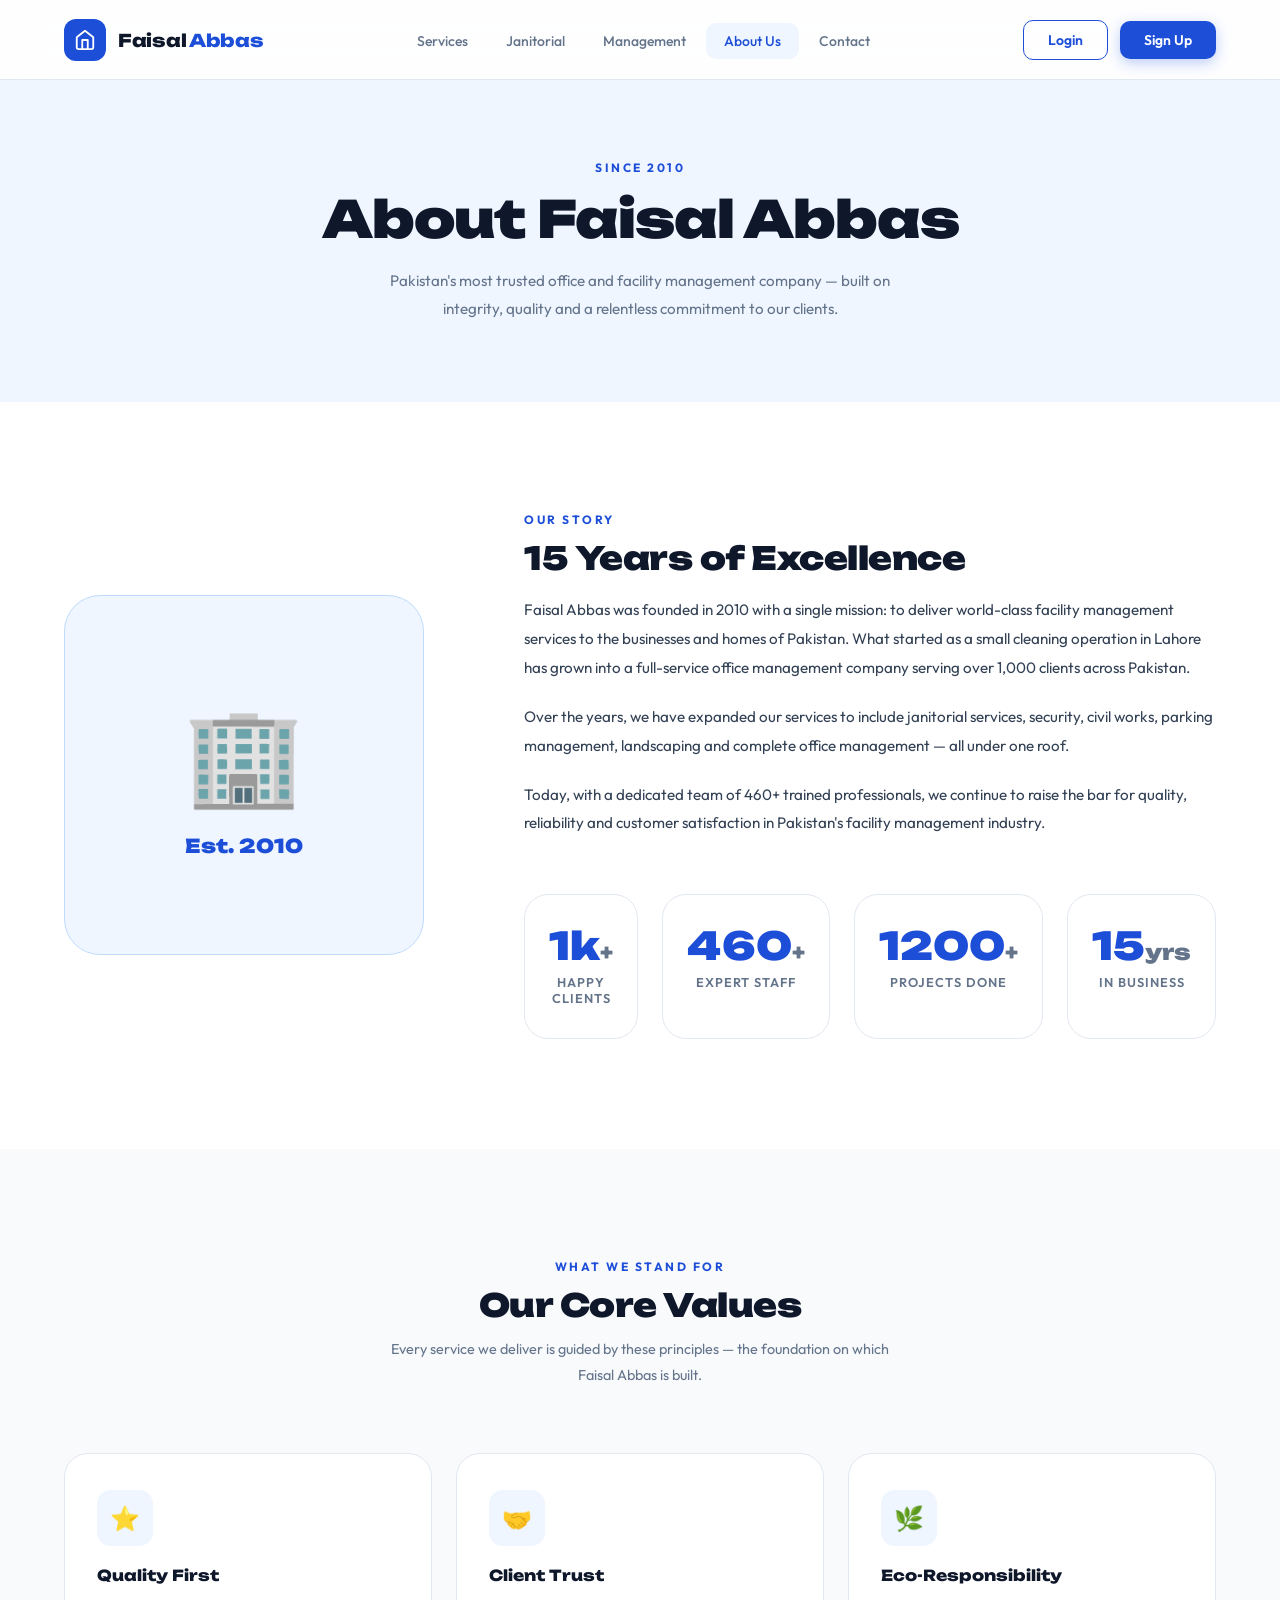
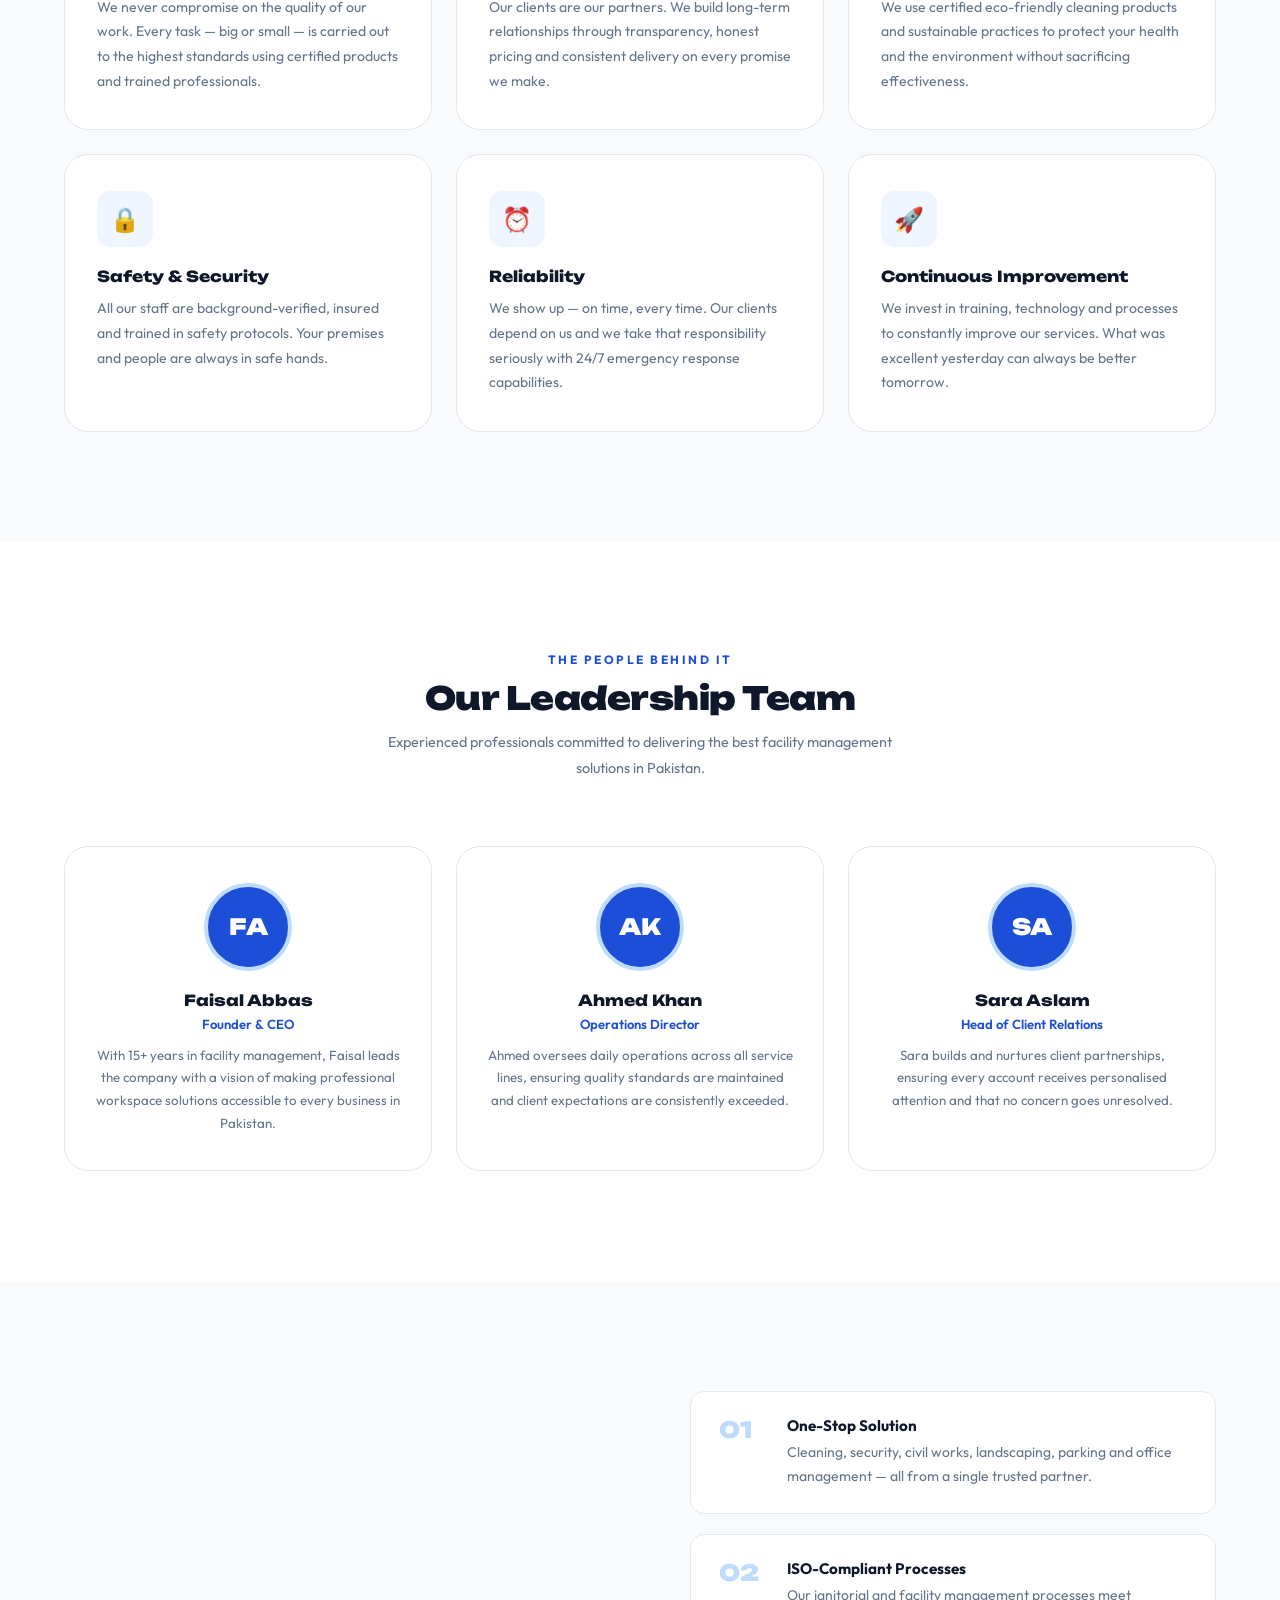
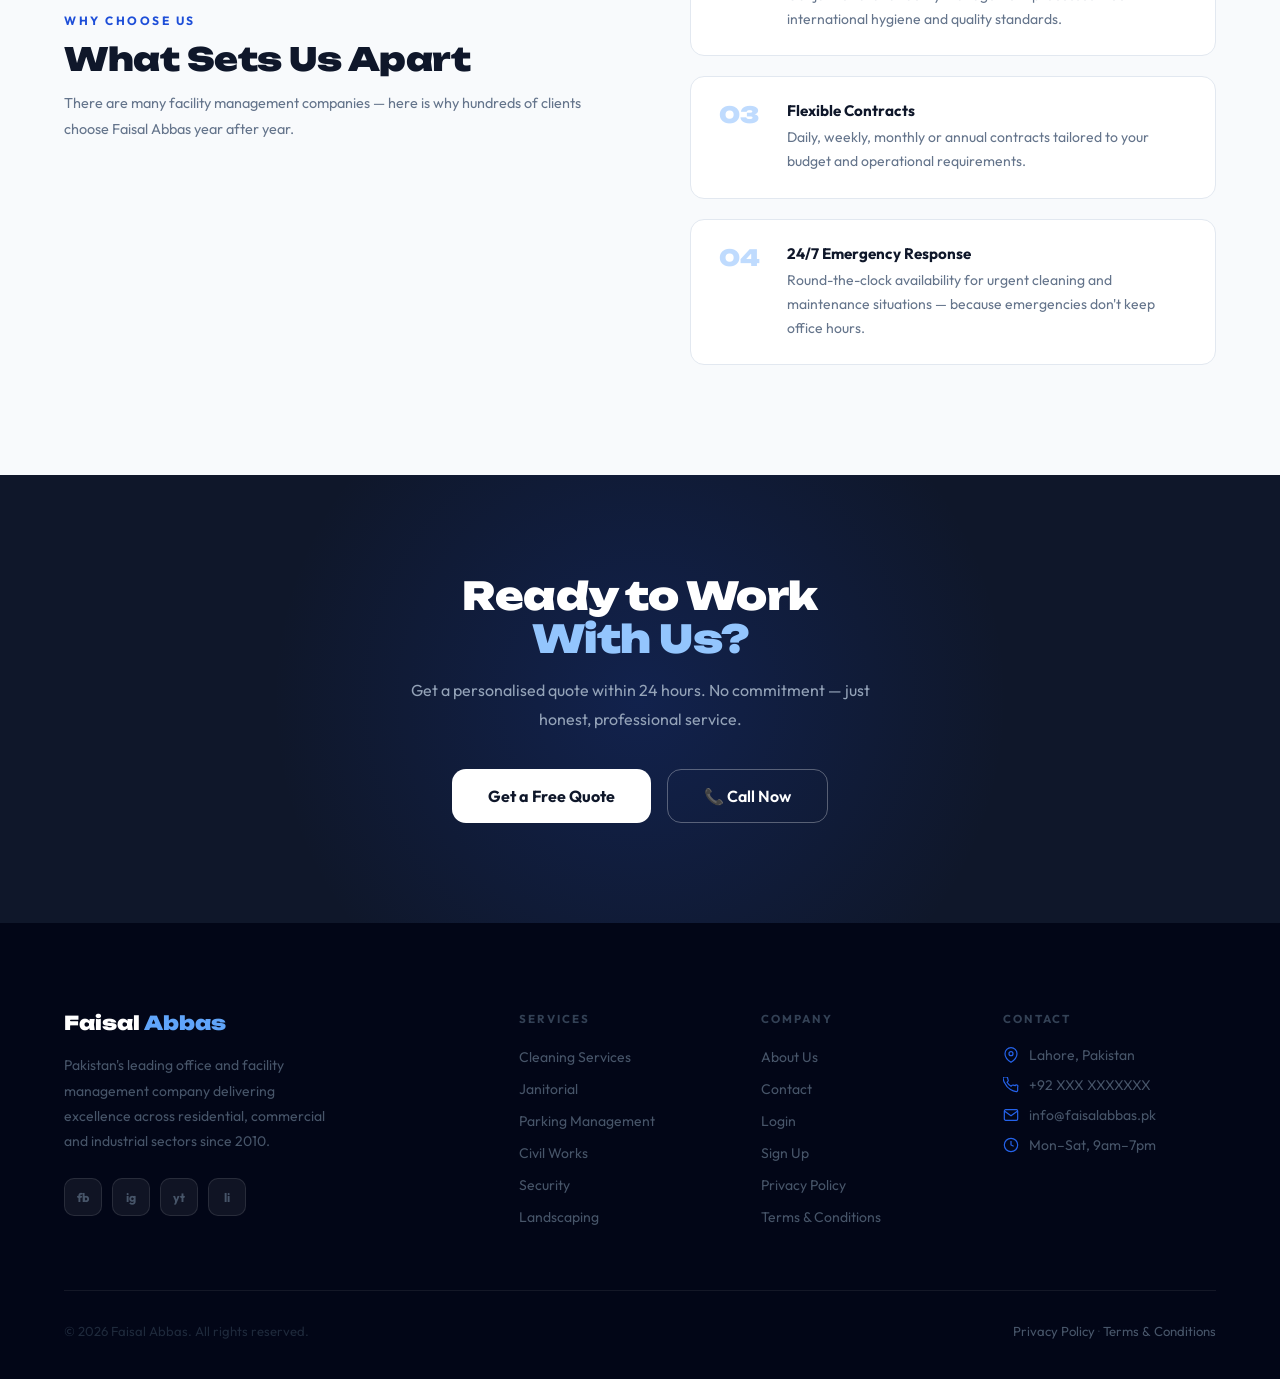
==== about.html @ 41c40dcb "new pages" ====
<!DOCTYPE html>
<html lang="en">
<head>
<meta charset="UTF-8">
<meta name="viewport" content="width=device-width, initial-scale=1.0">
<title>About Us – Faisal Abbas</title>
<link rel="preconnect" href="https://fonts.googleapis.com">
<link href="https://fonts.googleapis.com/css2?family=Unbounded:wght@700;800;900&family=Outfit:wght@300;400;500;600&display=swap" rel="stylesheet">
<style>
*, *::before, *::after { box-sizing: border-box; margin: 0; padding: 0; }
:root {
  --blue:       #1D4ED8;
  --blue-dark:  #1E3A8A;
  --blue-light: #EFF6FF;
  --blue-mid:   #BFDBFE;
  --ink:        #0F172A;
  --body:       #334155;
  --muted:      #64748B;
  --border:     #E2E8F0;
  --bg:         #F8FAFC;
  --white:      #FFFFFF;
  --gold:       #F59E0B;
  --green:      #22C55E;
  --nav-h:      80px;
  --max:        1440px;
  --gutter:     clamp(24px, 5vw, 120px);
  --radius:     14px;
  --radius-lg:  24px;
  --radius-xl:  36px;
}
html { scroll-behavior: smooth; }
body { font-family: 'Outfit', sans-serif; background: var(--white); color: var(--ink); overflow-x: hidden; -webkit-font-smoothing: antialiased; }
img { display: block; max-width: 100%; }
a { text-decoration: none; }

.wrap { width: 100%; max-width: var(--max); margin: 0 auto; padding: 0 var(--gutter); }

/* NAV */
.nav { position: fixed; top: 0; left: 0; right: 0; z-index: 9999; height: var(--nav-h); background: rgba(255,255,255,0.90); backdrop-filter: blur(20px); -webkit-backdrop-filter: blur(20px); border-bottom: 1px solid var(--border); transition: box-shadow .3s; }
.nav.scrolled { box-shadow: 0 4px 32px rgba(0,0,0,0.08); }
.nav-inner { height: 100%; display: flex; align-items: center; justify-content: space-between; gap: 32px; }
.logo { display: flex; align-items: center; gap: 12px; flex-shrink: 0; }
.logo-badge { width: 42px; height: 42px; border-radius: 12px; background: var(--blue); display: flex; align-items: center; justify-content: center; }
.logo-badge svg { width: 22px; height: 22px; fill: none; stroke: #fff; stroke-width: 2; stroke-linecap: round; stroke-linejoin: round; }
.logo-name { font-family: 'Unbounded', sans-serif; font-size: 1.1rem; font-weight: 800; color: var(--ink); letter-spacing: -.3px; }
.logo-name span { color: var(--blue); }
.nav-links { display: flex; align-items: center; gap: 2px; list-style: none; flex: 1; justify-content: center; }
.nav-links a { font-size: .875rem; font-weight: 500; color: var(--muted); padding: 9px 18px; border-radius: 10px; transition: color .2s, background .2s; }
.nav-links a:hover, .nav-links a.active { color: var(--blue); background: var(--blue-light); }
.nav-right { display: flex; align-items: center; gap: 12px; flex-shrink: 0; }
.btn-nav-outline { background: transparent; color: var(--blue); padding: 10px 24px; border-radius: 10px; font-size: .875rem; font-weight: 600; border: 1.5px solid var(--blue); cursor: pointer; transition: background .2s; white-space: nowrap; }
.btn-nav-outline:hover { background: var(--blue-light); }
.btn-nav { background: var(--blue); color: #fff; padding: 10px 24px; border-radius: 10px; font-size: .875rem; font-weight: 600; border: none; cursor: pointer; transition: background .2s, transform .2s, box-shadow .2s; box-shadow: 0 4px 14px rgba(29,78,216,.3); white-space: nowrap; }
.btn-nav:hover { background: var(--blue-dark); transform: translateY(-1px); }
.hamburger { display: none; flex-direction: column; gap: 5px; background: none; border: none; cursor: pointer; padding: 6px; }
.hamburger span { display: block; width: 24px; height: 2px; background: var(--ink); border-radius: 2px; transition: .28s; }
.hamburger.open span:nth-child(1) { transform: rotate(45deg) translate(5px, 5px); }
.hamburger.open span:nth-child(2) { opacity: 0; }
.hamburger.open span:nth-child(3) { transform: rotate(-45deg) translate(5px, -5px); }
.mob-nav { display: none; position: fixed; top: var(--nav-h); left: 0; right: 0; background: var(--white); border-bottom: 1px solid var(--border); z-index: 9998; padding: 20px var(--gutter) 28px; flex-direction: column; gap: 4px; box-shadow: 0 8px 32px rgba(0,0,0,.1); }
.mob-nav.open { display: flex; }
.mob-nav a { font-size: 1rem; font-weight: 500; color: var(--body); padding: 13px 16px; border-radius: 10px; transition: background .15s, color .15s; }
.mob-nav a:hover { background: var(--blue-light); color: var(--blue); }
.mob-nav .mob-cta { margin-top: 12px; background: var(--blue); color: #fff !important; text-align: center; font-weight: 600; border-radius: 12px; padding: 14px !important; }

/* PAGE HERO */
.page-hero { padding-top: calc(var(--nav-h) + 80px); padding-bottom: 80px; background: var(--blue-light); text-align: center; }
.page-hero-eyebrow { font-size: .75rem; font-weight: 700; letter-spacing: 2.5px; text-transform: uppercase; color: var(--blue); display: block; margin-bottom: 16px; }
.page-hero h1 { font-family: 'Unbounded', sans-serif; font-size: clamp(2rem, 4vw, 3.5rem); font-weight: 900; color: var(--ink); letter-spacing: -1px; line-height: 1.1; }
.page-hero p { font-size: clamp(.95rem, 1.1vw, 1.1rem); color: var(--muted); max-width: 560px; margin: 20px auto 0; line-height: 1.8; }

/* SECTIONS */
.section { padding: 110px 0; }
.section-alt { background: var(--bg); }
.section-white { background: var(--white); }
.sec-eyebrow { font-size: .75rem; font-weight: 700; letter-spacing: 2.5px; text-transform: uppercase; color: var(--blue); display: block; margin-bottom: 14px; }
.sec-title { font-family: 'Unbounded', sans-serif; font-size: clamp(1.8rem, 2.5vw, 2.8rem); font-weight: 900; letter-spacing: -.5px; line-height: 1.1; color: var(--ink); }
.sec-desc { font-size: clamp(.9rem, 1vw, 1.05rem); color: var(--muted); line-height: 1.8; max-width: 520px; margin-top: 14px; }
.sec-head-center { text-align: center; margin-bottom: 64px; }
.sec-head-center .sec-desc { margin: 14px auto 0; }

/* STORY */
.story-grid { display: grid; grid-template-columns: 1fr 1fr; gap: 100px; align-items: center; }
.story-visual { background: var(--blue-light); border-radius: var(--radius-xl); border: 1px solid var(--blue-mid); aspect-ratio: 1; display: flex; flex-direction: column; align-items: center; justify-content: center; gap: 20px; }
.story-emoji { font-size: 6rem; }
.story-year { font-family: 'Unbounded', sans-serif; font-size: 1.2rem; font-weight: 900; color: var(--blue); }
.story-content p { font-size: .95rem; color: var(--body); line-height: 1.9; margin-top: 20px; }

/* STATS */
.about-stats { display: grid; grid-template-columns: repeat(4, 1fr); gap: 24px; margin-top: 56px; }
.about-stat-card { background: var(--white); border: 1px solid var(--border); border-radius: var(--radius-lg); padding: 32px 24px; text-align: center; }
.about-stat-num { font-family: 'Unbounded', sans-serif; font-size: 2.4rem; font-weight: 900; color: var(--blue); line-height: 1; }
.about-stat-num em { color: var(--muted); font-style: normal; font-size: .55em; }
.about-stat-lbl { font-size: .8rem; font-weight: 600; text-transform: uppercase; letter-spacing: 1px; color: var(--muted); margin-top: 8px; }

/* VALUES */
.values-grid { display: grid; grid-template-columns: repeat(3, 1fr); gap: 24px; }
.value-card { background: var(--white); border: 1px solid var(--border); border-radius: var(--radius-lg); padding: 36px 32px; transition: transform .3s, box-shadow .3s; }
.value-card:hover { transform: translateY(-6px); box-shadow: 0 16px 48px rgba(0,0,0,.08); }
.value-icon { width: 56px; height: 56px; border-radius: 14px; background: var(--blue-light); display: flex; align-items: center; justify-content: center; font-size: 1.5rem; margin-bottom: 20px; }
.value-card h3 { font-family: 'Unbounded', sans-serif; font-size: .95rem; font-weight: 800; color: var(--ink); margin-bottom: 10px; }
.value-card p { font-size: .88rem; color: var(--muted); line-height: 1.75; }

/* TEAM */
.team-grid { display: grid; grid-template-columns: repeat(3, 1fr); gap: 24px; }
.team-card { background: var(--white); border: 1px solid var(--border); border-radius: var(--radius-lg); padding: 36px 28px; text-align: center; transition: transform .3s, box-shadow .3s; }
.team-card:hover { transform: translateY(-6px); box-shadow: 0 16px 48px rgba(0,0,0,.08); }
.team-avatar { width: 88px; height: 88px; border-radius: 50%; background: var(--blue); display: flex; align-items: center; justify-content: center; font-family: 'Unbounded', sans-serif; font-size: 1.4rem; font-weight: 900; color: #fff; margin: 0 auto 20px; border: 4px solid var(--blue-mid); }
.team-name { font-family: 'Unbounded', sans-serif; font-size: .95rem; font-weight: 800; color: var(--ink); }
.team-role { font-size: .82rem; color: var(--blue); font-weight: 600; margin-top: 6px; }
.team-bio { font-size: .83rem; color: var(--muted); line-height: 1.7; margin-top: 12px; }

/* WHY US */
.why-list { display: flex; flex-direction: column; gap: 20px; margin-top: 0; }
.why-item { display: flex; align-items: flex-start; gap: 20px; background: var(--white); border: 1px solid var(--border); border-radius: var(--radius); padding: 24px 28px; transition: border-color .2s; }
.why-item:hover { border-color: var(--blue); }
.why-num { font-family: 'Unbounded', sans-serif; font-size: 1.4rem; font-weight: 900; color: var(--blue-mid); flex-shrink: 0; width: 48px; }
.why-item h4 { font-size: .95rem; font-weight: 700; color: var(--ink); margin-bottom: 6px; }
.why-item p { font-size: .875rem; color: var(--muted); line-height: 1.7; }
.why-cta { display: flex; align-items: center; justify-content: center; flex-direction: column; gap: 16px; text-align: center; }

/* CTA */
.cta-section { background: var(--ink); padding: 100px 0; text-align: center; position: relative; overflow: hidden; }
.cta-section::before { content: ''; position: absolute; width: 800px; height: 800px; border-radius: 50%; background: radial-gradient(circle, rgba(29,78,216,.2), transparent 65%); top: 50%; left: 50%; transform: translate(-50%, -50%); pointer-events: none; }
.cta-inner { position: relative; z-index: 1; }
.cta-inner h2 { font-family: 'Unbounded', sans-serif; font-size: clamp(1.8rem, 3vw, 3rem); font-weight: 900; color: var(--white); line-height: 1.1; letter-spacing: -.5px; margin-bottom: 16px; }
.cta-inner h2 em { color: #93C5FD; font-style: normal; }
.cta-inner p { font-size: 1rem; color: #94A3B8; max-width: 460px; margin: 0 auto 36px; line-height: 1.8; }
.cta-buttons { display: flex; gap: 16px; justify-content: center; flex-wrap: wrap; }
.btn-cta-white { display: inline-flex; align-items: center; gap: 10px; background: var(--white); color: var(--ink); padding: 16px 36px; border-radius: var(--radius); font-size: 1rem; font-weight: 700; border: none; cursor: pointer; transition: transform .2s, box-shadow .2s; }
.btn-cta-white:hover { transform: translateY(-3px); box-shadow: 0 12px 36px rgba(0,0,0,.25); }
.btn-cta-outline { display: inline-flex; align-items: center; gap: 10px; background: transparent; color: var(--white); padding: 16px 36px; border-radius: var(--radius); font-size: 1rem; font-weight: 600; border: 1.5px solid rgba(255,255,255,.3); transition: border-color .2s, background .2s; }
.btn-cta-outline:hover { border-color: rgba(255,255,255,.7); background: rgba(255,255,255,.07); }

/* FOOTER */
.footer { background: #020617; padding: 88px 0 40px; }
.footer-grid { display: grid; grid-template-columns: 2.2fr 1fr 1fr 1.2fr; gap: 64px; margin-bottom: 64px; }
.footer-logo { font-family: 'Unbounded', sans-serif; font-size: 1.2rem; font-weight: 900; color: var(--white); margin-bottom: 18px; }
.footer-logo em { color: #60A5FA; font-style: normal; }
.footer-brand p { font-size: .875rem; color: #475569; line-height: 1.8; max-width: 280px; }
.footer-socials { display: flex; gap: 10px; margin-top: 24px; }
.f-soc { width: 38px; height: 38px; border-radius: 10px; background: rgba(255,255,255,.06); border: 1px solid rgba(255,255,255,.1); display: flex; align-items: center; justify-content: center; color: #475569; font-size: .78rem; font-weight: 700; transition: background .2s, color .2s, border-color .2s; }
.f-soc:hover { background: var(--blue); color: var(--white); border-color: var(--blue); }
.f-col h5 { font-size: .72rem; font-weight: 700; letter-spacing: 2px; text-transform: uppercase; color: #334155; margin-bottom: 20px; }
.f-col ul { list-style: none; display: flex; flex-direction: column; gap: 12px; }
.f-col ul li a { font-size: .875rem; color: #475569; transition: color .15s; }
.f-col ul li a:hover { color: var(--white); }
.footer-contact-item { display: flex; align-items: center; gap: 10px; font-size: .875rem; color: #475569; margin-bottom: 12px; }
.footer-contact-item svg { width: 16px; height: 16px; stroke: #2563EB; fill: none; stroke-width: 1.8; flex-shrink: 0; }
.footer-contact-item a { color: #475569; transition: color .15s; }
.footer-contact-item a:hover { color: var(--white); }
.footer-bottom { border-top: 1px solid rgba(255,255,255,.07); padding-top: 32px; display: flex; justify-content: space-between; align-items: center; flex-wrap: wrap; gap: 12px; }
.footer-bottom p { font-size: .82rem; color: #1E293B; }
.footer-bottom a { color: #475569; transition: color .15s; }
.footer-bottom a:hover { color: var(--white); }

/* SCROLL REVEAL */
.r { opacity: 0; transform: translateY(32px); transition: opacity .6s ease, transform .6s ease; }
.r.v { opacity: 1; transform: none; }
.r.d1 { transition-delay: .1s; }
.r.d2 { transition-delay: .2s; }
.r.d3 { transition-delay: .3s; }

/* RESPONSIVE */
@media (max-width: 1024px) {
  :root { --nav-h: 68px; }
  .nav-links { display: none; }
  .hamburger { display: flex; }
  .story-grid { grid-template-columns: 1fr; gap: 48px; }
  .story-visual { aspect-ratio: auto; padding: 60px; }
  .about-stats { grid-template-columns: 1fr 1fr; }
  .values-grid { grid-template-columns: 1fr 1fr; }
  .team-grid { grid-template-columns: 1fr 1fr; }
  .footer-grid { grid-template-columns: 1fr 1fr; gap: 40px; }
  .footer-brand { grid-column: 1 / -1; }
}
@media (max-width: 768px) {
  .section { padding: 80px 0; }
  .values-grid { grid-template-columns: 1fr; }
  .team-grid { grid-template-columns: 1fr; }
  .about-stats { grid-template-columns: 1fr 1fr; }
  .footer-grid { grid-template-columns: 1fr; gap: 36px; }
}
@media (max-width: 480px) {
  :root { --nav-h: 60px; --gutter: 20px; }
  .about-stats { grid-template-columns: 1fr 1fr; }
  .cta-buttons { flex-direction: column; align-items: center; }
  .btn-cta-white, .btn-cta-outline { width: 100%; justify-content: center; }
}
</style>
</head>
<body>

<!-- NAVBAR -->
<nav class="nav" id="navbar">
  <div class="wrap nav-inner">
    <a href="index.html" class="logo">
      <div class="logo-badge">
        <svg viewBox="0 0 24 24"><path d="M3 9l9-7 9 7v11a2 2 0 01-2 2H5a2 2 0 01-2-2z"/><polyline points="9 22 9 12 15 12 15 22"/></svg>
      </div>
      <span class="logo-name">Faisal <span>Abbas</span></span>
    </a>
    <ul class="nav-links">
      <li><a href="index.html#services">Services</a></li>
      <li><a href="index.html#janitorial">Janitorial</a></li>
      <li><a href="index.html#office">Management</a></li>
      <li><a href="about.html" class="active">About Us</a></li>
      <li><a href="contact.html">Contact</a></li>
    </ul>
    <div class="nav-right">
      <a href="login.html" class="btn-nav-outline">Login</a>
      <a href="signup.html" class="btn-nav">Sign Up</a>
    </div>
    <button class="hamburger" id="ham" aria-label="Menu">
      <span></span><span></span><span></span>
    </button>
  </div>
</nav>

<div class="mob-nav" id="mobNav">
  <a href="index.html#services">Services</a>
  <a href="index.html#janitorial">Janitorial</a>
  <a href="index.html#office">Management</a>
  <a href="about.html">About Us</a>
  <a href="contact.html">Contact</a>
  <a href="login.html">Login</a>
  <a href="signup.html" class="mob-cta">Sign Up →</a>
</div>

<!-- PAGE HERO -->
<section class="page-hero">
  <div class="wrap">
    <span class="page-hero-eyebrow">Since 2010</span>
    <h1>About Faisal Abbas</h1>
    <p>Pakistan's most trusted office and facility management company — built on integrity, quality and a relentless commitment to our clients.</p>
  </div>
</section>

<!-- STORY -->
<section class="section section-white">
  <div class="wrap">
    <div class="story-grid">
      <div class="story-visual r">
        <div class="story-emoji">🏢</div>
        <div class="story-year">Est. 2010</div>
      </div>
      <div class="story-content r d1">
        <span class="sec-eyebrow">Our Story</span>
        <h2 class="sec-title">15 Years of Excellence</h2>
        <p>Faisal Abbas was founded in 2010 with a single mission: to deliver world-class facility management services to the businesses and homes of Pakistan. What started as a small cleaning operation in Lahore has grown into a full-service office management company serving over 1,000 clients across Pakistan.</p>
        <p>Over the years, we have expanded our services to include janitorial services, security, civil works, parking management, landscaping and complete office management — all under one roof.</p>
        <p>Today, with a dedicated team of 460+ trained professionals, we continue to raise the bar for quality, reliability and customer satisfaction in Pakistan's facility management industry.</p>

        <div class="about-stats">
          <div class="about-stat-card">
            <div class="about-stat-num">1k<em>+</em></div>
            <div class="about-stat-lbl">Happy Clients</div>
          </div>
          <div class="about-stat-card">
            <div class="about-stat-num">460<em>+</em></div>
            <div class="about-stat-lbl">Expert Staff</div>
          </div>
          <div class="about-stat-card">
            <div class="about-stat-num">1200<em>+</em></div>
            <div class="about-stat-lbl">Projects Done</div>
          </div>
          <div class="about-stat-card">
            <div class="about-stat-num">15<em>yrs</em></div>
            <div class="about-stat-lbl">In Business</div>
          </div>
        </div>
      </div>
    </div>
  </div>
</section>

<!-- VALUES -->
<section class="section section-alt">
  <div class="wrap">
    <div class="sec-head-center r">
      <span class="sec-eyebrow">What We Stand For</span>
      <h2 class="sec-title">Our Core Values</h2>
      <p class="sec-desc">Every service we deliver is guided by these principles — the foundation on which Faisal Abbas is built.</p>
    </div>
    <div class="values-grid">
      <div class="value-card r">
        <div class="value-icon">⭐</div>
        <h3>Quality First</h3>
        <p>We never compromise on the quality of our work. Every task — big or small — is carried out to the highest standards using certified products and trained professionals.</p>
      </div>
      <div class="value-card r d1">
        <div class="value-icon">🤝</div>
        <h3>Client Trust</h3>
        <p>Our clients are our partners. We build long-term relationships through transparency, honest pricing and consistent delivery on every promise we make.</p>
      </div>
      <div class="value-card r d2">
        <div class="value-icon">🌿</div>
        <h3>Eco-Responsibility</h3>
        <p>We use certified eco-friendly cleaning products and sustainable practices to protect your health and the environment without sacrificing effectiveness.</p>
      </div>
      <div class="value-card r">
        <div class="value-icon">🔒</div>
        <h3>Safety & Security</h3>
        <p>All our staff are background-verified, insured and trained in safety protocols. Your premises and people are always in safe hands.</p>
      </div>
      <div class="value-card r d1">
        <div class="value-icon">⏰</div>
        <h3>Reliability</h3>
        <p>We show up — on time, every time. Our clients depend on us and we take that responsibility seriously with 24/7 emergency response capabilities.</p>
      </div>
      <div class="value-card r d2">
        <div class="value-icon">🚀</div>
        <h3>Continuous Improvement</h3>
        <p>We invest in training, technology and processes to constantly improve our services. What was excellent yesterday can always be better tomorrow.</p>
      </div>
    </div>
  </div>
</section>

<!-- TEAM -->
<section class="section section-white">
  <div class="wrap">
    <div class="sec-head-center r">
      <span class="sec-eyebrow">The People Behind It</span>
      <h2 class="sec-title">Our Leadership Team</h2>
      <p class="sec-desc">Experienced professionals committed to delivering the best facility management solutions in Pakistan.</p>
    </div>
    <div class="team-grid">
      <div class="team-card r">
        <div class="team-avatar">FA</div>
        <div class="team-name">Faisal Abbas</div>
        <div class="team-role">Founder & CEO</div>
        <p class="team-bio">With 15+ years in facility management, Faisal leads the company with a vision of making professional workspace solutions accessible to every business in Pakistan.</p>
      </div>
      <div class="team-card r d1">
        <div class="team-avatar">AK</div>
        <div class="team-name">Ahmed Khan</div>
        <div class="team-role">Operations Director</div>
        <p class="team-bio">Ahmed oversees daily operations across all service lines, ensuring quality standards are maintained and client expectations are consistently exceeded.</p>
      </div>
      <div class="team-card r d2">
        <div class="team-avatar">SA</div>
        <div class="team-name">Sara Aslam</div>
        <div class="team-role">Head of Client Relations</div>
        <p class="team-bio">Sara builds and nurtures client partnerships, ensuring every account receives personalised attention and that no concern goes unresolved.</p>
      </div>
    </div>
  </div>
</section>

<!-- WHY US -->
<section class="section section-alt">
  <div class="wrap">
    <div class="story-grid">
      <div class="r">
        <span class="sec-eyebrow">Why Choose Us</span>
        <h2 class="sec-title">What Sets Us Apart</h2>
        <p class="sec-desc">There are many facility management companies — here is why hundreds of clients choose Faisal Abbas year after year.</p>
      </div>
      <div class="why-list r d1">
        <div class="why-item">
          <div class="why-num">01</div>
          <div>
            <h4>One-Stop Solution</h4>
            <p>Cleaning, security, civil works, landscaping, parking and office management — all from a single trusted partner.</p>
          </div>
        </div>
        <div class="why-item">
          <div class="why-num">02</div>
          <div>
            <h4>ISO-Compliant Processes</h4>
            <p>Our janitorial and facility management processes meet international hygiene and quality standards.</p>
          </div>
        </div>
        <div class="why-item">
          <div class="why-num">03</div>
          <div>
            <h4>Flexible Contracts</h4>
            <p>Daily, weekly, monthly or annual contracts tailored to your budget and operational requirements.</p>
          </div>
        </div>
        <div class="why-item">
          <div class="why-num">04</div>
          <div>
            <h4>24/7 Emergency Response</h4>
            <p>Round-the-clock availability for urgent cleaning and maintenance situations — because emergencies don't keep office hours.</p>
          </div>
        </div>
      </div>
    </div>
  </div>
</section>

<!-- CTA -->
<section class="cta-section">
  <div class="wrap">
    <div class="cta-inner">
      <h2>Ready to Work<br><em>With Us?</em></h2>
      <p>Get a personalised quote within 24 hours. No commitment — just honest, professional service.</p>
      <div class="cta-buttons">
        <a href="contact.html" class="btn-cta-white">Get a Free Quote</a>
        <a href="tel:+92XXXXXXXXXX" class="btn-cta-outline">📞 Call Now</a>
      </div>
    </div>
  </div>
</section>

<!-- FOOTER -->
<footer class="footer">
  <div class="wrap">
    <div class="footer-grid">
      <div class="footer-brand">
        <div class="footer-logo">Faisal <em>Abbas</em></div>
        <p>Pakistan's leading office and facility management company delivering excellence across residential, commercial and industrial sectors since 2010.</p>
        <div class="footer-socials">
          <a href="#" class="f-soc">fb</a>
          <a href="#" class="f-soc">ig</a>
          <a href="#" class="f-soc">yt</a>
          <a href="#" class="f-soc">li</a>
        </div>
      </div>
      <div class="f-col">
        <h5>Services</h5>
        <ul>
          <li><a href="index.html#services">Cleaning Services</a></li>
          <li><a href="index.html#janitorial">Janitorial</a></li>
          <li><a href="index.html#services">Parking Management</a></li>
          <li><a href="index.html#services">Civil Works</a></li>
          <li><a href="index.html#services">Security</a></li>
          <li><a href="index.html#services">Landscaping</a></li>
        </ul>
      </div>
      <div class="f-col">
        <h5>Company</h5>
        <ul>
          <li><a href="about.html">About Us</a></li>
          <li><a href="contact.html">Contact</a></li>
          <li><a href="login.html">Login</a></li>
          <li><a href="signup.html">Sign Up</a></li>
          <li><a href="privacy.html">Privacy Policy</a></li>
          <li><a href="terms.html">Terms & Conditions</a></li>
        </ul>
      </div>
      <div class="f-col">
        <h5>Contact</h5>
        <div class="footer-contact-item">
          <svg viewBox="0 0 24 24"><path d="M21 10c0 7-9 13-9 13s-9-6-9-13a9 9 0 0118 0z"/><circle cx="12" cy="10" r="3"/></svg>
          <span>Lahore, Pakistan</span>
        </div>
        <div class="footer-contact-item">
          <svg viewBox="0 0 24 24"><path d="M22 16.92v3a2 2 0 01-2.18 2 19.79 19.79 0 01-8.63-3.07A19.5 19.5 0 013.07 9.81 19.79 19.79 0 01.01 1.18 2 2 0 012 0h3a2 2 0 012 1.72c.127.96.361 1.903.7 2.81a2 2 0 01-.45 2.11L6.09 7.91a16 16 0 006 6l1.27-1.27a2 2 0 012.11-.45c.907.339 1.85.573 2.81.7A2 2 0 0122 14.92v2z"/></svg>
          <a href="tel:+92XXXXXXXXXX">+92 XXX XXXXXXX</a>
        </div>
        <div class="footer-contact-item">
          <svg viewBox="0 0 24 24"><path d="M4 4h16c1.1 0 2 .9 2 2v12c0 1.1-.9 2-2 2H4c-1.1 0-2-.9-2-2V6c0-1.1.9-2 2-2z"/><polyline points="22,6 12,13 2,6"/></svg>
          <a href="mailto:info@faisalabbas.pk">info@faisalabbas.pk</a>
        </div>
        <div class="footer-contact-item">
          <svg viewBox="0 0 24 24"><circle cx="12" cy="12" r="10"/><polyline points="12 6 12 12 16 14"/></svg>
          <span>Mon–Sat, 9am–7pm</span>
        </div>
      </div>
    </div>
    <div class="footer-bottom">
      <p>© 2026 Faisal Abbas. All rights reserved.</p>
      <p><a href="privacy.html">Privacy Policy</a> · <a href="terms.html">Terms & Conditions</a></p>
    </div>
  </div>
</footer>

<script>
const nav = document.getElementById('navbar');
window.addEventListener('scroll', () => nav.classList.toggle('scrolled', scrollY > 40), { passive: true });
const ham = document.getElementById('ham');
const mob = document.getElementById('mobNav');
ham.addEventListener('click', () => { ham.classList.toggle('open'); mob.classList.toggle('open'); });
mob.querySelectorAll('a').forEach(a => a.addEventListener('click', () => { mob.classList.remove('open'); ham.classList.remove('open'); }));
const obs = new IntersectionObserver(entries => { entries.forEach(e => { if (e.isIntersecting) e.target.classList.add('v'); }); }, { threshold: 0.1 });
document.querySelectorAll('.r').forEach(el => obs.observe(el));
</script>
</body>
</html>
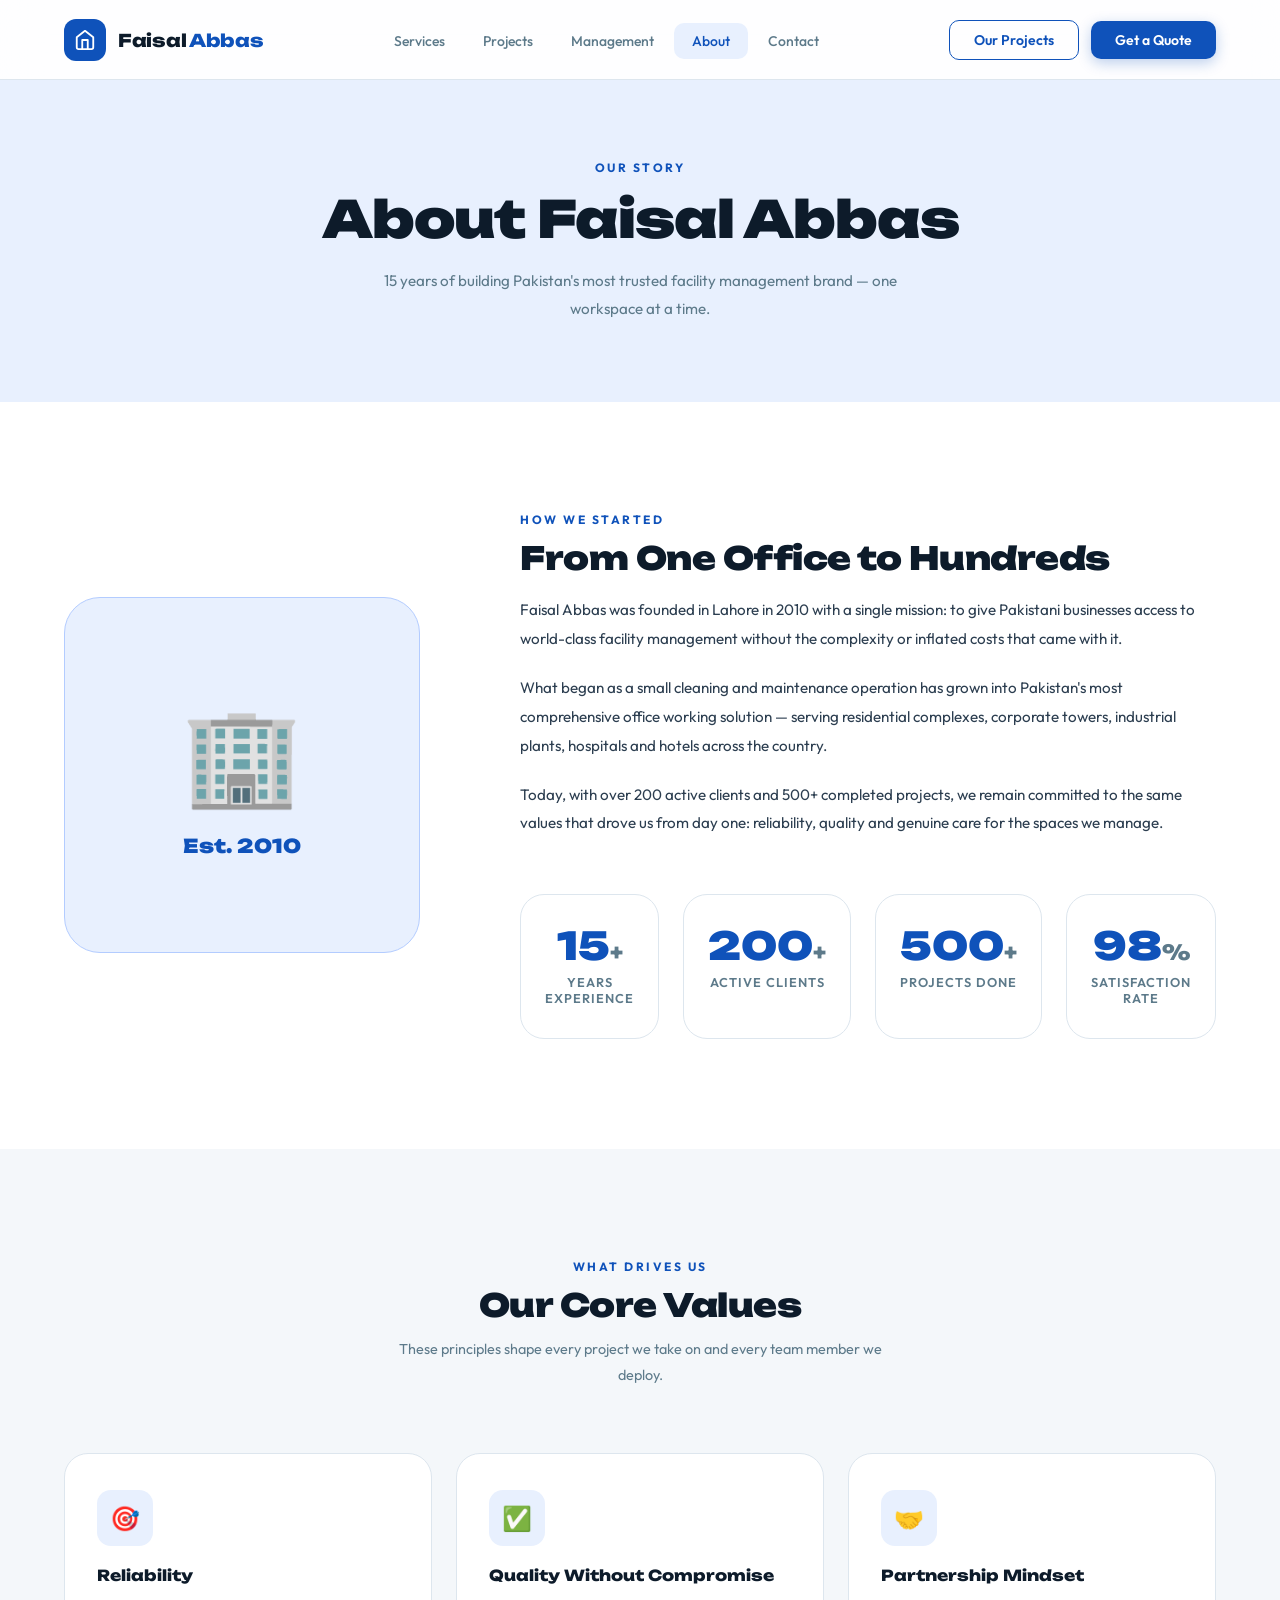
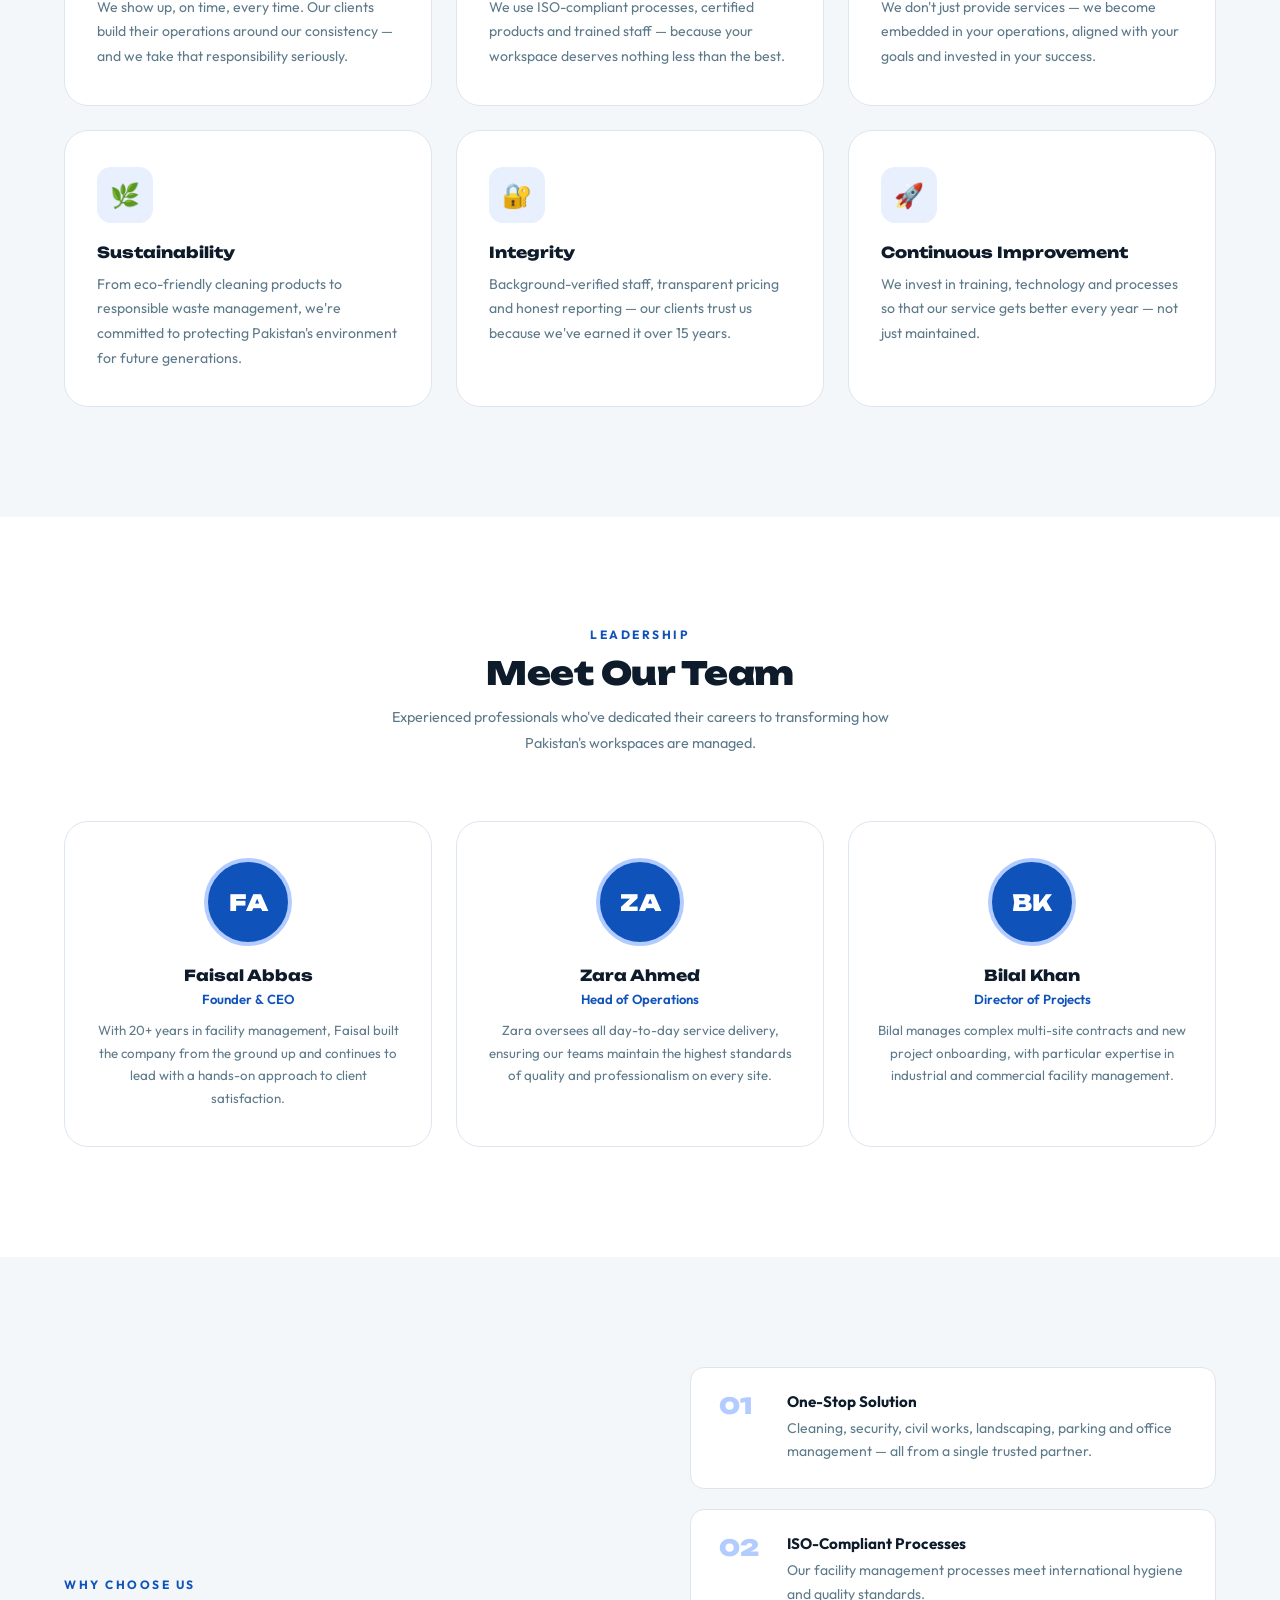
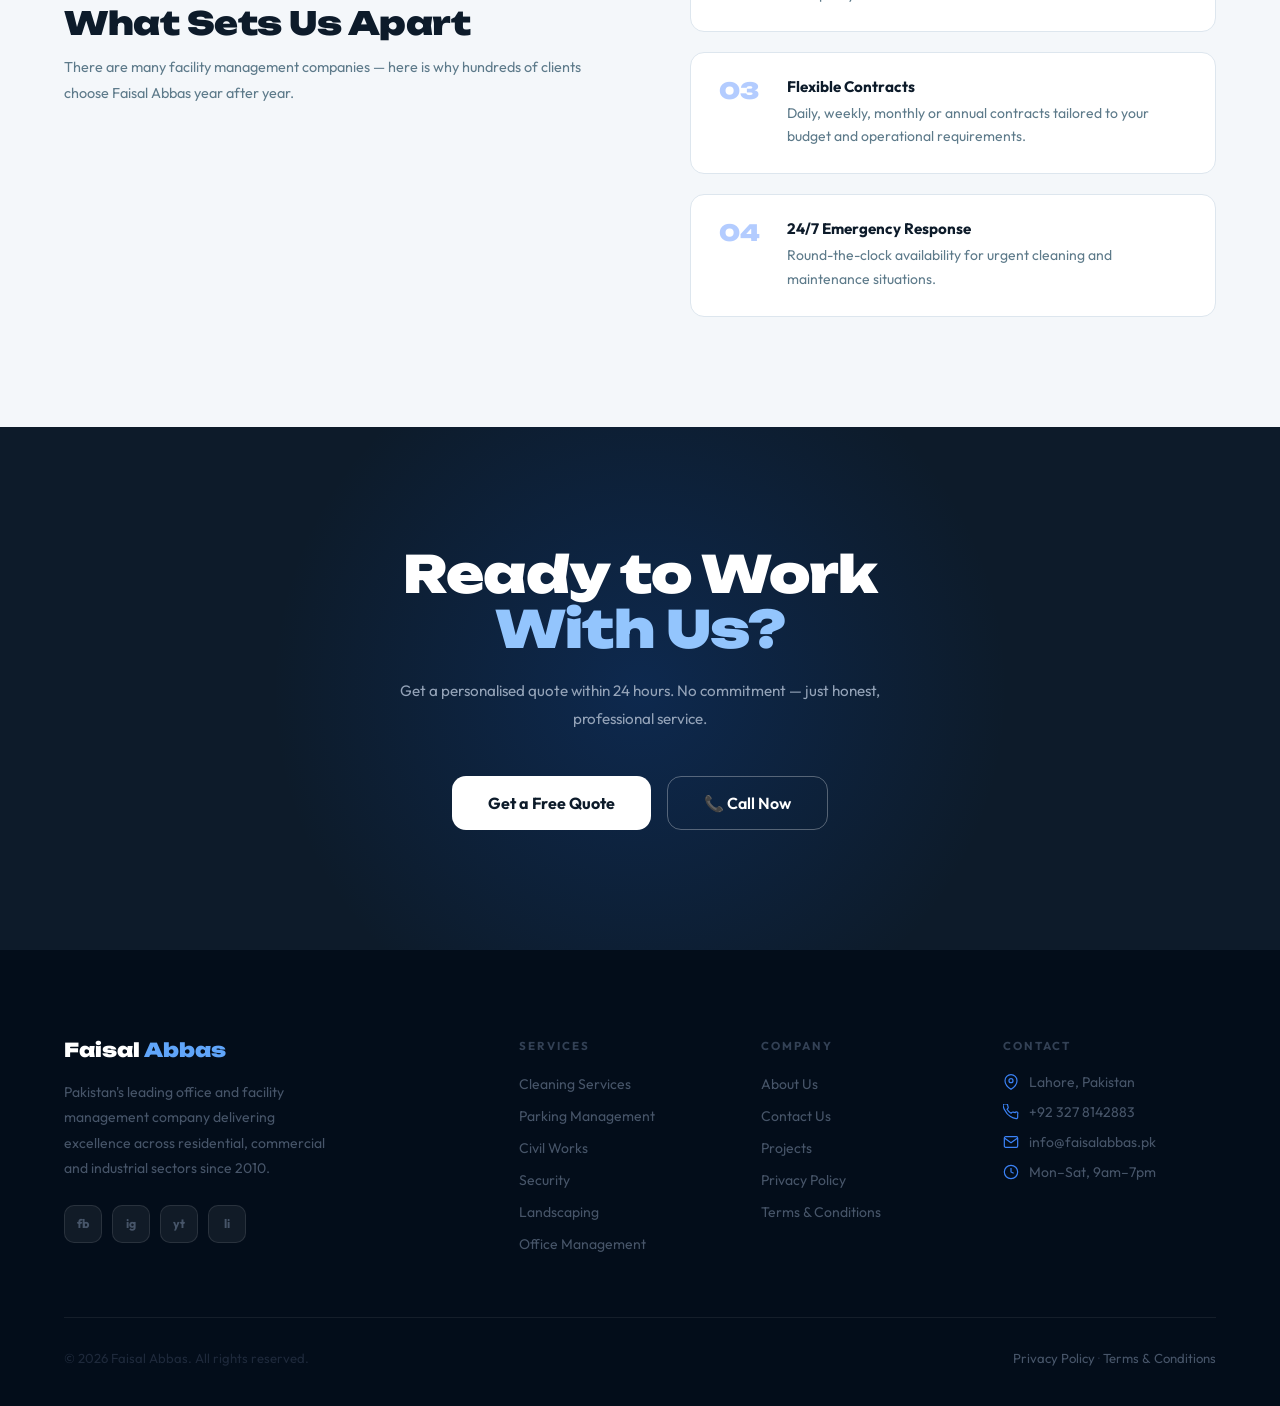
==== commit 73cff4a8: "add new pages" ====
--- a/about.html
+++ b/about.html
@@ -1,482 +1,282 @@
 <!DOCTYPE html>
 <html lang="en">
 <head>
-<meta charset="UTF-8">
-<meta name="viewport" content="width=device-width, initial-scale=1.0">
-<title>About Us – Faisal Abbas</title>
-<link rel="preconnect" href="https://fonts.googleapis.com">
-<link href="https://fonts.googleapis.com/css2?family=Unbounded:wght@700;800;900&family=Outfit:wght@300;400;500;600&display=swap" rel="stylesheet">
-<style>
-*, *::before, *::after { box-sizing: border-box; margin: 0; padding: 0; }
-:root {
-  --blue:       #1D4ED8;
-  --blue-dark:  #1E3A8A;
-  --blue-light: #EFF6FF;
-  --blue-mid:   #BFDBFE;
-  --ink:        #0F172A;
-  --body:       #334155;
-  --muted:      #64748B;
-  --border:     #E2E8F0;
-  --bg:         #F8FAFC;
-  --white:      #FFFFFF;
-  --gold:       #F59E0B;
-  --green:      #22C55E;
-  --nav-h:      80px;
-  --max:        1440px;
-  --gutter:     clamp(24px, 5vw, 120px);
-  --radius:     14px;
-  --radius-lg:  24px;
-  --radius-xl:  36px;
-}
-html { scroll-behavior: smooth; }
-body { font-family: 'Outfit', sans-serif; background: var(--white); color: var(--ink); overflow-x: hidden; -webkit-font-smoothing: antialiased; }
-img { display: block; max-width: 100%; }
-a { text-decoration: none; }
-
-.wrap { width: 100%; max-width: var(--max); margin: 0 auto; padding: 0 var(--gutter); }
-
-/* NAV */
-.nav { position: fixed; top: 0; left: 0; right: 0; z-index: 9999; height: var(--nav-h); background: rgba(255,255,255,0.90); backdrop-filter: blur(20px); -webkit-backdrop-filter: blur(20px); border-bottom: 1px solid var(--border); transition: box-shadow .3s; }
-.nav.scrolled { box-shadow: 0 4px 32px rgba(0,0,0,0.08); }
-.nav-inner { height: 100%; display: flex; align-items: center; justify-content: space-between; gap: 32px; }
-.logo { display: flex; align-items: center; gap: 12px; flex-shrink: 0; }
-.logo-badge { width: 42px; height: 42px; border-radius: 12px; background: var(--blue); display: flex; align-items: center; justify-content: center; }
-.logo-badge svg { width: 22px; height: 22px; fill: none; stroke: #fff; stroke-width: 2; stroke-linecap: round; stroke-linejoin: round; }
-.logo-name { font-family: 'Unbounded', sans-serif; font-size: 1.1rem; font-weight: 800; color: var(--ink); letter-spacing: -.3px; }
-.logo-name span { color: var(--blue); }
-.nav-links { display: flex; align-items: center; gap: 2px; list-style: none; flex: 1; justify-content: center; }
-.nav-links a { font-size: .875rem; font-weight: 500; color: var(--muted); padding: 9px 18px; border-radius: 10px; transition: color .2s, background .2s; }
-.nav-links a:hover, .nav-links a.active { color: var(--blue); background: var(--blue-light); }
-.nav-right { display: flex; align-items: center; gap: 12px; flex-shrink: 0; }
-.btn-nav-outline { background: transparent; color: var(--blue); padding: 10px 24px; border-radius: 10px; font-size: .875rem; font-weight: 600; border: 1.5px solid var(--blue); cursor: pointer; transition: background .2s; white-space: nowrap; }
-.btn-nav-outline:hover { background: var(--blue-light); }
-.btn-nav { background: var(--blue); color: #fff; padding: 10px 24px; border-radius: 10px; font-size: .875rem; font-weight: 600; border: none; cursor: pointer; transition: background .2s, transform .2s, box-shadow .2s; box-shadow: 0 4px 14px rgba(29,78,216,.3); white-space: nowrap; }
-.btn-nav:hover { background: var(--blue-dark); transform: translateY(-1px); }
-.hamburger { display: none; flex-direction: column; gap: 5px; background: none; border: none; cursor: pointer; padding: 6px; }
-.hamburger span { display: block; width: 24px; height: 2px; background: var(--ink); border-radius: 2px; transition: .28s; }
-.hamburger.open span:nth-child(1) { transform: rotate(45deg) translate(5px, 5px); }
-.hamburger.open span:nth-child(2) { opacity: 0; }
-.hamburger.open span:nth-child(3) { transform: rotate(-45deg) translate(5px, -5px); }
-.mob-nav { display: none; position: fixed; top: var(--nav-h); left: 0; right: 0; background: var(--white); border-bottom: 1px solid var(--border); z-index: 9998; padding: 20px var(--gutter) 28px; flex-direction: column; gap: 4px; box-shadow: 0 8px 32px rgba(0,0,0,.1); }
-.mob-nav.open { display: flex; }
-.mob-nav a { font-size: 1rem; font-weight: 500; color: var(--body); padding: 13px 16px; border-radius: 10px; transition: background .15s, color .15s; }
-.mob-nav a:hover { background: var(--blue-light); color: var(--blue); }
-.mob-nav .mob-cta { margin-top: 12px; background: var(--blue); color: #fff !important; text-align: center; font-weight: 600; border-radius: 12px; padding: 14px !important; }
-
-/* PAGE HERO */
-.page-hero { padding-top: calc(var(--nav-h) + 80px); padding-bottom: 80px; background: var(--blue-light); text-align: center; }
-.page-hero-eyebrow { font-size: .75rem; font-weight: 700; letter-spacing: 2.5px; text-transform: uppercase; color: var(--blue); display: block; margin-bottom: 16px; }
-.page-hero h1 { font-family: 'Unbounded', sans-serif; font-size: clamp(2rem, 4vw, 3.5rem); font-weight: 900; color: var(--ink); letter-spacing: -1px; line-height: 1.1; }
-.page-hero p { font-size: clamp(.95rem, 1.1vw, 1.1rem); color: var(--muted); max-width: 560px; margin: 20px auto 0; line-height: 1.8; }
-
-/* SECTIONS */
-.section { padding: 110px 0; }
-.section-alt { background: var(--bg); }
-.section-white { background: var(--white); }
-.sec-eyebrow { font-size: .75rem; font-weight: 700; letter-spacing: 2.5px; text-transform: uppercase; color: var(--blue); display: block; margin-bottom: 14px; }
-.sec-title { font-family: 'Unbounded', sans-serif; font-size: clamp(1.8rem, 2.5vw, 2.8rem); font-weight: 900; letter-spacing: -.5px; line-height: 1.1; color: var(--ink); }
-.sec-desc { font-size: clamp(.9rem, 1vw, 1.05rem); color: var(--muted); line-height: 1.8; max-width: 520px; margin-top: 14px; }
-.sec-head-center { text-align: center; margin-bottom: 64px; }
-.sec-head-center .sec-desc { margin: 14px auto 0; }
-
-/* STORY */
-.story-grid { display: grid; grid-template-columns: 1fr 1fr; gap: 100px; align-items: center; }
-.story-visual { background: var(--blue-light); border-radius: var(--radius-xl); border: 1px solid var(--blue-mid); aspect-ratio: 1; display: flex; flex-direction: column; align-items: center; justify-content: center; gap: 20px; }
-.story-emoji { font-size: 6rem; }
-.story-year { font-family: 'Unbounded', sans-serif; font-size: 1.2rem; font-weight: 900; color: var(--blue); }
-.story-content p { font-size: .95rem; color: var(--body); line-height: 1.9; margin-top: 20px; }
-
-/* STATS */
-.about-stats { display: grid; grid-template-columns: repeat(4, 1fr); gap: 24px; margin-top: 56px; }
-.about-stat-card { background: var(--white); border: 1px solid var(--border); border-radius: var(--radius-lg); padding: 32px 24px; text-align: center; }
-.about-stat-num { font-family: 'Unbounded', sans-serif; font-size: 2.4rem; font-weight: 900; color: var(--blue); line-height: 1; }
-.about-stat-num em { color: var(--muted); font-style: normal; font-size: .55em; }
-.about-stat-lbl { font-size: .8rem; font-weight: 600; text-transform: uppercase; letter-spacing: 1px; color: var(--muted); margin-top: 8px; }
-
-/* VALUES */
-.values-grid { display: grid; grid-template-columns: repeat(3, 1fr); gap: 24px; }
-.value-card { background: var(--white); border: 1px solid var(--border); border-radius: var(--radius-lg); padding: 36px 32px; transition: transform .3s, box-shadow .3s; }
-.value-card:hover { transform: translateY(-6px); box-shadow: 0 16px 48px rgba(0,0,0,.08); }
-.value-icon { width: 56px; height: 56px; border-radius: 14px; background: var(--blue-light); display: flex; align-items: center; justify-content: center; font-size: 1.5rem; margin-bottom: 20px; }
-.value-card h3 { font-family: 'Unbounded', sans-serif; font-size: .95rem; font-weight: 800; color: var(--ink); margin-bottom: 10px; }
-.value-card p { font-size: .88rem; color: var(--muted); line-height: 1.75; }
-
-/* TEAM */
-.team-grid { display: grid; grid-template-columns: repeat(3, 1fr); gap: 24px; }
-.team-card { background: var(--white); border: 1px solid var(--border); border-radius: var(--radius-lg); padding: 36px 28px; text-align: center; transition: transform .3s, box-shadow .3s; }
-.team-card:hover { transform: translateY(-6px); box-shadow: 0 16px 48px rgba(0,0,0,.08); }
-.team-avatar { width: 88px; height: 88px; border-radius: 50%; background: var(--blue); display: flex; align-items: center; justify-content: center; font-family: 'Unbounded', sans-serif; font-size: 1.4rem; font-weight: 900; color: #fff; margin: 0 auto 20px; border: 4px solid var(--blue-mid); }
-.team-name { font-family: 'Unbounded', sans-serif; font-size: .95rem; font-weight: 800; color: var(--ink); }
-.team-role { font-size: .82rem; color: var(--blue); font-weight: 600; margin-top: 6px; }
-.team-bio { font-size: .83rem; color: var(--muted); line-height: 1.7; margin-top: 12px; }
-
-/* WHY US */
-.why-list { display: flex; flex-direction: column; gap: 20px; margin-top: 0; }
-.why-item { display: flex; align-items: flex-start; gap: 20px; background: var(--white); border: 1px solid var(--border); border-radius: var(--radius); padding: 24px 28px; transition: border-color .2s; }
-.why-item:hover { border-color: var(--blue); }
-.why-num { font-family: 'Unbounded', sans-serif; font-size: 1.4rem; font-weight: 900; color: var(--blue-mid); flex-shrink: 0; width: 48px; }
-.why-item h4 { font-size: .95rem; font-weight: 700; color: var(--ink); margin-bottom: 6px; }
-.why-item p { font-size: .875rem; color: var(--muted); line-height: 1.7; }
-.why-cta { display: flex; align-items: center; justify-content: center; flex-direction: column; gap: 16px; text-align: center; }
-
-/* CTA */
-.cta-section { background: var(--ink); padding: 100px 0; text-align: center; position: relative; overflow: hidden; }
-.cta-section::before { content: ''; position: absolute; width: 800px; height: 800px; border-radius: 50%; background: radial-gradient(circle, rgba(29,78,216,.2), transparent 65%); top: 50%; left: 50%; transform: translate(-50%, -50%); pointer-events: none; }
-.cta-inner { position: relative; z-index: 1; }
-.cta-inner h2 { font-family: 'Unbounded', sans-serif; font-size: clamp(1.8rem, 3vw, 3rem); font-weight: 900; color: var(--white); line-height: 1.1; letter-spacing: -.5px; margin-bottom: 16px; }
-.cta-inner h2 em { color: #93C5FD; font-style: normal; }
-.cta-inner p { font-size: 1rem; color: #94A3B8; max-width: 460px; margin: 0 auto 36px; line-height: 1.8; }
-.cta-buttons { display: flex; gap: 16px; justify-content: center; flex-wrap: wrap; }
-.btn-cta-white { display: inline-flex; align-items: center; gap: 10px; background: var(--white); color: var(--ink); padding: 16px 36px; border-radius: var(--radius); font-size: 1rem; font-weight: 700; border: none; cursor: pointer; transition: transform .2s, box-shadow .2s; }
-.btn-cta-white:hover { transform: translateY(-3px); box-shadow: 0 12px 36px rgba(0,0,0,.25); }
-.btn-cta-outline { display: inline-flex; align-items: center; gap: 10px; background: transparent; color: var(--white); padding: 16px 36px; border-radius: var(--radius); font-size: 1rem; font-weight: 600; border: 1.5px solid rgba(255,255,255,.3); transition: border-color .2s, background .2s; }
-.btn-cta-outline:hover { border-color: rgba(255,255,255,.7); background: rgba(255,255,255,.07); }
-
-/* FOOTER */
-.footer { background: #020617; padding: 88px 0 40px; }
-.footer-grid { display: grid; grid-template-columns: 2.2fr 1fr 1fr 1.2fr; gap: 64px; margin-bottom: 64px; }
-.footer-logo { font-family: 'Unbounded', sans-serif; font-size: 1.2rem; font-weight: 900; color: var(--white); margin-bottom: 18px; }
-.footer-logo em { color: #60A5FA; font-style: normal; }
-.footer-brand p { font-size: .875rem; color: #475569; line-height: 1.8; max-width: 280px; }
-.footer-socials { display: flex; gap: 10px; margin-top: 24px; }
-.f-soc { width: 38px; height: 38px; border-radius: 10px; background: rgba(255,255,255,.06); border: 1px solid rgba(255,255,255,.1); display: flex; align-items: center; justify-content: center; color: #475569; font-size: .78rem; font-weight: 700; transition: background .2s, color .2s, border-color .2s; }
-.f-soc:hover { background: var(--blue); color: var(--white); border-color: var(--blue); }
-.f-col h5 { font-size: .72rem; font-weight: 700; letter-spacing: 2px; text-transform: uppercase; color: #334155; margin-bottom: 20px; }
-.f-col ul { list-style: none; display: flex; flex-direction: column; gap: 12px; }
-.f-col ul li a { font-size: .875rem; color: #475569; transition: color .15s; }
-.f-col ul li a:hover { color: var(--white); }
-.footer-contact-item { display: flex; align-items: center; gap: 10px; font-size: .875rem; color: #475569; margin-bottom: 12px; }
-.footer-contact-item svg { width: 16px; height: 16px; stroke: #2563EB; fill: none; stroke-width: 1.8; flex-shrink: 0; }
-.footer-contact-item a { color: #475569; transition: color .15s; }
-.footer-contact-item a:hover { color: var(--white); }
-.footer-bottom { border-top: 1px solid rgba(255,255,255,.07); padding-top: 32px; display: flex; justify-content: space-between; align-items: center; flex-wrap: wrap; gap: 12px; }
-.footer-bottom p { font-size: .82rem; color: #1E293B; }
-.footer-bottom a { color: #475569; transition: color .15s; }
-.footer-bottom a:hover { color: var(--white); }
-
-/* SCROLL REVEAL */
-.r { opacity: 0; transform: translateY(32px); transition: opacity .6s ease, transform .6s ease; }
-.r.v { opacity: 1; transform: none; }
-.r.d1 { transition-delay: .1s; }
-.r.d2 { transition-delay: .2s; }
-.r.d3 { transition-delay: .3s; }
-
-/* RESPONSIVE */
-@media (max-width: 1024px) {
-  :root { --nav-h: 68px; }
-  .nav-links { display: none; }
-  .hamburger { display: flex; }
-  .story-grid { grid-template-columns: 1fr; gap: 48px; }
-  .story-visual { aspect-ratio: auto; padding: 60px; }
-  .about-stats { grid-template-columns: 1fr 1fr; }
-  .values-grid { grid-template-columns: 1fr 1fr; }
-  .team-grid { grid-template-columns: 1fr 1fr; }
-  .footer-grid { grid-template-columns: 1fr 1fr; gap: 40px; }
-  .footer-brand { grid-column: 1 / -1; }
-}
-@media (max-width: 768px) {
-  .section { padding: 80px 0; }
-  .values-grid { grid-template-columns: 1fr; }
-  .team-grid { grid-template-columns: 1fr; }
-  .about-stats { grid-template-columns: 1fr 1fr; }
-  .footer-grid { grid-template-columns: 1fr; gap: 36px; }
-}
-@media (max-width: 480px) {
-  :root { --nav-h: 60px; --gutter: 20px; }
-  .about-stats { grid-template-columns: 1fr 1fr; }
-  .cta-buttons { flex-direction: column; align-items: center; }
-  .btn-cta-white, .btn-cta-outline { width: 100%; justify-content: center; }
-}
-</style>
+  <meta charset="UTF-8">
+  <meta name="viewport" content="width=device-width, initial-scale=1.0">
+  <title>About Us – Faisal Abbas</title>
+  <link rel="preconnect" href="https://fonts.googleapis.com">
+  <link href="https://fonts.googleapis.com/css2?family=Unbounded:wght@700;800;900&family=Outfit:wght@300;400;500;600&display=swap" rel="stylesheet">
+  <link rel="stylesheet" href="style.css">
 </head>
 <body>
 
-<!-- NAVBAR -->
-<nav class="nav" id="navbar">
-  <div class="wrap nav-inner">
-    <a href="index.html" class="logo">
-      <div class="logo-badge">
-        <svg viewBox="0 0 24 24"><path d="M3 9l9-7 9 7v11a2 2 0 01-2 2H5a2 2 0 01-2-2z"/><polyline points="9 22 9 12 15 12 15 22"/></svg>
-      </div>
-      <span class="logo-name">Faisal <span>Abbas</span></span>
-    </a>
-    <ul class="nav-links">
-      <li><a href="index.html#services">Services</a></li>
-      <li><a href="index.html#janitorial">Janitorial</a></li>
-      <li><a href="index.html#office">Management</a></li>
-      <li><a href="about.html" class="active">About Us</a></li>
-      <li><a href="contact.html">Contact</a></li>
-    </ul>
-    <div class="nav-right">
-      <a href="login.html" class="btn-nav-outline">Login</a>
-      <a href="signup.html" class="btn-nav">Sign Up</a>
-    </div>
-    <button class="hamburger" id="ham" aria-label="Menu">
-      <span></span><span></span><span></span>
-    </button>
+  <!-- NAVBAR -->
+  <nav class="nav" id="navbar">
+    <div class="wrap nav-inner">
+      <a href="index.html" class="logo">
+        <div class="logo-badge">
+          <svg viewBox="0 0 24 24"><path d="M3 9l9-7 9 7v11a2 2 0 01-2 2H5a2 2 0 01-2-2z"/><polyline points="9 22 9 12 15 12 15 22"/></svg>
+        </div>
+        <span class="logo-name">Faisal <span>Abbas</span></span>
+      </a>
+      <ul class="nav-links">
+        <li><a href="index.html#services">Services</a></li>
+        <li><a href="index.html#projects">Projects</a></li>
+        <li><a href="index.html#office">Management</a></li>
+        <li><a href="about.html" class="active">About</a></li>
+        <li><a href="contact.html">Contact</a></li>
+      </ul>
+      <div class="nav-right">
+        <a href="contact.html" class="btn-nav-outline">Our Projects</a>
+        <a href="contact.html" class="btn-nav">Get a Quote</a>
+      </div>
+      <button class="hamburger" id="ham" aria-label="Menu"><span></span><span></span><span></span></button>
+    </div>
+  </nav>
+  <div class="mob-nav" id="mobNav">
+    <a href="index.html#services">Services</a>
+    <a href="index.html#projects">Projects</a>
+    <a href="index.html#office">Management</a>
+    <a href="about.html">About Us</a>
+    <a href="contact.html">Contact</a>
+    <a href="contact.html" class="mob-cta">Get a Free Quote →</a>
   </div>
-</nav>
-
-<div class="mob-nav" id="mobNav">
-  <a href="index.html#services">Services</a>
-  <a href="index.html#janitorial">Janitorial</a>
-  <a href="index.html#office">Management</a>
-  <a href="about.html">About Us</a>
-  <a href="contact.html">Contact</a>
-  <a href="login.html">Login</a>
-  <a href="signup.html" class="mob-cta">Sign Up →</a>
-</div>
-
-<!-- PAGE HERO -->
-<section class="page-hero">
-  <div class="wrap">
-    <span class="page-hero-eyebrow">Since 2010</span>
+
+  <!-- PAGE HERO -->
+  <section class="page-hero">
+    <span class="page-hero-eyebrow">Our Story</span>
     <h1>About Faisal Abbas</h1>
-    <p>Pakistan's most trusted office and facility management company — built on integrity, quality and a relentless commitment to our clients.</p>
-  </div>
-</section>
-
-<!-- STORY -->
-<section class="section section-white">
-  <div class="wrap">
-    <div class="story-grid">
-      <div class="story-visual r">
-        <div class="story-emoji">🏢</div>
-        <div class="story-year">Est. 2010</div>
-      </div>
-      <div class="story-content r d1">
-        <span class="sec-eyebrow">Our Story</span>
-        <h2 class="sec-title">15 Years of Excellence</h2>
-        <p>Faisal Abbas was founded in 2010 with a single mission: to deliver world-class facility management services to the businesses and homes of Pakistan. What started as a small cleaning operation in Lahore has grown into a full-service office management company serving over 1,000 clients across Pakistan.</p>
-        <p>Over the years, we have expanded our services to include janitorial services, security, civil works, parking management, landscaping and complete office management — all under one roof.</p>
-        <p>Today, with a dedicated team of 460+ trained professionals, we continue to raise the bar for quality, reliability and customer satisfaction in Pakistan's facility management industry.</p>
-
-        <div class="about-stats">
-          <div class="about-stat-card">
-            <div class="about-stat-num">1k<em>+</em></div>
-            <div class="about-stat-lbl">Happy Clients</div>
-          </div>
-          <div class="about-stat-card">
-            <div class="about-stat-num">460<em>+</em></div>
-            <div class="about-stat-lbl">Expert Staff</div>
-          </div>
-          <div class="about-stat-card">
-            <div class="about-stat-num">1200<em>+</em></div>
-            <div class="about-stat-lbl">Projects Done</div>
-          </div>
-          <div class="about-stat-card">
-            <div class="about-stat-num">15<em>yrs</em></div>
-            <div class="about-stat-lbl">In Business</div>
-          </div>
-        </div>
-      </div>
-    </div>
-  </div>
-</section>
-
-<!-- VALUES -->
-<section class="section section-alt">
-  <div class="wrap">
-    <div class="sec-head-center r">
-      <span class="sec-eyebrow">What We Stand For</span>
-      <h2 class="sec-title">Our Core Values</h2>
-      <p class="sec-desc">Every service we deliver is guided by these principles — the foundation on which Faisal Abbas is built.</p>
-    </div>
-    <div class="values-grid">
-      <div class="value-card r">
-        <div class="value-icon">⭐</div>
-        <h3>Quality First</h3>
-        <p>We never compromise on the quality of our work. Every task — big or small — is carried out to the highest standards using certified products and trained professionals.</p>
-      </div>
-      <div class="value-card r d1">
-        <div class="value-icon">🤝</div>
-        <h3>Client Trust</h3>
-        <p>Our clients are our partners. We build long-term relationships through transparency, honest pricing and consistent delivery on every promise we make.</p>
-      </div>
-      <div class="value-card r d2">
-        <div class="value-icon">🌿</div>
-        <h3>Eco-Responsibility</h3>
-        <p>We use certified eco-friendly cleaning products and sustainable practices to protect your health and the environment without sacrificing effectiveness.</p>
-      </div>
-      <div class="value-card r">
-        <div class="value-icon">🔒</div>
-        <h3>Safety & Security</h3>
-        <p>All our staff are background-verified, insured and trained in safety protocols. Your premises and people are always in safe hands.</p>
-      </div>
-      <div class="value-card r d1">
-        <div class="value-icon">⏰</div>
-        <h3>Reliability</h3>
-        <p>We show up — on time, every time. Our clients depend on us and we take that responsibility seriously with 24/7 emergency response capabilities.</p>
-      </div>
-      <div class="value-card r d2">
-        <div class="value-icon">🚀</div>
-        <h3>Continuous Improvement</h3>
-        <p>We invest in training, technology and processes to constantly improve our services. What was excellent yesterday can always be better tomorrow.</p>
-      </div>
-    </div>
-  </div>
-</section>
-
-<!-- TEAM -->
-<section class="section section-white">
-  <div class="wrap">
-    <div class="sec-head-center r">
-      <span class="sec-eyebrow">The People Behind It</span>
-      <h2 class="sec-title">Our Leadership Team</h2>
-      <p class="sec-desc">Experienced professionals committed to delivering the best facility management solutions in Pakistan.</p>
-    </div>
-    <div class="team-grid">
-      <div class="team-card r">
-        <div class="team-avatar">FA</div>
-        <div class="team-name">Faisal Abbas</div>
-        <div class="team-role">Founder & CEO</div>
-        <p class="team-bio">With 15+ years in facility management, Faisal leads the company with a vision of making professional workspace solutions accessible to every business in Pakistan.</p>
-      </div>
-      <div class="team-card r d1">
-        <div class="team-avatar">AK</div>
-        <div class="team-name">Ahmed Khan</div>
-        <div class="team-role">Operations Director</div>
-        <p class="team-bio">Ahmed oversees daily operations across all service lines, ensuring quality standards are maintained and client expectations are consistently exceeded.</p>
-      </div>
-      <div class="team-card r d2">
-        <div class="team-avatar">SA</div>
-        <div class="team-name">Sara Aslam</div>
-        <div class="team-role">Head of Client Relations</div>
-        <p class="team-bio">Sara builds and nurtures client partnerships, ensuring every account receives personalised attention and that no concern goes unresolved.</p>
-      </div>
-    </div>
-  </div>
-</section>
-
-<!-- WHY US -->
-<section class="section section-alt">
-  <div class="wrap">
-    <div class="story-grid">
-      <div class="r">
-        <span class="sec-eyebrow">Why Choose Us</span>
-        <h2 class="sec-title">What Sets Us Apart</h2>
-        <p class="sec-desc">There are many facility management companies — here is why hundreds of clients choose Faisal Abbas year after year.</p>
-      </div>
-      <div class="why-list r d1">
-        <div class="why-item">
-          <div class="why-num">01</div>
-          <div>
-            <h4>One-Stop Solution</h4>
-            <p>Cleaning, security, civil works, landscaping, parking and office management — all from a single trusted partner.</p>
-          </div>
-        </div>
-        <div class="why-item">
-          <div class="why-num">02</div>
-          <div>
-            <h4>ISO-Compliant Processes</h4>
-            <p>Our janitorial and facility management processes meet international hygiene and quality standards.</p>
-          </div>
-        </div>
-        <div class="why-item">
-          <div class="why-num">03</div>
-          <div>
-            <h4>Flexible Contracts</h4>
-            <p>Daily, weekly, monthly or annual contracts tailored to your budget and operational requirements.</p>
-          </div>
-        </div>
-        <div class="why-item">
-          <div class="why-num">04</div>
-          <div>
-            <h4>24/7 Emergency Response</h4>
-            <p>Round-the-clock availability for urgent cleaning and maintenance situations — because emergencies don't keep office hours.</p>
-          </div>
-        </div>
-      </div>
-    </div>
-  </div>
-</section>
-
-<!-- CTA -->
-<section class="cta-section">
-  <div class="wrap">
-    <div class="cta-inner">
-      <h2>Ready to Work<br><em>With Us?</em></h2>
-      <p>Get a personalised quote within 24 hours. No commitment — just honest, professional service.</p>
-      <div class="cta-buttons">
-        <a href="contact.html" class="btn-cta-white">Get a Free Quote</a>
-        <a href="tel:+92XXXXXXXXXX" class="btn-cta-outline">📞 Call Now</a>
-      </div>
-    </div>
-  </div>
-</section>
-
-<!-- FOOTER -->
-<footer class="footer">
-  <div class="wrap">
-    <div class="footer-grid">
-      <div class="footer-brand">
-        <div class="footer-logo">Faisal <em>Abbas</em></div>
-        <p>Pakistan's leading office and facility management company delivering excellence across residential, commercial and industrial sectors since 2010.</p>
-        <div class="footer-socials">
-          <a href="#" class="f-soc">fb</a>
-          <a href="#" class="f-soc">ig</a>
-          <a href="#" class="f-soc">yt</a>
-          <a href="#" class="f-soc">li</a>
-        </div>
-      </div>
-      <div class="f-col">
-        <h5>Services</h5>
-        <ul>
-          <li><a href="index.html#services">Cleaning Services</a></li>
-          <li><a href="index.html#janitorial">Janitorial</a></li>
-          <li><a href="index.html#services">Parking Management</a></li>
-          <li><a href="index.html#services">Civil Works</a></li>
-          <li><a href="index.html#services">Security</a></li>
-          <li><a href="index.html#services">Landscaping</a></li>
-        </ul>
-      </div>
-      <div class="f-col">
-        <h5>Company</h5>
-        <ul>
-          <li><a href="about.html">About Us</a></li>
-          <li><a href="contact.html">Contact</a></li>
-          <li><a href="login.html">Login</a></li>
-          <li><a href="signup.html">Sign Up</a></li>
-          <li><a href="privacy.html">Privacy Policy</a></li>
-          <li><a href="terms.html">Terms & Conditions</a></li>
-        </ul>
-      </div>
-      <div class="f-col">
-        <h5>Contact</h5>
-        <div class="footer-contact-item">
-          <svg viewBox="0 0 24 24"><path d="M21 10c0 7-9 13-9 13s-9-6-9-13a9 9 0 0118 0z"/><circle cx="12" cy="10" r="3"/></svg>
-          <span>Lahore, Pakistan</span>
-        </div>
-        <div class="footer-contact-item">
-          <svg viewBox="0 0 24 24"><path d="M22 16.92v3a2 2 0 01-2.18 2 19.79 19.79 0 01-8.63-3.07A19.5 19.5 0 013.07 9.81 19.79 19.79 0 01.01 1.18 2 2 0 012 0h3a2 2 0 012 1.72c.127.96.361 1.903.7 2.81a2 2 0 01-.45 2.11L6.09 7.91a16 16 0 006 6l1.27-1.27a2 2 0 012.11-.45c.907.339 1.85.573 2.81.7A2 2 0 0122 14.92v2z"/></svg>
-          <a href="tel:+92XXXXXXXXXX">+92 XXX XXXXXXX</a>
-        </div>
-        <div class="footer-contact-item">
-          <svg viewBox="0 0 24 24"><path d="M4 4h16c1.1 0 2 .9 2 2v12c0 1.1-.9 2-2 2H4c-1.1 0-2-.9-2-2V6c0-1.1.9-2 2-2z"/><polyline points="22,6 12,13 2,6"/></svg>
-          <a href="mailto:info@faisalabbas.pk">info@faisalabbas.pk</a>
-        </div>
-        <div class="footer-contact-item">
-          <svg viewBox="0 0 24 24"><circle cx="12" cy="12" r="10"/><polyline points="12 6 12 12 16 14"/></svg>
-          <span>Mon–Sat, 9am–7pm</span>
-        </div>
-      </div>
-    </div>
-    <div class="footer-bottom">
-      <p>© 2026 Faisal Abbas. All rights reserved.</p>
-      <p><a href="privacy.html">Privacy Policy</a> · <a href="terms.html">Terms & Conditions</a></p>
-    </div>
-  </div>
-</footer>
-
-<script>
-const nav = document.getElementById('navbar');
-window.addEventListener('scroll', () => nav.classList.toggle('scrolled', scrollY > 40), { passive: true });
-const ham = document.getElementById('ham');
-const mob = document.getElementById('mobNav');
-ham.addEventListener('click', () => { ham.classList.toggle('open'); mob.classList.toggle('open'); });
-mob.querySelectorAll('a').forEach(a => a.addEventListener('click', () => { mob.classList.remove('open'); ham.classList.remove('open'); }));
-const obs = new IntersectionObserver(entries => { entries.forEach(e => { if (e.isIntersecting) e.target.classList.add('v'); }); }, { threshold: 0.1 });
-document.querySelectorAll('.r').forEach(el => obs.observe(el));
-</script>
+    <p>15 years of building Pakistan's most trusted facility management brand — one workspace at a time.</p>
+  </section>
+
+  <!-- STORY -->
+  <section class="section section-white">
+    <div class="wrap">
+      <div class="story-grid">
+        <div class="story-visual r">
+          <div class="story-emoji">🏢</div>
+          <div class="story-year">Est. 2010</div>
+        </div>
+        <div class="story-content r d1">
+          <span class="sec-eyebrow">How We Started</span>
+          <h2 class="sec-title">From One Office to Hundreds</h2>
+          <p>Faisal Abbas was founded in Lahore in 2010 with a single mission: to give Pakistani businesses access to world-class facility management without the complexity or inflated costs that came with it.</p>
+          <p>What began as a small cleaning and maintenance operation has grown into Pakistan's most comprehensive office working solution — serving residential complexes, corporate towers, industrial plants, hospitals and hotels across the country.</p>
+          <p>Today, with over 200 active clients and 500+ completed projects, we remain committed to the same values that drove us from day one: reliability, quality and genuine care for the spaces we manage.</p>
+
+          <div class="about-stats">
+            <div class="about-stat-card">
+              <div class="about-stat-num">15<em>+</em></div>
+              <div class="about-stat-lbl">Years Experience</div>
+            </div>
+            <div class="about-stat-card">
+              <div class="about-stat-num">200<em>+</em></div>
+              <div class="about-stat-lbl">Active Clients</div>
+            </div>
+            <div class="about-stat-card">
+              <div class="about-stat-num">500<em>+</em></div>
+              <div class="about-stat-lbl">Projects Done</div>
+            </div>
+            <div class="about-stat-card">
+              <div class="about-stat-num">98<em>%</em></div>
+              <div class="about-stat-lbl">Satisfaction Rate</div>
+            </div>
+          </div>
+        </div>
+      </div>
+    </div>
+  </section>
+
+  <!-- VALUES -->
+  <section class="section section-alt">
+    <div class="wrap">
+      <div class="sec-head-center r">
+        <span class="sec-eyebrow">What Drives Us</span>
+        <h2 class="sec-title">Our Core Values</h2>
+        <p class="sec-desc">These principles shape every project we take on and every team member we deploy.</p>
+      </div>
+      <div class="values-grid">
+        <div class="value-card r">
+          <div class="value-icon">🎯</div>
+          <h3>Reliability</h3>
+          <p>We show up, on time, every time. Our clients build their operations around our consistency — and we take that responsibility seriously.</p>
+        </div>
+        <div class="value-card r d1">
+          <div class="value-icon">✅</div>
+          <h3>Quality Without Compromise</h3>
+          <p>We use ISO-compliant processes, certified products and trained staff — because your workspace deserves nothing less than the best.</p>
+        </div>
+        <div class="value-card r d2">
+          <div class="value-icon">🤝</div>
+          <h3>Partnership Mindset</h3>
+          <p>We don't just provide services — we become embedded in your operations, aligned with your goals and invested in your success.</p>
+        </div>
+        <div class="value-card r">
+          <div class="value-icon">🌿</div>
+          <h3>Sustainability</h3>
+          <p>From eco-friendly cleaning products to responsible waste management, we're committed to protecting Pakistan's environment for future generations.</p>
+        </div>
+        <div class="value-card r d1">
+          <div class="value-icon">🔐</div>
+          <h3>Integrity</h3>
+          <p>Background-verified staff, transparent pricing and honest reporting — our clients trust us because we've earned it over 15 years.</p>
+        </div>
+        <div class="value-card r d2">
+          <div class="value-icon">🚀</div>
+          <h3>Continuous Improvement</h3>
+          <p>We invest in training, technology and processes so that our service gets better every year — not just maintained.</p>
+        </div>
+      </div>
+    </div>
+  </section>
+
+  <!-- TEAM -->
+  <section class="section section-white">
+    <div class="wrap">
+      <div class="sec-head-center r">
+        <span class="sec-eyebrow">Leadership</span>
+        <h2 class="sec-title">Meet Our Team</h2>
+        <p class="sec-desc">Experienced professionals who've dedicated their careers to transforming how Pakistan's workspaces are managed.</p>
+      </div>
+      <div class="team-grid">
+        <div class="team-card r">
+          <div class="team-avatar">FA</div>
+          <div class="team-name">Faisal Abbas</div>
+          <div class="team-role">Founder &amp; CEO</div>
+          <p class="team-bio">With 20+ years in facility management, Faisal built the company from the ground up and continues to lead with a hands-on approach to client satisfaction.</p>
+        </div>
+        <div class="team-card r d1">
+          <div class="team-avatar">ZA</div>
+          <div class="team-name">Zara Ahmed</div>
+          <div class="team-role">Head of Operations</div>
+          <p class="team-bio">Zara oversees all day-to-day service delivery, ensuring our teams maintain the highest standards of quality and professionalism on every site.</p>
+        </div>
+        <div class="team-card r d2">
+          <div class="team-avatar">BK</div>
+          <div class="team-name">Bilal Khan</div>
+          <div class="team-role">Director of Projects</div>
+          <p class="team-bio">Bilal manages complex multi-site contracts and new project onboarding, with particular expertise in industrial and commercial facility management.</p>
+        </div>
+      </div>
+    </div>
+  </section>
+
+  <!-- WHY US -->
+  <section class="section section-alt">
+    <div class="wrap">
+      <div class="story-grid">
+        <div class="r">
+          <span class="sec-eyebrow">Why Choose Us</span>
+          <h2 class="sec-title">What Sets Us Apart</h2>
+          <p class="sec-desc">There are many facility management companies — here is why hundreds of clients choose Faisal Abbas year after year.</p>
+        </div>
+        <div class="why-list r d1">
+          <div class="why-item">
+            <div class="why-num">01</div>
+            <div>
+              <h4>One-Stop Solution</h4>
+              <p>Cleaning, security, civil works, landscaping, parking and office management — all from a single trusted partner.</p>
+            </div>
+          </div>
+          <div class="why-item">
+            <div class="why-num">02</div>
+            <div>
+              <h4>ISO-Compliant Processes</h4>
+              <p>Our facility management processes meet international hygiene and quality standards.</p>
+            </div>
+          </div>
+          <div class="why-item">
+            <div class="why-num">03</div>
+            <div>
+              <h4>Flexible Contracts</h4>
+              <p>Daily, weekly, monthly or annual contracts tailored to your budget and operational requirements.</p>
+            </div>
+          </div>
+          <div class="why-item">
+            <div class="why-num">04</div>
+            <div>
+              <h4>24/7 Emergency Response</h4>
+              <p>Round-the-clock availability for urgent cleaning and maintenance situations.</p>
+            </div>
+          </div>
+        </div>
+      </div>
+    </div>
+  </section>
+
+  <!-- CTA -->
+  <section class="cta-section">
+    <div class="wrap">
+      <div class="cta-inner">
+        <h2>Ready to Work<br><em>With Us?</em></h2>
+        <p>Get a personalised quote within 24 hours. No commitment — just honest, professional service.</p>
+        <div class="cta-buttons">
+          <a href="contact.html" class="btn-cta-white">Get a Free Quote</a>
+          <a href="tel:+923278142883" class="btn-cta-outline">📞 Call Now</a>
+        </div>
+      </div>
+    </div>
+  </section>
+
+  <!-- FOOTER -->
+  <footer class="footer">
+    <div class="wrap">
+      <div class="footer-grid">
+        <div class="footer-brand">
+          <div class="footer-logo">Faisal <em>Abbas</em></div>
+          <p>Pakistan's leading office and facility management company delivering excellence across residential, commercial and industrial sectors since 2010.</p>
+          <div class="footer-socials">
+            <a href="#" class="f-soc">fb</a><a href="#" class="f-soc">ig</a><a href="#" class="f-soc">yt</a><a href="#" class="f-soc">li</a>
+          </div>
+        </div>
+        <div class="f-col">
+          <h5>Services</h5>
+          <ul>
+            <li><a href="index.html#services">Cleaning Services</a></li>
+            <li><a href="index.html#services">Parking Management</a></li>
+            <li><a href="index.html#services">Civil Works</a></li>
+            <li><a href="index.html#services">Security</a></li>
+            <li><a href="index.html#services">Landscaping</a></li>
+            <li><a href="index.html#office">Office Management</a></li>
+          </ul>
+        </div>
+        <div class="f-col">
+          <h5>Company</h5>
+          <ul>
+            <li><a href="about.html">About Us</a></li>
+            <li><a href="contact.html">Contact Us</a></li>
+            <li><a href="index.html#projects">Projects</a></li>
+            <li><a href="privacy.html">Privacy Policy</a></li>
+            <li><a href="terms.html">Terms &amp; Conditions</a></li>
+          </ul>
+        </div>
+        <div class="f-col">
+          <h5>Contact</h5>
+          <div class="footer-contact-item">
+            <svg viewBox="0 0 24 24"><path d="M21 10c0 7-9 13-9 13s-9-6-9-13a9 9 0 0118 0z"/><circle cx="12" cy="10" r="3"/></svg>
+            <span>Lahore, Pakistan</span>
+          </div>
+          <div class="footer-contact-item">
+            <svg viewBox="0 0 24 24"><path d="M22 16.92v3a2 2 0 01-2.18 2 19.79 19.79 0 01-8.63-3.07A19.5 19.5 0 013.07 9.81 19.79 19.79 0 01.01 1.18 2 2 0 012 0h3a2 2 0 012 1.72c.127.96.361 1.903.7 2.81a2 2 0 01-.45 2.11L6.09 7.91a16 16 0 006 6l1.27-1.27a2 2 0 012.11-.45c.907.339 1.85.573 2.81.7A2 2 0 0122 14.92v2z"/></svg>
+            <a href="tel:+923278142883">+92 327 8142883</a>
+          </div>
+          <div class="footer-contact-item">
+            <svg viewBox="0 0 24 24"><path d="M4 4h16c1.1 0 2 .9 2 2v12c0 1.1-.9 2-2 2H4c-1.1 0-2-.9-2-2V6c0-1.1.9-2 2-2z"/><polyline points="22,6 12,13 2,6"/></svg>
+            <a href="mailto:info@faisalabbas.pk">info@faisalabbas.pk</a>
+          </div>
+          <div class="footer-contact-item">
+            <svg viewBox="0 0 24 24"><circle cx="12" cy="12" r="10"/><polyline points="12 6 12 12 16 14"/></svg>
+            <span>Mon–Sat, 9am–7pm</span>
+          </div>
+        </div>
+      </div>
+      <div class="footer-bottom">
+        <p>© 2026 Faisal Abbas. All rights reserved.</p>
+        <p><a href="privacy.html">Privacy Policy</a> · <a href="terms.html">Terms &amp; Conditions</a></p>
+      </div>
+    </div>
+  </footer>
+
+  <script src="main.js"></script>
 </body>
 </html>
--- a/style.css
+++ b/style.css
@@ -0,0 +1,622 @@
+/* ═══════════════════════════════════════════
+   RESET & BASE
+═══════════════════════════════════════════ */
+*, *::before, *::after { box-sizing: border-box; margin: 0; padding: 0; }
+
+:root {
+  /* ── Brand Palette ── */
+  --primary:      #0F52BA;   /* Sapphire Blue */
+  --primary-dark: #0A3A8C;
+  --primary-light:#E8F0FE;
+  --primary-mid:  #B3CCFF;
+  --accent:       #00B4A6;   /* Teal Accent */
+  --accent-light: #E0F7F5;
+  --gold:         #F59E0B;
+  --green:        #16A34A;
+
+  /* ── Neutrals ── */
+  --ink:    #0D1B2A;
+  --body:   #2C3E50;
+  --muted:  #5D7A8A;
+  --border: #DDE6EE;
+  --bg:     #F4F7FA;
+  --white:  #FFFFFF;
+
+  /* ── Layout ── */
+  --nav-h:     80px;
+  --max:       1440px;
+  --gutter:    clamp(24px, 5vw, 120px);
+  --radius:    14px;
+  --radius-lg: 24px;
+  --radius-xl: 36px;
+}
+
+html { scroll-behavior: smooth; }
+body {
+  font-family: 'Outfit', sans-serif;
+  background: var(--white);
+  color: var(--ink);
+  overflow-x: hidden;
+  -webkit-font-smoothing: antialiased;
+}
+img { display: block; max-width: 100%; }
+a { text-decoration: none; }
+
+/* ═══════════════════════════════════════════
+   LAYOUT UTILITY
+═══════════════════════════════════════════ */
+.wrap {
+  width: 100%;
+  max-width: var(--max);
+  margin: 0 auto;
+  padding: 0 var(--gutter);
+}
+
+/* ═══════════════════════════════════════════
+   NAVBAR
+═══════════════════════════════════════════ */
+.nav {
+  position: fixed; top: 0; left: 0; right: 0; z-index: 9999;
+  height: var(--nav-h);
+  background: rgba(255,255,255,0.92);
+  backdrop-filter: blur(20px);
+  -webkit-backdrop-filter: blur(20px);
+  border-bottom: 1px solid var(--border);
+  transition: box-shadow .3s;
+}
+.nav.scrolled { box-shadow: 0 4px 32px rgba(0,0,0,0.08); }
+.nav-inner { height: 100%; display: flex; align-items: center; justify-content: space-between; gap: 32px; }
+
+.logo { display: flex; align-items: center; gap: 12px; flex-shrink: 0; }
+.logo-badge {
+  width: 42px; height: 42px; border-radius: 12px;
+  background: var(--primary);
+  display: flex; align-items: center; justify-content: center;
+}
+.logo-badge svg { width: 22px; height: 22px; fill: none; stroke: #fff; stroke-width: 2; stroke-linecap: round; stroke-linejoin: round; }
+.logo-name { font-family: 'Unbounded', sans-serif; font-size: 1.1rem; font-weight: 800; color: var(--ink); letter-spacing: -.3px; }
+.logo-name span { color: var(--primary); }
+
+.nav-links { display: flex; align-items: center; gap: 2px; list-style: none; flex: 1; justify-content: center; }
+.nav-links a {
+  font-size: .875rem; font-weight: 500; color: var(--muted);
+  padding: 9px 18px; border-radius: 10px;
+  transition: color .2s, background .2s;
+}
+.nav-links a:hover, .nav-links a.active { color: var(--primary); background: var(--primary-light); }
+
+.nav-right { display: flex; align-items: center; gap: 12px; flex-shrink: 0; }
+.nav-tel {
+  font-size: .875rem; font-weight: 500; color: var(--body);
+  display: flex; align-items: center; gap: 6px;
+}
+.nav-tel svg { width: 15px; height: 15px; stroke: var(--primary); fill: none; stroke-width: 2; }
+
+.btn-nav {
+  background: var(--primary); color: #fff;
+  padding: 10px 24px; border-radius: 10px;
+  font-size: .875rem; font-weight: 600; border: none; cursor: pointer;
+  box-shadow: 0 4px 14px rgba(15,82,186,.28);
+  transition: background .2s, transform .2s, box-shadow .2s;
+  white-space: nowrap;
+}
+.btn-nav:hover { background: var(--primary-dark); transform: translateY(-1px); box-shadow: 0 8px 24px rgba(15,82,186,.4); }
+
+.btn-nav-outline {
+  background: transparent; color: var(--primary);
+  padding: 10px 24px; border-radius: 10px;
+  font-size: .875rem; font-weight: 600; border: 1.5px solid var(--primary);
+  cursor: pointer; transition: background .2s; white-space: nowrap;
+}
+.btn-nav-outline:hover { background: var(--primary-light); }
+
+/* Hamburger */
+.hamburger { display: none; flex-direction: column; gap: 5px; background: none; border: none; cursor: pointer; padding: 6px; }
+.hamburger span { display: block; width: 24px; height: 2px; background: var(--ink); border-radius: 2px; transition: .28s; }
+.hamburger.open span:nth-child(1) { transform: rotate(45deg) translate(5px,5px); }
+.hamburger.open span:nth-child(2) { opacity: 0; }
+.hamburger.open span:nth-child(3) { transform: rotate(-45deg) translate(5px,-5px); }
+
+/* Mobile Nav */
+.mob-nav {
+  display: none; position: fixed; top: var(--nav-h); left: 0; right: 0;
+  background: var(--white); border-bottom: 1px solid var(--border);
+  z-index: 9998; padding: 20px var(--gutter) 28px;
+  flex-direction: column; gap: 4px;
+  box-shadow: 0 8px 32px rgba(0,0,0,.1);
+}
+.mob-nav.open { display: flex; }
+.mob-nav a { font-size: 1rem; font-weight: 500; color: var(--body); padding: 13px 16px; border-radius: 10px; transition: background .15s, color .15s; }
+.mob-nav a:hover { background: var(--primary-light); color: var(--primary); }
+.mob-nav .mob-cta { margin-top: 12px; background: var(--primary); color: #fff !important; text-align: center; font-weight: 600; border-radius: 12px; padding: 14px !important; }
+
+/* ═══════════════════════════════════════════
+   HERO
+═══════════════════════════════════════════ */
+.hero {
+  padding-top: var(--nav-h);
+  min-height: 100vh;
+  display: flex; flex-direction: column;
+  background: var(--white);
+  position: relative; overflow: hidden;
+}
+.hero::before {
+  content: '';
+  position: absolute; top: 0; right: 0;
+  width: 52%; height: 100%;
+  background: var(--primary-light);
+  clip-path: polygon(8% 0%,100% 0%,100% 100%,0% 100%);
+  z-index: 0;
+}
+.hero-wrap {
+  flex: 1;
+  display: grid; grid-template-columns: 1fr 1fr;
+  align-items: center; gap: 80px;
+  padding-top: 80px; padding-bottom: 80px;
+  position: relative; z-index: 1;
+}
+.hero-eyebrow {
+  display: inline-flex; align-items: center; gap: 10px;
+  background: var(--white); border: 1px solid var(--border);
+  border-radius: 100px; padding: 7px 18px 7px 7px;
+  margin-bottom: 32px; box-shadow: 0 2px 8px rgba(0,0,0,.06);
+}
+.eyebrow-dot {
+  width: 32px; height: 32px; border-radius: 50%;
+  background: var(--green);
+  display: flex; align-items: center; justify-content: center;
+}
+.eyebrow-dot svg { width: 16px; height: 16px; stroke: #fff; fill: none; stroke-width: 2.5; stroke-linecap: round; stroke-linejoin: round; }
+.hero-eyebrow span { font-size: .8rem; font-weight: 600; color: var(--body); letter-spacing: .2px; }
+
+.hero h1 {
+  font-family: 'Unbounded', sans-serif;
+  font-size: clamp(2.6rem,3.8vw,5.2rem);
+  font-weight: 900; line-height: 1.06; letter-spacing: -1.5px; color: var(--ink);
+}
+.hero h1 .accent { color: var(--primary); }
+.hero h1 .line-block { display: block; }
+
+.hero-sub { margin-top: 28px; font-size: clamp(.95rem,1.1vw,1.15rem); color: var(--muted); line-height: 1.8; max-width: 480px; }
+
+.hero-sectors { display: flex; gap: 10px; flex-wrap: wrap; margin-top: 24px; }
+.sector { font-size: .8rem; font-weight: 600; color: var(--body); background: var(--white); border: 1px solid var(--border); border-radius: 8px; padding: 6px 14px; }
+
+.hero-actions { display: flex; gap: 16px; flex-wrap: wrap; margin-top: 40px; }
+
+.btn-primary {
+  display: inline-flex; align-items: center; gap: 10px;
+  background: var(--primary); color: #fff;
+  padding: 16px 36px; border-radius: var(--radius);
+  font-size: 1rem; font-weight: 600; border: none; cursor: pointer;
+  box-shadow: 0 6px 20px rgba(15,82,186,.35);
+  transition: transform .22s, box-shadow .22s, background .22s;
+}
+.btn-primary:hover { transform: translateY(-3px); box-shadow: 0 14px 36px rgba(15,82,186,.45); background: var(--primary-dark); }
+.btn-primary svg { width: 18px; height: 18px; stroke: #fff; fill: none; stroke-width: 2; }
+
+.btn-secondary {
+  display: inline-flex; align-items: center; gap: 10px;
+  background: var(--white); color: var(--ink);
+  padding: 16px 36px; border-radius: var(--radius);
+  font-size: 1rem; font-weight: 600; border: 1.5px solid var(--border);
+  transition: border-color .2s, transform .2s;
+}
+.btn-secondary:hover { border-color: #94a3b8; transform: translateY(-2px); }
+
+/* Hero stats */
+.hero-stats {
+  display: flex; gap: 0; margin-top: 56px;
+  background: var(--white); border: 1px solid var(--border);
+  border-radius: 18px; overflow: hidden;
+  box-shadow: 0 4px 24px rgba(0,0,0,.06); width: fit-content;
+}
+.hs { padding: 22px 32px; border-right: 1px solid var(--border); text-align: center; }
+.hs:last-child { border-right: none; }
+.hs-num { font-family: 'Unbounded', sans-serif; font-size: 1.9rem; font-weight: 900; color: var(--ink); line-height: 1; }
+.hs-num em { color: var(--primary); font-style: normal; }
+.hs-lbl { font-size: .72rem; font-weight: 600; text-transform: uppercase; letter-spacing: 1px; color: var(--muted); margin-top: 6px; }
+
+/* Hero right panel */
+.hero-right { display: flex; flex-direction: column; gap: 16px; }
+.hero-card { background: var(--white); border: 1px solid var(--border); border-radius: var(--radius-lg); padding: 28px 32px; box-shadow: 0 8px 40px rgba(0,0,0,.07); }
+.hero-card-title { font-family: 'Unbounded', sans-serif; font-size: .85rem; font-weight: 800; color: var(--ink); margin-bottom: 20px; letter-spacing: -.2px; }
+
+.svc-row { display: flex; align-items: center; gap: 16px; padding: 13px 14px; border-radius: 12px; transition: background .2s; cursor: default; margin-bottom: 4px; }
+.svc-row:last-child { margin-bottom: 0; }
+.svc-row:hover { background: var(--bg); }
+.svc-ico { width: 48px; height: 48px; border-radius: 12px; display: flex; align-items: center; justify-content: center; font-size: 1.3rem; flex-shrink: 0; }
+.ico-blue  { background: #dbeafe; }
+.ico-green { background: #dcfce7; }
+.ico-amber { background: #fef3c7; }
+.ico-pink  { background: #fce7f3; }
+.ico-teal  { background: #ccfbf1; }
+.ico-red   { background: #fee2e2; }
+.svc-info h4 { font-size: .9rem; font-weight: 600; color: var(--ink); margin-bottom: 2px; }
+.svc-info p  { font-size: .78rem; color: var(--muted); }
+
+.hero-trust {
+  background: var(--primary); border-radius: var(--radius-lg); padding: 22px 28px;
+  display: flex; align-items: center; gap: 18px;
+}
+.trust-icon { width: 48px; height: 48px; border-radius: 12px; background: rgba(255,255,255,.15); display: flex; align-items: center; justify-content: center; font-size: 1.4rem; flex-shrink: 0; }
+.trust-text strong { font-size: 1rem; font-weight: 700; color: #fff; display: block; margin-bottom: 3px; }
+.trust-text span { font-size: .82rem; color: rgba(255,255,255,.75); }
+
+/* ═══════════════════════════════════════════
+   STATS BAND
+═══════════════════════════════════════════ */
+.stats-band { background: var(--primary); padding: 52px 0; }
+.stats-band-inner {
+  display: grid; grid-template-columns: repeat(4,1fr);
+  gap: 1px; background: rgba(255,255,255,.12);
+  border-radius: 20px; overflow: hidden;
+}
+.sb-item { background: var(--primary); padding: 28px 20px; text-align: center; transition: background .2s; }
+.sb-item:hover { background: var(--primary-dark); }
+.sb-val { font-family: 'Unbounded', sans-serif; font-size: clamp(2rem,2.8vw,2.8rem); font-weight: 900; color: #fff; line-height: 1; }
+.sb-val em { color: rgba(255,255,255,.6); font-style: normal; font-size: .6em; }
+.sb-lbl { font-size: .78rem; font-weight: 600; color: rgba(255,255,255,.65); text-transform: uppercase; letter-spacing: 1px; margin-top: 8px; }
+
+/* ═══════════════════════════════════════════
+   COMMON SECTION STYLES
+═══════════════════════════════════════════ */
+.section { padding: 110px 0; }
+.section-alt   { background: var(--bg); }
+.section-white { background: var(--white); }
+
+.sec-eyebrow { font-size: .75rem; font-weight: 700; letter-spacing: 2.5px; text-transform: uppercase; color: var(--primary); display: block; margin-bottom: 14px; }
+.sec-title { font-family: 'Unbounded', sans-serif; font-size: clamp(1.8rem,2.5vw,2.8rem); font-weight: 900; letter-spacing: -.5px; line-height: 1.1; color: var(--ink); }
+.sec-desc { font-size: clamp(.9rem,1vw,1.05rem); color: var(--muted); line-height: 1.8; max-width: 520px; margin-top: 14px; }
+
+.sec-head-row { display: flex; justify-content: space-between; align-items: flex-end; gap: 40px; margin-bottom: 64px; flex-wrap: wrap; }
+.sec-head-center { text-align: center; margin-bottom: 64px; }
+.sec-head-center .sec-desc { margin: 14px auto 0; }
+
+/* ═══════════════════════════════════════════
+   SERVICES GRID
+═══════════════════════════════════════════ */
+.srv-grid { display: grid; grid-template-columns: repeat(3,1fr); gap: 24px; }
+.srv-card {
+  background: var(--white); border: 1px solid var(--border);
+  border-radius: var(--radius-lg); padding: 36px 32px;
+  position: relative; cursor: default;
+  transition: transform .3s, box-shadow .3s, border-color .3s;
+}
+.srv-card::after { content: ''; position: absolute; inset: 0; border-radius: var(--radius-lg); border: 2px solid var(--primary); opacity: 0; transition: opacity .3s; }
+.srv-card:hover { transform: translateY(-8px); box-shadow: 0 20px 60px rgba(0,0,0,.1); }
+.srv-card:hover::after { opacity: 1; }
+.srv-top { display: flex; justify-content: space-between; align-items: flex-start; margin-bottom: 24px; }
+.srv-icon { width: 60px; height: 60px; border-radius: 16px; background: var(--primary-light); display: flex; align-items: center; justify-content: center; font-size: 1.6rem; }
+.srv-arrow { width: 36px; height: 36px; border-radius: 10px; background: var(--bg); border: 1px solid var(--border); display: flex; align-items: center; justify-content: center; color: var(--muted); font-size: 1rem; transition: background .2s, color .2s, border-color .2s; }
+.srv-card:hover .srv-arrow { background: var(--primary); color: #fff; border-color: var(--primary); }
+.srv-card h3 { font-family: 'Unbounded', sans-serif; font-size: 1rem; font-weight: 800; color: var(--ink); margin-bottom: 12px; letter-spacing: -.2px; }
+.srv-card p  { font-size: .9rem; color: var(--muted); line-height: 1.75; }
+.srv-tag { display: inline-block; margin-top: 20px; font-size: .72rem; font-weight: 700; color: var(--primary); background: var(--primary-light); border-radius: 6px; padding: 4px 12px; letter-spacing: .3px; }
+
+/* ═══════════════════════════════════════════
+   PROJECTS / SPLIT SECTION
+═══════════════════════════════════════════ */
+.split-grid { display: grid; grid-template-columns: 1fr 1fr; gap: 100px; align-items: center; }
+.split-content .sec-desc { max-width: 100%; }
+
+.checklist { list-style: none; display: flex; flex-direction: column; gap: 14px; margin-top: 32px; }
+.checklist li { display: flex; align-items: flex-start; gap: 14px; font-size: .925rem; color: var(--body); line-height: 1.65; }
+.chk-box { width: 24px; height: 24px; border-radius: 7px; background: var(--primary); display: flex; align-items: center; justify-content: center; flex-shrink: 0; margin-top: 1px; }
+.chk-box svg { width: 13px; height: 13px; stroke: #fff; fill: none; stroke-width: 2.5; stroke-linecap: round; stroke-linejoin: round; }
+
+.split-actions { display: flex; gap: 14px; flex-wrap: wrap; margin-top: 40px; }
+
+.split-visual { position: relative; }
+.visual-panel {
+  background: var(--primary-light); border-radius: var(--radius-xl);
+  border: 1px solid var(--primary-mid);
+  aspect-ratio: 4/5;
+  display: flex; flex-direction: column; align-items: center; justify-content: center; gap: 20px;
+  overflow: visible; position: relative;
+}
+.vp-emoji { font-size: 6rem; }
+.vp-label { font-size: .82rem; font-weight: 600; color: var(--body); background: var(--white); border: 1px solid var(--border); border-radius: 8px; padding: 7px 16px; }
+.vp-float {
+  position: absolute; bottom: -20px; left: -28px; right: 28px;
+  background: var(--white); border: 1px solid var(--border);
+  border-radius: 16px; padding: 16px 20px;
+  display: flex; align-items: center; gap: 14px;
+  box-shadow: 0 8px 32px rgba(0,0,0,.1);
+}
+.vf-ico { width: 44px; height: 44px; border-radius: 11px; background: #dcfce7; display: flex; align-items: center; justify-content: center; font-size: 1.2rem; flex-shrink: 0; }
+.vf-content strong { font-size: .9rem; font-weight: 700; color: var(--ink); display: block; }
+.vf-content span   { font-size: .78rem; color: var(--muted); }
+
+/* Projects Grid */
+.proj-grid { display: grid; grid-template-columns: repeat(3,1fr); gap: 24px; }
+.proj-card {
+  background: var(--white); border: 1px solid var(--border);
+  border-radius: var(--radius-lg); overflow: hidden;
+  transition: transform .3s, box-shadow .3s;
+}
+.proj-card:hover { transform: translateY(-8px); box-shadow: 0 20px 60px rgba(0,0,0,.1); }
+.proj-thumb {
+  height: 180px; display: flex; align-items: center; justify-content: center;
+  font-size: 4rem; background: var(--primary-light);
+}
+.proj-body { padding: 28px 28px 32px; }
+.proj-cat { font-size: .72rem; font-weight: 700; text-transform: uppercase; letter-spacing: 1.5px; color: var(--accent); margin-bottom: 10px; }
+.proj-body h3 { font-family: 'Unbounded', sans-serif; font-size: .9rem; font-weight: 800; color: var(--ink); margin-bottom: 10px; }
+.proj-body p { font-size: .875rem; color: var(--muted); line-height: 1.7; }
+.proj-meta { display: flex; align-items: center; justify-content: space-between; margin-top: 20px; padding-top: 16px; border-top: 1px solid var(--border); }
+.proj-year { font-size: .78rem; font-weight: 600; color: var(--muted); }
+.proj-tag { font-size: .72rem; font-weight: 700; color: var(--primary); background: var(--primary-light); border-radius: 6px; padding: 4px 10px; }
+
+/* ═══════════════════════════════════════════
+   OFFICE MANAGEMENT
+═══════════════════════════════════════════ */
+.mgmt-grid {
+  display: grid; grid-template-columns: repeat(3,1fr);
+  gap: 2px; background: var(--border);
+  border-radius: 24px; overflow: hidden; border: 1px solid var(--border);
+}
+.mgmt-card { background: var(--white); padding: 40px 36px; transition: background .2s; position: relative; }
+.mgmt-card:hover { background: var(--primary-light); }
+.mgmt-num { font-family: 'Unbounded', sans-serif; font-size: 2.4rem; font-weight: 900; color: var(--primary-mid); line-height: 1; margin-bottom: 18px; }
+.mgmt-card h4 { font-family: 'Unbounded', sans-serif; font-size: .9rem; font-weight: 800; color: var(--ink); margin-bottom: 10px; letter-spacing: -.2px; }
+.mgmt-card p  { font-size: .875rem; color: var(--muted); line-height: 1.7; }
+
+/* ═══════════════════════════════════════════
+   TESTIMONIALS
+═══════════════════════════════════════════ */
+.t-grid { display: grid; grid-template-columns: repeat(3,1fr); gap: 24px; }
+.t-card {
+  background: var(--white); border: 1px solid var(--border);
+  border-radius: var(--radius-lg); padding: 32px;
+  transition: transform .3s, box-shadow .3s;
+  display: flex; flex-direction: column;
+}
+.t-card:hover { transform: translateY(-6px); box-shadow: 0 16px 48px rgba(0,0,0,.08); }
+.t-stars { display: flex; gap: 4px; margin-bottom: 18px; }
+.star { width: 16px; height: 16px; background: var(--gold); clip-path: polygon(50% 0%,61% 35%,98% 35%,68% 57%,79% 91%,50% 70%,21% 91%,32% 57%,2% 35%,39% 35%); }
+.t-card blockquote { font-size: .9rem; color: var(--body); line-height: 1.8; font-style: italic; flex: 1; margin-bottom: 24px; }
+.t-author { display: flex; align-items: center; gap: 14px; }
+.t-avatar { width: 46px; height: 46px; border-radius: 50%; background: var(--primary-light); border: 2px solid var(--primary-mid); display: flex; align-items: center; justify-content: center; font-family: 'Unbounded', sans-serif; font-size: .75rem; font-weight: 800; color: var(--primary); flex-shrink: 0; }
+.t-info .t-name { font-size: .9rem; font-weight: 700; color: var(--ink); }
+.t-info .t-role { font-size: .78rem; color: var(--muted); margin-top: 2px; }
+
+/* ═══════════════════════════════════════════
+   CTA SECTION
+═══════════════════════════════════════════ */
+.cta-section { background: var(--ink); padding: 120px 0; position: relative; overflow: hidden; text-align: center; }
+.cta-section::before {
+  content: ''; position: absolute;
+  width: 800px; height: 800px; border-radius: 50%;
+  background: radial-gradient(circle, rgba(15,82,186,.25), transparent 65%);
+  top: 50%; left: 50%; transform: translate(-50%,-50%); pointer-events: none;
+}
+.cta-inner { position: relative; z-index: 1; }
+.cta-inner h2 { font-family: 'Unbounded', sans-serif; font-size: clamp(2rem,4vw,4rem); font-weight: 900; color: var(--white); line-height: 1.08; letter-spacing: -.8px; margin-bottom: 20px; }
+.cta-inner h2 em { color: #93c5fd; font-style: normal; }
+.cta-inner p { font-size: clamp(.95rem,1.1vw,1.1rem); color: #94a3b8; max-width: 500px; margin: 0 auto 44px; line-height: 1.8; }
+.cta-buttons { display: flex; gap: 16px; justify-content: center; flex-wrap: wrap; }
+.btn-cta-white { display: inline-flex; align-items: center; gap: 10px; background: var(--white); color: var(--ink); padding: 16px 36px; border-radius: var(--radius); font-size: 1rem; font-weight: 700; border: none; cursor: pointer; transition: transform .2s, box-shadow .2s; }
+.btn-cta-white:hover { transform: translateY(-3px); box-shadow: 0 12px 36px rgba(0,0,0,.25); }
+.btn-cta-outline { display: inline-flex; align-items: center; gap: 10px; background: transparent; color: var(--white); padding: 16px 36px; border-radius: var(--radius); font-size: 1rem; font-weight: 600; border: 1.5px solid rgba(255,255,255,.3); transition: border-color .2s, background .2s; }
+.btn-cta-outline:hover { border-color: rgba(255,255,255,.7); background: rgba(255,255,255,.07); }
+
+.cta-info { display: flex; justify-content: center; gap: 24px; flex-wrap: wrap; margin-top: 48px; }
+.cta-info-pill { display: flex; align-items: center; gap: 10px; background: rgba(255,255,255,.07); border: 1px solid rgba(255,255,255,.12); border-radius: 100px; padding: 10px 20px; font-size: .875rem; color: rgba(255,255,255,.75); }
+.cta-info-pill svg { width: 16px; height: 16px; stroke: #93c5fd; fill: none; stroke-width: 2; }
+
+/* ═══════════════════════════════════════════
+   FOOTER
+═══════════════════════════════════════════ */
+.footer { background: #030D1A; padding: 88px 0 40px; }
+.footer-grid { display: grid; grid-template-columns: 2.2fr 1fr 1fr 1.2fr; gap: 64px; margin-bottom: 64px; }
+.footer-logo { font-family: 'Unbounded', sans-serif; font-size: 1.2rem; font-weight: 900; color: var(--white); margin-bottom: 18px; }
+.footer-logo em { color: #60a5fa; font-style: normal; }
+.footer-brand p { font-size: .875rem; color: #475569; line-height: 1.8; max-width: 280px; }
+.footer-socials { display: flex; gap: 10px; margin-top: 24px; }
+.f-soc { width: 38px; height: 38px; border-radius: 10px; background: rgba(255,255,255,.06); border: 1px solid rgba(255,255,255,.1); display: flex; align-items: center; justify-content: center; color: #475569; font-size: .78rem; font-weight: 700; transition: background .2s, color .2s, border-color .2s; }
+.f-soc:hover { background: var(--primary); color: var(--white); border-color: var(--primary); }
+.f-col h5 { font-size: .72rem; font-weight: 700; letter-spacing: 2px; text-transform: uppercase; color: #334155; margin-bottom: 20px; }
+.f-col ul { list-style: none; display: flex; flex-direction: column; gap: 12px; }
+.f-col ul li a { font-size: .875rem; color: #475569; transition: color .15s; }
+.f-col ul li a:hover { color: var(--white); }
+.footer-contact-item { display: flex; align-items: center; gap: 10px; font-size: .875rem; color: #475569; margin-bottom: 12px; }
+.footer-contact-item svg { width: 16px; height: 16px; stroke: #3b82f6; fill: none; stroke-width: 1.8; flex-shrink: 0; }
+.footer-contact-item a { color: #475569; transition: color .15s; }
+.footer-contact-item a:hover { color: var(--white); }
+.footer-bottom { border-top: 1px solid rgba(255,255,255,.07); padding-top: 32px; display: flex; justify-content: space-between; align-items: center; flex-wrap: wrap; gap: 12px; }
+.footer-bottom p { font-size: .82rem; color: #1e293b; }
+.footer-bottom a { color: #475569; transition: color .15s; }
+.footer-bottom a:hover { color: var(--white); }
+
+/* ═══════════════════════════════════════════
+   PAGE HERO (inner pages)
+═══════════════════════════════════════════ */
+.page-hero { padding-top: calc(var(--nav-h) + 80px); padding-bottom: 80px; background: var(--primary-light); text-align: center; }
+.page-hero-eyebrow { font-size: .75rem; font-weight: 700; letter-spacing: 2.5px; text-transform: uppercase; color: var(--primary); display: block; margin-bottom: 16px; }
+.page-hero h1 { font-family: 'Unbounded', sans-serif; font-size: clamp(2rem,4vw,3.5rem); font-weight: 900; color: var(--ink); letter-spacing: -1px; line-height: 1.1; }
+.page-hero p { font-size: clamp(.95rem,1.1vw,1.1rem); color: var(--muted); max-width: 560px; margin: 20px auto 0; line-height: 1.8; }
+
+/* ═══════════════════════════════════════════
+   ABOUT PAGE
+═══════════════════════════════════════════ */
+.story-grid { display: grid; grid-template-columns: 1fr 1fr; gap: 100px; align-items: center; }
+.story-visual { background: var(--primary-light); border-radius: var(--radius-xl); border: 1px solid var(--primary-mid); aspect-ratio: 1; display: flex; flex-direction: column; align-items: center; justify-content: center; gap: 20px; }
+.story-emoji { font-size: 6rem; }
+.story-year { font-family: 'Unbounded', sans-serif; font-size: 1.2rem; font-weight: 900; color: var(--primary); }
+.story-content p { font-size: .95rem; color: var(--body); line-height: 1.9; margin-top: 20px; }
+
+.about-stats { display: grid; grid-template-columns: repeat(4,1fr); gap: 24px; margin-top: 56px; }
+.about-stat-card { background: var(--white); border: 1px solid var(--border); border-radius: var(--radius-lg); padding: 32px 24px; text-align: center; }
+.about-stat-num { font-family: 'Unbounded', sans-serif; font-size: 2.4rem; font-weight: 900; color: var(--primary); line-height: 1; }
+.about-stat-num em { color: var(--muted); font-style: normal; font-size: .55em; }
+.about-stat-lbl { font-size: .8rem; font-weight: 600; text-transform: uppercase; letter-spacing: 1px; color: var(--muted); margin-top: 8px; }
+
+.values-grid { display: grid; grid-template-columns: repeat(3,1fr); gap: 24px; }
+.value-card { background: var(--white); border: 1px solid var(--border); border-radius: var(--radius-lg); padding: 36px 32px; transition: transform .3s, box-shadow .3s; }
+.value-card:hover { transform: translateY(-6px); box-shadow: 0 16px 48px rgba(0,0,0,.08); }
+.value-icon { width: 56px; height: 56px; border-radius: 14px; background: var(--primary-light); display: flex; align-items: center; justify-content: center; font-size: 1.5rem; margin-bottom: 20px; }
+.value-card h3 { font-family: 'Unbounded', sans-serif; font-size: .95rem; font-weight: 800; color: var(--ink); margin-bottom: 10px; }
+.value-card p  { font-size: .88rem; color: var(--muted); line-height: 1.75; }
+
+.team-grid { display: grid; grid-template-columns: repeat(3,1fr); gap: 24px; }
+.team-card { background: var(--white); border: 1px solid var(--border); border-radius: var(--radius-lg); padding: 36px 28px; text-align: center; transition: transform .3s, box-shadow .3s; }
+.team-card:hover { transform: translateY(-6px); box-shadow: 0 16px 48px rgba(0,0,0,.08); }
+.team-avatar { width: 88px; height: 88px; border-radius: 50%; background: var(--primary); display: flex; align-items: center; justify-content: center; font-family: 'Unbounded', sans-serif; font-size: 1.4rem; font-weight: 900; color: #fff; margin: 0 auto 20px; border: 4px solid var(--primary-mid); }
+.team-name { font-family: 'Unbounded', sans-serif; font-size: .95rem; font-weight: 800; color: var(--ink); }
+.team-role { font-size: .82rem; color: var(--primary); font-weight: 600; margin-top: 6px; }
+.team-bio  { font-size: .83rem; color: var(--muted); line-height: 1.7; margin-top: 12px; }
+
+.why-list { display: flex; flex-direction: column; gap: 20px; }
+.why-item { display: flex; align-items: flex-start; gap: 20px; background: var(--white); border: 1px solid var(--border); border-radius: var(--radius); padding: 24px 28px; transition: border-color .2s; }
+.why-item:hover { border-color: var(--primary); }
+.why-num { font-family: 'Unbounded', sans-serif; font-size: 1.4rem; font-weight: 900; color: var(--primary-mid); flex-shrink: 0; width: 48px; }
+.why-item h4 { font-size: .95rem; font-weight: 700; color: var(--ink); margin-bottom: 6px; }
+.why-item p  { font-size: .875rem; color: var(--muted); line-height: 1.7; }
+
+/* ═══════════════════════════════════════════
+   CONTACT PAGE
+═══════════════════════════════════════════ */
+.contact-section { padding: 100px 0; }
+.contact-grid { display: grid; grid-template-columns: 1fr 1.4fr; gap: 80px; align-items: start; }
+.contact-info-title { font-family: 'Unbounded', sans-serif; font-size: 1.3rem; font-weight: 900; color: var(--ink); margin-bottom: 12px; }
+.contact-info-desc { font-size: .9rem; color: var(--muted); line-height: 1.8; margin-bottom: 40px; }
+.contact-cards { display: flex; flex-direction: column; gap: 16px; }
+.contact-card { display: flex; align-items: flex-start; gap: 18px; background: var(--bg); border: 1px solid var(--border); border-radius: var(--radius); padding: 20px 22px; transition: border-color .2s; }
+.contact-card:hover { border-color: var(--primary); }
+.contact-card-icon { width: 48px; height: 48px; border-radius: 12px; background: var(--primary-light); display: flex; align-items: center; justify-content: center; font-size: 1.2rem; flex-shrink: 0; }
+.contact-card h4 { font-size: .88rem; font-weight: 700; color: var(--ink); margin-bottom: 4px; }
+.contact-card p, .contact-card a { font-size: .85rem; color: var(--muted); line-height: 1.6; transition: color .15s; }
+.contact-card a:hover { color: var(--primary); }
+
+.contact-form-wrap { background: var(--white); border: 1px solid var(--border); border-radius: var(--radius-lg); padding: 48px 44px; box-shadow: 0 8px 40px rgba(0,0,0,.06); }
+.form-title { font-family: 'Unbounded', sans-serif; font-size: 1.1rem; font-weight: 800; color: var(--ink); margin-bottom: 8px; }
+.form-subtitle { font-size: .875rem; color: var(--muted); margin-bottom: 36px; }
+.form-row { display: grid; grid-template-columns: 1fr 1fr; gap: 20px; }
+.form-group { display: flex; flex-direction: column; gap: 8px; margin-bottom: 20px; }
+.form-group label { font-size: .82rem; font-weight: 600; color: var(--body); }
+.form-group input, .form-group select, .form-group textarea { width: 100%; padding: 13px 16px; border: 1.5px solid var(--border); border-radius: 10px; font-family: 'Outfit', sans-serif; font-size: .9rem; color: var(--ink); background: var(--white); transition: border-color .2s, box-shadow .2s; outline: none; }
+.form-group input:focus, .form-group select:focus, .form-group textarea:focus { border-color: var(--primary); box-shadow: 0 0 0 3px rgba(15,82,186,.1); }
+.form-group textarea { resize: vertical; min-height: 120px; }
+.btn-submit { width: 100%; display: flex; align-items: center; justify-content: center; gap: 10px; background: var(--primary); color: #fff; padding: 16px 32px; border-radius: var(--radius); font-family: 'Outfit', sans-serif; font-size: 1rem; font-weight: 600; border: none; cursor: pointer; box-shadow: 0 6px 20px rgba(15,82,186,.35); transition: background .2s, transform .2s, box-shadow .2s; margin-top: 8px; }
+.btn-submit:hover { background: var(--primary-dark); transform: translateY(-2px); box-shadow: 0 10px 30px rgba(15,82,186,.45); }
+.btn-submit svg { width: 18px; height: 18px; stroke: #fff; fill: none; stroke-width: 2; }
+.form-success { display: none; text-align: center; padding: 40px; }
+.form-success.show { display: block; }
+.success-icon { font-size: 3rem; margin-bottom: 16px; }
+.success-title { font-family: 'Unbounded', sans-serif; font-size: 1.1rem; font-weight: 800; color: var(--ink); margin-bottom: 10px; }
+.success-msg { font-size: .9rem; color: var(--muted); line-height: 1.7; }
+
+/* ═══════════════════════════════════════════
+   LEGAL PAGES (Privacy & Terms)
+═══════════════════════════════════════════ */
+.legal-section { padding: 80px 0 120px; }
+.legal-grid { display: grid; grid-template-columns: 240px 1fr; gap: 80px; align-items: start; }
+.legal-nav { position: sticky; top: calc(var(--nav-h) + 32px); }
+.legal-nav-title { font-size: .72rem; font-weight: 700; text-transform: uppercase; letter-spacing: 2px; color: var(--muted); margin-bottom: 16px; }
+.legal-nav ul { list-style: none; display: flex; flex-direction: column; gap: 4px; }
+.legal-nav ul li a { font-size: .875rem; color: var(--muted); padding: 8px 14px; border-radius: 8px; display: block; transition: background .15s, color .15s; }
+.legal-nav ul li a:hover, .legal-nav ul li a.active { background: var(--primary-light); color: var(--primary); }
+
+.legal-content h2 { font-family: 'Unbounded', sans-serif; font-size: 1.5rem; font-weight: 900; color: var(--ink); margin: 56px 0 20px; padding-top: 24px; border-top: 1px solid var(--border); }
+.legal-content h2:first-child { margin-top: 0; border-top: none; padding-top: 0; }
+.legal-content h3 { font-family: 'Unbounded', sans-serif; font-size: 1rem; font-weight: 800; color: var(--ink); margin: 32px 0 12px; }
+.legal-content p { font-size: .95rem; color: var(--body); line-height: 1.85; margin-bottom: 16px; }
+.legal-content ul { list-style: none; display: flex; flex-direction: column; gap: 10px; margin-bottom: 20px; }
+.legal-content ul li { font-size: .95rem; color: var(--body); line-height: 1.75; padding-left: 24px; position: relative; }
+.legal-content ul li::before { content: '→'; position: absolute; left: 0; color: var(--primary); font-weight: 700; }
+.legal-highlight { background: var(--primary-light); border-left: 4px solid var(--primary); border-radius: 0 var(--radius) var(--radius) 0; padding: 20px 24px; margin: 24px 0; }
+.legal-highlight p { margin: 0; font-weight: 500; }
+.legal-date { font-size: .82rem; color: var(--muted); margin-bottom: 40px; }
+
+/* ═══════════════════════════════════════════
+   SCROLL REVEAL
+═══════════════════════════════════════════ */
+.r { opacity: 0; transform: translateY(32px); transition: opacity .6s ease, transform .6s ease; }
+.r.v { opacity: 1; transform: none; }
+.r.d1 { transition-delay: .1s; }
+.r.d2 { transition-delay: .2s; }
+.r.d3 { transition-delay: .3s; }
+
+/* ═══════════════════════════════════════════
+   RESPONSIVE — 1200px
+═══════════════════════════════════════════ */
+@media (max-width: 1200px) {
+  .hero-wrap { gap: 56px; }
+  .split-grid { gap: 64px; }
+  .footer-grid { grid-template-columns: 1.8fr 1fr 1fr 1fr; gap: 40px; }
+}
+
+/* ═══════════════════════════════════════════
+   RESPONSIVE — 1024px
+═══════════════════════════════════════════ */
+@media (max-width: 1024px) {
+  :root { --nav-h: 68px; }
+  .nav-links, .nav-tel { display: none; }
+  .hamburger { display: flex; }
+  .hero::before { display: none; }
+  .hero-wrap { grid-template-columns: 1fr; gap: 0; padding-top: 60px; padding-bottom: 60px; }
+  .hero-right { display: none; }
+  .hero-stats { width: 100%; }
+  .hs { flex: 1; padding: 18px 20px; }
+  .srv-grid { grid-template-columns: 1fr 1fr; gap: 20px; }
+  .split-grid { grid-template-columns: 1fr; gap: 56px; }
+  .mgmt-grid { grid-template-columns: 1fr 1fr; }
+  .t-grid { grid-template-columns: 1fr 1fr; gap: 20px; }
+  .stats-band-inner { grid-template-columns: 1fr 1fr; }
+  .footer-grid { grid-template-columns: 1fr 1fr; gap: 40px; }
+  .footer-brand { grid-column: 1 / -1; }
+  .footer-brand p { max-width: 480px; }
+  .about-stats { grid-template-columns: 1fr 1fr; }
+  .story-grid { grid-template-columns: 1fr; gap: 56px; }
+  .contact-grid { grid-template-columns: 1fr; gap: 48px; }
+  .legal-grid { grid-template-columns: 1fr; }
+  .legal-nav { display: none; }
+  .proj-grid { grid-template-columns: 1fr 1fr; }
+}
+
+/* ═══════════════════════════════════════════
+   RESPONSIVE — 768px
+═══════════════════════════════════════════ */
+@media (max-width: 768px) {
+  .section { padding: 80px 0; }
+  .hero-stats { flex-wrap: wrap; width: 100%; border-radius: 14px; }
+  .hs { flex: 1 1 40%; border-bottom: 1px solid var(--border); }
+  .hs:nth-child(odd) { border-right: 1px solid var(--border); }
+  .hs:nth-last-child(-n+2) { border-bottom: none; }
+  .sec-head-row { flex-direction: column; align-items: flex-start; gap: 16px; }
+  .sec-head-row .sec-desc { max-width: 100%; }
+  .srv-grid { grid-template-columns: 1fr; gap: 16px; }
+  .mgmt-grid { grid-template-columns: 1fr; }
+  .t-grid { grid-template-columns: 1fr; gap: 16px; }
+  .stats-band-inner { grid-template-columns: 1fr 1fr; }
+  .sb-item { padding: 24px 16px; }
+  .footer-grid { grid-template-columns: 1fr; gap: 36px; }
+  .values-grid { grid-template-columns: 1fr; }
+  .team-grid { grid-template-columns: 1fr 1fr; }
+  .proj-grid { grid-template-columns: 1fr; }
+}
+
+/* ═══════════════════════════════════════════
+   RESPONSIVE — 480px
+═══════════════════════════════════════════ */
+@media (max-width: 480px) {
+  :root { --nav-h: 60px; --gutter: 20px; }
+  .logo-name { font-size: .95rem; }
+  .hero h1 { letter-spacing: -1px; }
+  .hero-actions { flex-direction: column; }
+  .btn-primary, .btn-secondary { width: 100%; justify-content: center; }
+  .hero-stats { border-radius: 12px; }
+  .hs { padding: 16px; }
+  .hs-num { font-size: 1.5rem; }
+  .stats-band-inner { grid-template-columns: 1fr 1fr; }
+  .hero-sectors { gap: 6px; }
+  .vp-float { left: 0; right: 0; bottom: -16px; }
+  .cta-buttons { flex-direction: column; align-items: center; }
+  .btn-cta-white, .btn-cta-outline { width: 100%; justify-content: center; }
+  .cta-info { flex-direction: column; align-items: center; }
+  .contact-form-wrap { padding: 28px 20px; }
+  .form-row { grid-template-columns: 1fr; }
+  .team-grid { grid-template-columns: 1fr; }
+  .about-stats { grid-template-columns: 1fr 1fr; }
+}
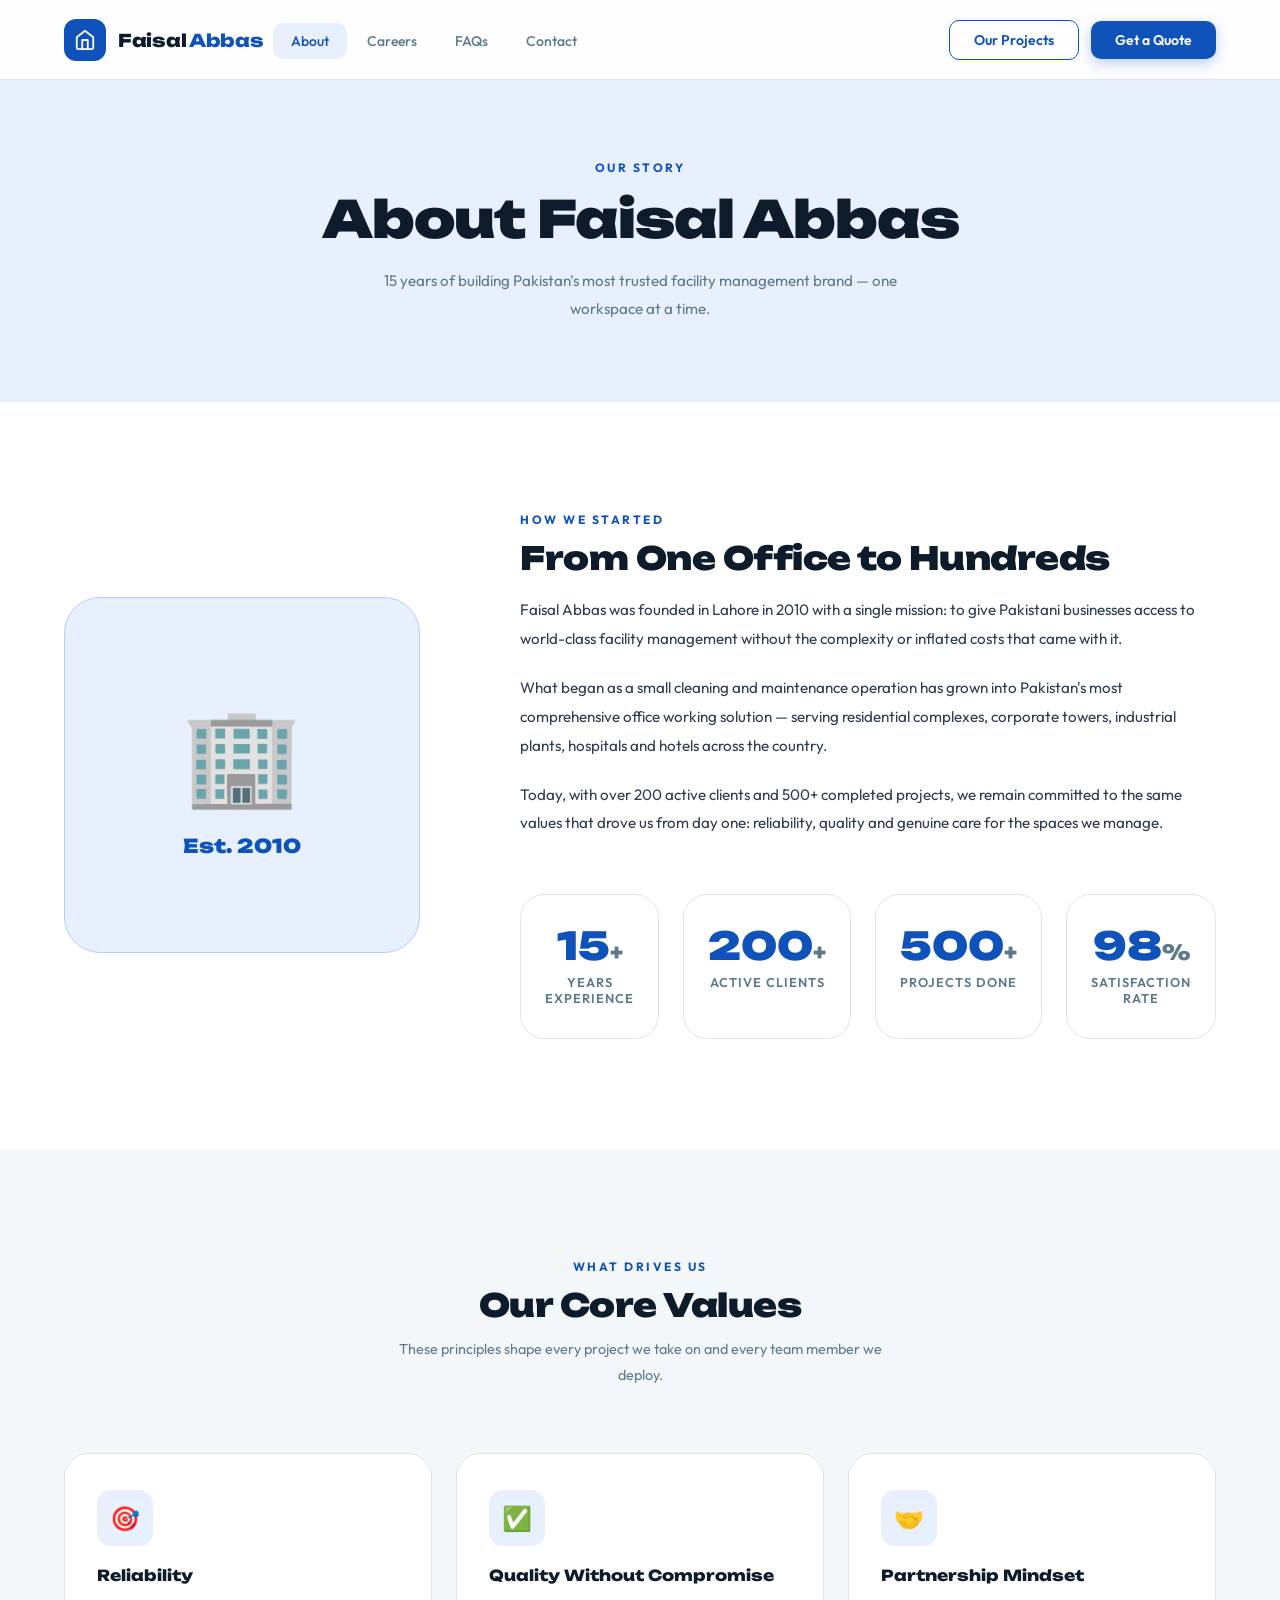
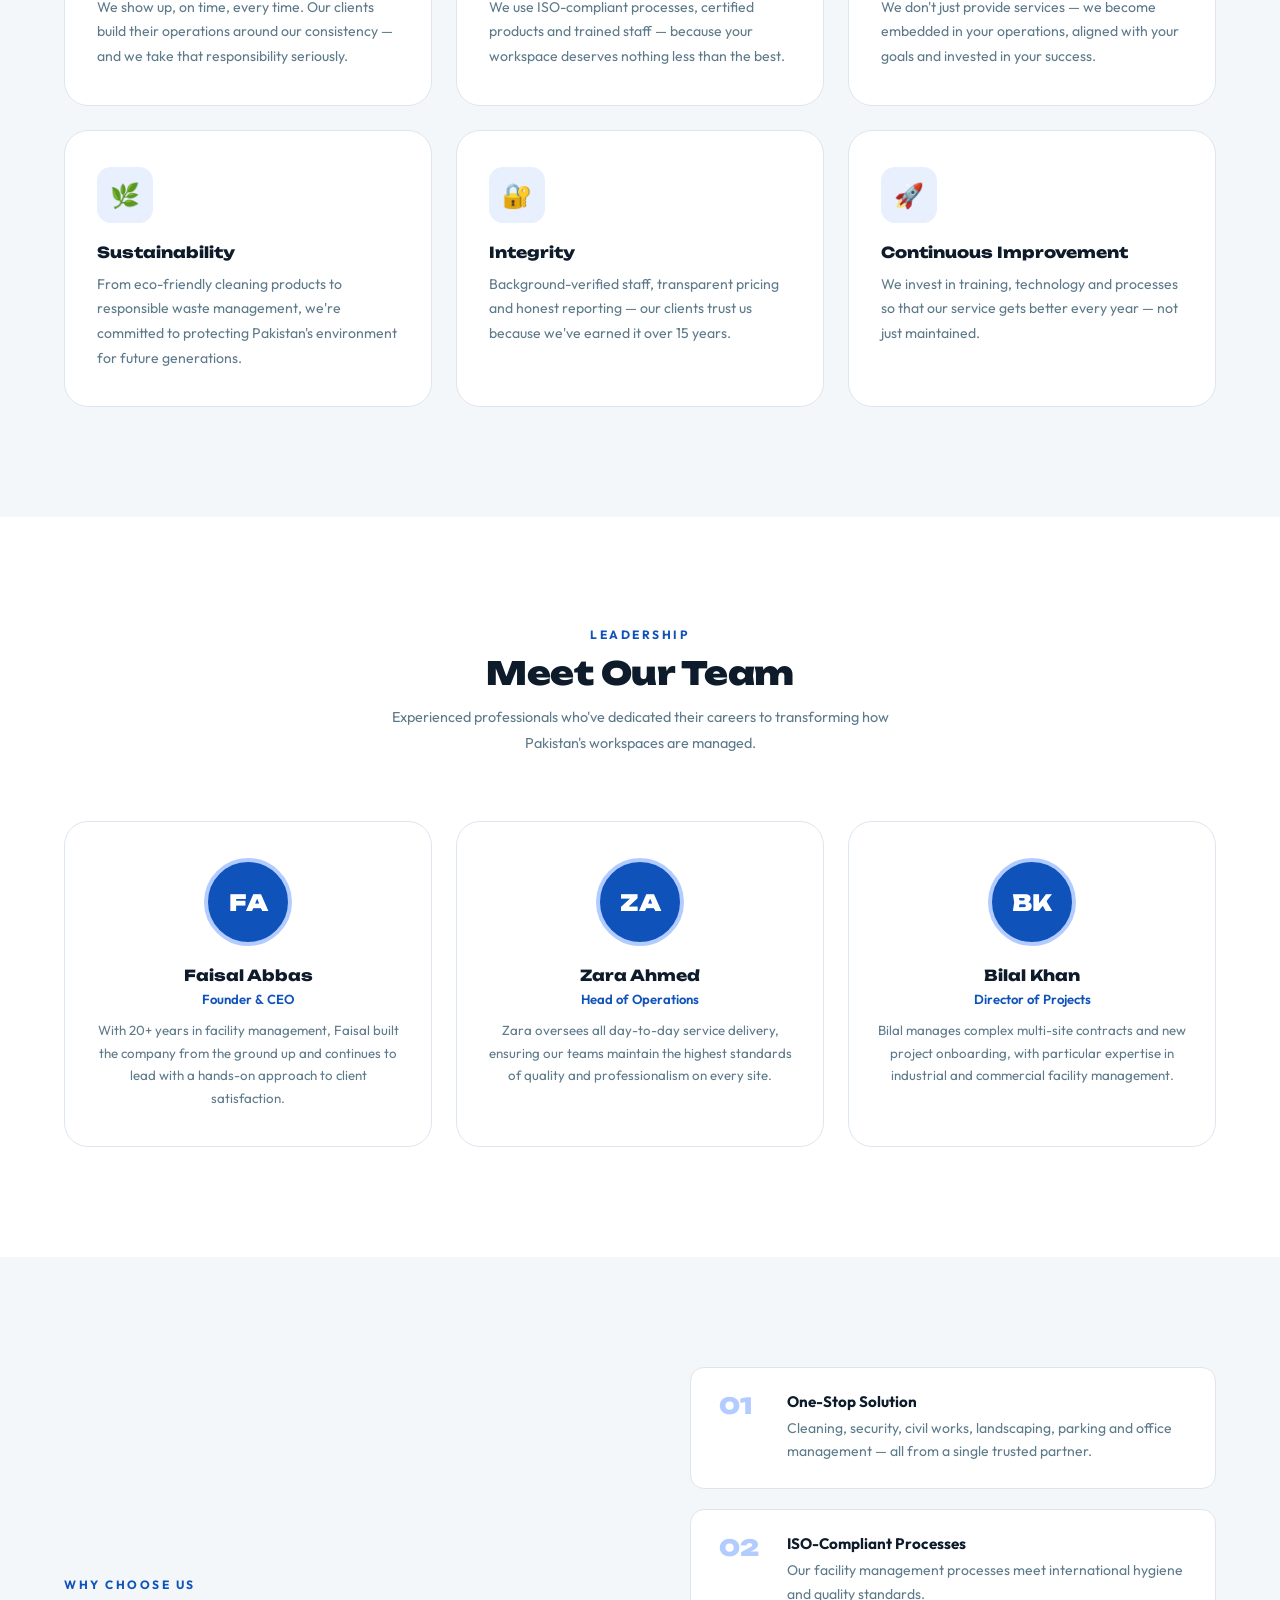
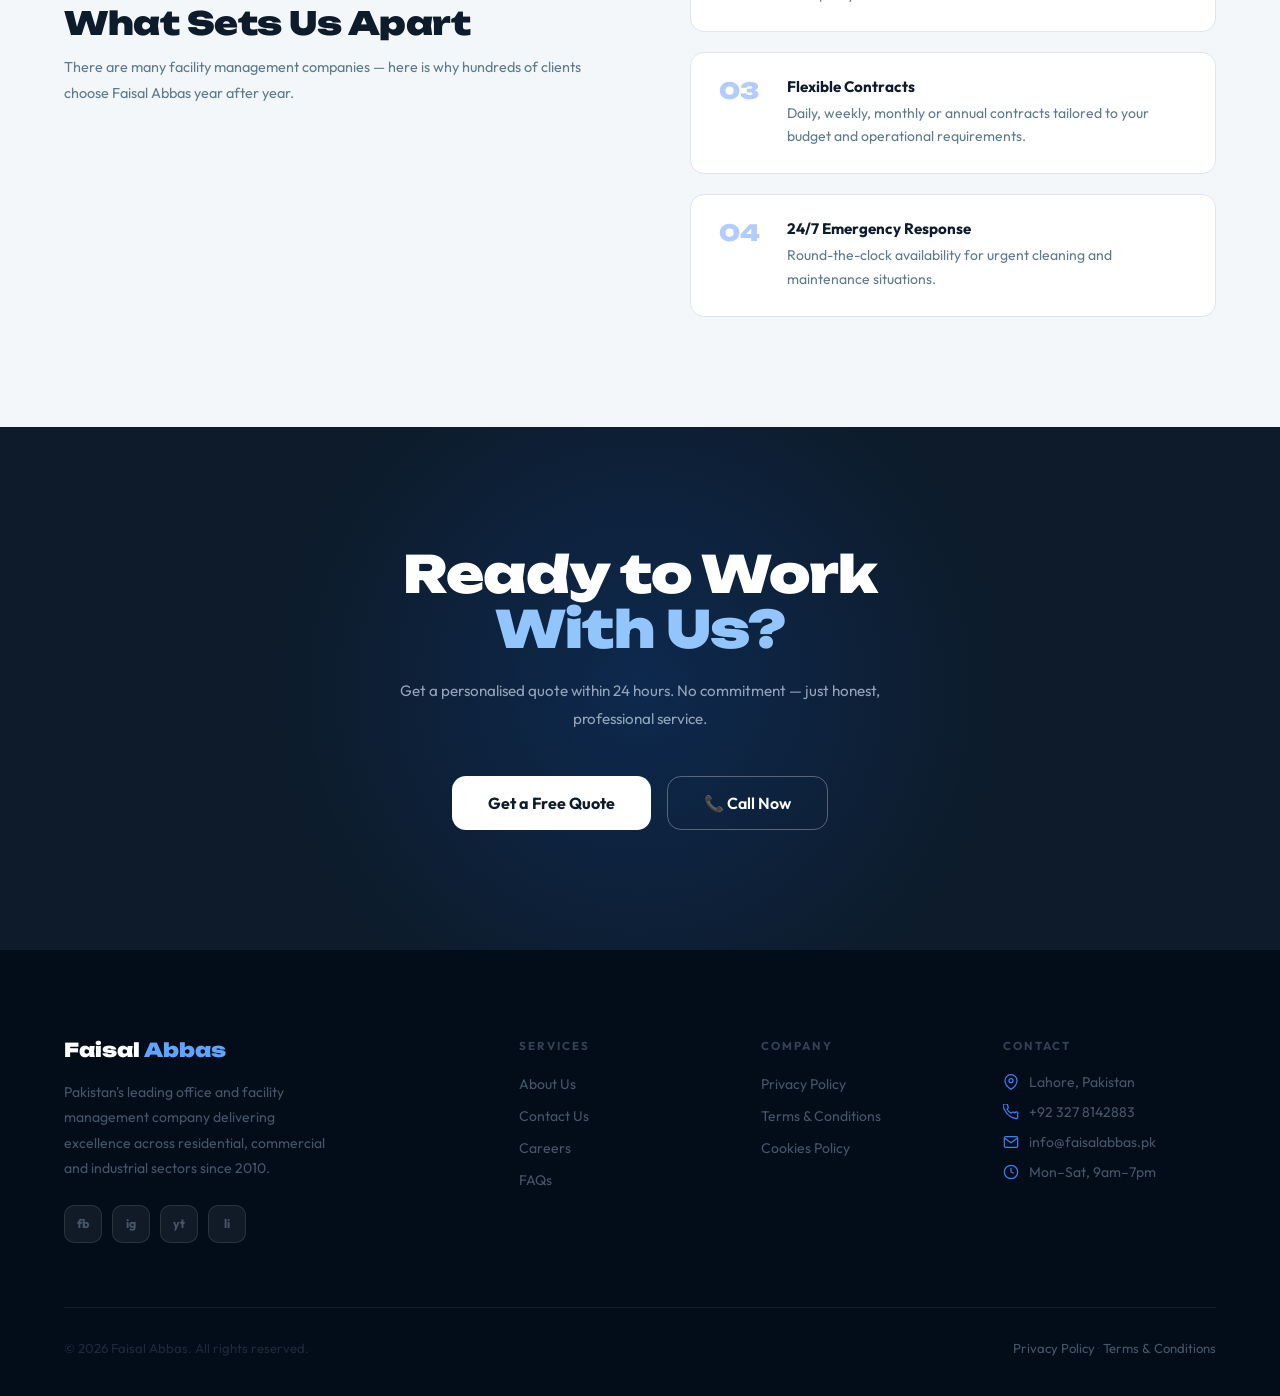
==== commit 9171f7a8: "style fixes" ====
--- a/about.html
+++ b/about.html
@@ -1,282 +1,383 @@
-<!DOCTYPE html>
+<!doctype html>
 <html lang="en">
-<head>
-  <meta charset="UTF-8">
-  <meta name="viewport" content="width=device-width, initial-scale=1.0">
-  <title>About Us – Faisal Abbas</title>
-  <link rel="preconnect" href="https://fonts.googleapis.com">
-  <link href="https://fonts.googleapis.com/css2?family=Unbounded:wght@700;800;900&family=Outfit:wght@300;400;500;600&display=swap" rel="stylesheet">
-  <link rel="stylesheet" href="style.css">
-</head>
-<body>
-
-  <!-- NAVBAR -->
-  <nav class="nav" id="navbar">
-    <div class="wrap nav-inner">
-      <a href="index.html" class="logo">
-        <div class="logo-badge">
-          <svg viewBox="0 0 24 24"><path d="M3 9l9-7 9 7v11a2 2 0 01-2 2H5a2 2 0 01-2-2z"/><polyline points="9 22 9 12 15 12 15 22"/></svg>
-        </div>
-        <span class="logo-name">Faisal <span>Abbas</span></span>
-      </a>
-      <ul class="nav-links">
-        <li><a href="index.html#services">Services</a></li>
-        <li><a href="index.html#projects">Projects</a></li>
-        <li><a href="index.html#office">Management</a></li>
-        <li><a href="about.html" class="active">About</a></li>
-        <li><a href="contact.html">Contact</a></li>
-      </ul>
-      <div class="nav-right">
-        <a href="contact.html" class="btn-nav-outline">Our Projects</a>
-        <a href="contact.html" class="btn-nav">Get a Quote</a>
-      </div>
-      <button class="hamburger" id="ham" aria-label="Menu"><span></span><span></span><span></span></button>
+  <head>
+    <meta charset="UTF-8" />
+    <meta name="viewport" content="width=device-width, initial-scale=1.0" />
+    <title>About Us – Faisal Abbas</title>
+    <link rel="preconnect" href="https://fonts.googleapis.com" />
+    <link
+      href="https://fonts.googleapis.com/css2?family=Unbounded:wght@700;800;900&family=Outfit:wght@300;400;500;600&display=swap"
+      rel="stylesheet"
+    />
+    <link rel="stylesheet" href="./assets/css/style.css" />
+  </head>
+  <body>
+    <!-- NAVBAR -->
+    <nav class="nav" id="navbar">
+      <div class="wrap nav-inner">
+        <div class="nav-left">
+          <a href="index.html" class="logo">
+            <div class="logo-badge">
+              <svg viewBox="0 0 24 24">
+                <path d="M3 9l9-7 9 7v11a2 2 0 01-2 2H5a2 2 0 01-2-2z" />
+                <polyline points="9 22 9 12 15 12 15 22" />
+              </svg>
+            </div>
+            <span class="logo-name">Faisal <span>Abbas</span></span>
+          </a>
+          <ul class="nav-links">
+            <li><a href="about.html" class="active">About</a></li>
+            <li><a href="./careers.html">Careers</a></li>
+            <li><a href="faq.html">FAQs</a></li>
+            <li><a href="contact.html">Contact</a></li>
+          </ul>
+        </div>
+        <div class="nav-right">
+          <a href="contact.html" class="btn-nav-outline">Our Projects</a>
+          <a href="contact.html" class="btn-nav">Get a Quote</a>
+          <button class="hamburger" id="ham" aria-label="Menu">
+            <span></span><span></span><span></span>
+          </button>
+        </div>
+      </div>
+    </nav>
+    <div class="mob-nav" id="mobNav">
+      <a href="about.html">About Us</a>
+      <a href="careers.html">Careers</a>
+      <a href="faq.html">FAQs</a>
+      <a href="contact.html">Contact</a>
+      <a href="contact.html" class="mob-cta">Get a Free Quote →</a>
     </div>
-  </nav>
-  <div class="mob-nav" id="mobNav">
-    <a href="index.html#services">Services</a>
-    <a href="index.html#projects">Projects</a>
-    <a href="index.html#office">Management</a>
-    <a href="about.html">About Us</a>
-    <a href="contact.html">Contact</a>
-    <a href="contact.html" class="mob-cta">Get a Free Quote →</a>
-  </div>
-
-  <!-- PAGE HERO -->
-  <section class="page-hero">
-    <span class="page-hero-eyebrow">Our Story</span>
-    <h1>About Faisal Abbas</h1>
-    <p>15 years of building Pakistan's most trusted facility management brand — one workspace at a time.</p>
-  </section>
-
-  <!-- STORY -->
-  <section class="section section-white">
-    <div class="wrap">
-      <div class="story-grid">
-        <div class="story-visual r">
-          <div class="story-emoji">🏢</div>
-          <div class="story-year">Est. 2010</div>
-        </div>
-        <div class="story-content r d1">
-          <span class="sec-eyebrow">How We Started</span>
-          <h2 class="sec-title">From One Office to Hundreds</h2>
-          <p>Faisal Abbas was founded in Lahore in 2010 with a single mission: to give Pakistani businesses access to world-class facility management without the complexity or inflated costs that came with it.</p>
-          <p>What began as a small cleaning and maintenance operation has grown into Pakistan's most comprehensive office working solution — serving residential complexes, corporate towers, industrial plants, hospitals and hotels across the country.</p>
-          <p>Today, with over 200 active clients and 500+ completed projects, we remain committed to the same values that drove us from day one: reliability, quality and genuine care for the spaces we manage.</p>
-
-          <div class="about-stats">
-            <div class="about-stat-card">
-              <div class="about-stat-num">15<em>+</em></div>
-              <div class="about-stat-lbl">Years Experience</div>
-            </div>
-            <div class="about-stat-card">
-              <div class="about-stat-num">200<em>+</em></div>
-              <div class="about-stat-lbl">Active Clients</div>
-            </div>
-            <div class="about-stat-card">
-              <div class="about-stat-num">500<em>+</em></div>
-              <div class="about-stat-lbl">Projects Done</div>
-            </div>
-            <div class="about-stat-card">
-              <div class="about-stat-num">98<em>%</em></div>
-              <div class="about-stat-lbl">Satisfaction Rate</div>
-            </div>
-          </div>
-        </div>
-      </div>
-    </div>
-  </section>
-
-  <!-- VALUES -->
-  <section class="section section-alt">
-    <div class="wrap">
-      <div class="sec-head-center r">
-        <span class="sec-eyebrow">What Drives Us</span>
-        <h2 class="sec-title">Our Core Values</h2>
-        <p class="sec-desc">These principles shape every project we take on and every team member we deploy.</p>
-      </div>
-      <div class="values-grid">
-        <div class="value-card r">
-          <div class="value-icon">🎯</div>
-          <h3>Reliability</h3>
-          <p>We show up, on time, every time. Our clients build their operations around our consistency — and we take that responsibility seriously.</p>
-        </div>
-        <div class="value-card r d1">
-          <div class="value-icon">✅</div>
-          <h3>Quality Without Compromise</h3>
-          <p>We use ISO-compliant processes, certified products and trained staff — because your workspace deserves nothing less than the best.</p>
-        </div>
-        <div class="value-card r d2">
-          <div class="value-icon">🤝</div>
-          <h3>Partnership Mindset</h3>
-          <p>We don't just provide services — we become embedded in your operations, aligned with your goals and invested in your success.</p>
-        </div>
-        <div class="value-card r">
-          <div class="value-icon">🌿</div>
-          <h3>Sustainability</h3>
-          <p>From eco-friendly cleaning products to responsible waste management, we're committed to protecting Pakistan's environment for future generations.</p>
-        </div>
-        <div class="value-card r d1">
-          <div class="value-icon">🔐</div>
-          <h3>Integrity</h3>
-          <p>Background-verified staff, transparent pricing and honest reporting — our clients trust us because we've earned it over 15 years.</p>
-        </div>
-        <div class="value-card r d2">
-          <div class="value-icon">🚀</div>
-          <h3>Continuous Improvement</h3>
-          <p>We invest in training, technology and processes so that our service gets better every year — not just maintained.</p>
-        </div>
-      </div>
-    </div>
-  </section>
-
-  <!-- TEAM -->
-  <section class="section section-white">
-    <div class="wrap">
-      <div class="sec-head-center r">
-        <span class="sec-eyebrow">Leadership</span>
-        <h2 class="sec-title">Meet Our Team</h2>
-        <p class="sec-desc">Experienced professionals who've dedicated their careers to transforming how Pakistan's workspaces are managed.</p>
-      </div>
-      <div class="team-grid">
-        <div class="team-card r">
-          <div class="team-avatar">FA</div>
-          <div class="team-name">Faisal Abbas</div>
-          <div class="team-role">Founder &amp; CEO</div>
-          <p class="team-bio">With 20+ years in facility management, Faisal built the company from the ground up and continues to lead with a hands-on approach to client satisfaction.</p>
-        </div>
-        <div class="team-card r d1">
-          <div class="team-avatar">ZA</div>
-          <div class="team-name">Zara Ahmed</div>
-          <div class="team-role">Head of Operations</div>
-          <p class="team-bio">Zara oversees all day-to-day service delivery, ensuring our teams maintain the highest standards of quality and professionalism on every site.</p>
-        </div>
-        <div class="team-card r d2">
-          <div class="team-avatar">BK</div>
-          <div class="team-name">Bilal Khan</div>
-          <div class="team-role">Director of Projects</div>
-          <p class="team-bio">Bilal manages complex multi-site contracts and new project onboarding, with particular expertise in industrial and commercial facility management.</p>
-        </div>
-      </div>
-    </div>
-  </section>
-
-  <!-- WHY US -->
-  <section class="section section-alt">
-    <div class="wrap">
-      <div class="story-grid">
-        <div class="r">
-          <span class="sec-eyebrow">Why Choose Us</span>
-          <h2 class="sec-title">What Sets Us Apart</h2>
-          <p class="sec-desc">There are many facility management companies — here is why hundreds of clients choose Faisal Abbas year after year.</p>
-        </div>
-        <div class="why-list r d1">
-          <div class="why-item">
-            <div class="why-num">01</div>
-            <div>
-              <h4>One-Stop Solution</h4>
-              <p>Cleaning, security, civil works, landscaping, parking and office management — all from a single trusted partner.</p>
-            </div>
-          </div>
-          <div class="why-item">
-            <div class="why-num">02</div>
-            <div>
-              <h4>ISO-Compliant Processes</h4>
-              <p>Our facility management processes meet international hygiene and quality standards.</p>
-            </div>
-          </div>
-          <div class="why-item">
-            <div class="why-num">03</div>
-            <div>
-              <h4>Flexible Contracts</h4>
-              <p>Daily, weekly, monthly or annual contracts tailored to your budget and operational requirements.</p>
-            </div>
-          </div>
-          <div class="why-item">
-            <div class="why-num">04</div>
-            <div>
-              <h4>24/7 Emergency Response</h4>
-              <p>Round-the-clock availability for urgent cleaning and maintenance situations.</p>
-            </div>
-          </div>
-        </div>
-      </div>
-    </div>
-  </section>
-
-  <!-- CTA -->
-  <section class="cta-section">
-    <div class="wrap">
-      <div class="cta-inner">
-        <h2>Ready to Work<br><em>With Us?</em></h2>
-        <p>Get a personalised quote within 24 hours. No commitment — just honest, professional service.</p>
-        <div class="cta-buttons">
-          <a href="contact.html" class="btn-cta-white">Get a Free Quote</a>
-          <a href="tel:+923278142883" class="btn-cta-outline">📞 Call Now</a>
-        </div>
-      </div>
-    </div>
-  </section>
-
-  <!-- FOOTER -->
-  <footer class="footer">
-    <div class="wrap">
-      <div class="footer-grid">
-        <div class="footer-brand">
-          <div class="footer-logo">Faisal <em>Abbas</em></div>
-          <p>Pakistan's leading office and facility management company delivering excellence across residential, commercial and industrial sectors since 2010.</p>
-          <div class="footer-socials">
-            <a href="#" class="f-soc">fb</a><a href="#" class="f-soc">ig</a><a href="#" class="f-soc">yt</a><a href="#" class="f-soc">li</a>
-          </div>
-        </div>
-        <div class="f-col">
-          <h5>Services</h5>
-          <ul>
-            <li><a href="index.html#services">Cleaning Services</a></li>
-            <li><a href="index.html#services">Parking Management</a></li>
-            <li><a href="index.html#services">Civil Works</a></li>
-            <li><a href="index.html#services">Security</a></li>
-            <li><a href="index.html#services">Landscaping</a></li>
-            <li><a href="index.html#office">Office Management</a></li>
-          </ul>
-        </div>
-        <div class="f-col">
-          <h5>Company</h5>
-          <ul>
-            <li><a href="about.html">About Us</a></li>
-            <li><a href="contact.html">Contact Us</a></li>
-            <li><a href="index.html#projects">Projects</a></li>
-            <li><a href="privacy.html">Privacy Policy</a></li>
-            <li><a href="terms.html">Terms &amp; Conditions</a></li>
-          </ul>
-        </div>
-        <div class="f-col">
-          <h5>Contact</h5>
-          <div class="footer-contact-item">
-            <svg viewBox="0 0 24 24"><path d="M21 10c0 7-9 13-9 13s-9-6-9-13a9 9 0 0118 0z"/><circle cx="12" cy="10" r="3"/></svg>
-            <span>Lahore, Pakistan</span>
-          </div>
-          <div class="footer-contact-item">
-            <svg viewBox="0 0 24 24"><path d="M22 16.92v3a2 2 0 01-2.18 2 19.79 19.79 0 01-8.63-3.07A19.5 19.5 0 013.07 9.81 19.79 19.79 0 01.01 1.18 2 2 0 012 0h3a2 2 0 012 1.72c.127.96.361 1.903.7 2.81a2 2 0 01-.45 2.11L6.09 7.91a16 16 0 006 6l1.27-1.27a2 2 0 012.11-.45c.907.339 1.85.573 2.81.7A2 2 0 0122 14.92v2z"/></svg>
-            <a href="tel:+923278142883">+92 327 8142883</a>
-          </div>
-          <div class="footer-contact-item">
-            <svg viewBox="0 0 24 24"><path d="M4 4h16c1.1 0 2 .9 2 2v12c0 1.1-.9 2-2 2H4c-1.1 0-2-.9-2-2V6c0-1.1.9-2 2-2z"/><polyline points="22,6 12,13 2,6"/></svg>
-            <a href="mailto:info@faisalabbas.pk">info@faisalabbas.pk</a>
-          </div>
-          <div class="footer-contact-item">
-            <svg viewBox="0 0 24 24"><circle cx="12" cy="12" r="10"/><polyline points="12 6 12 12 16 14"/></svg>
-            <span>Mon–Sat, 9am–7pm</span>
-          </div>
-        </div>
-      </div>
-      <div class="footer-bottom">
-        <p>© 2026 Faisal Abbas. All rights reserved.</p>
-        <p><a href="privacy.html">Privacy Policy</a> · <a href="terms.html">Terms &amp; Conditions</a></p>
-      </div>
-    </div>
-  </footer>
-
-  <script src="main.js"></script>
-</body>
+
+    <!-- PAGE HERO -->
+    <section class="page-hero">
+      <span class="page-hero-eyebrow">Our Story</span>
+      <h1>About Faisal Abbas</h1>
+      <p>
+        15 years of building Pakistan's most trusted facility management brand —
+        one workspace at a time.
+      </p>
+    </section>
+
+    <!-- STORY -->
+    <section class="section section-white">
+      <div class="wrap">
+        <div class="story-grid">
+          <div class="story-visual r">
+            <div class="story-emoji">🏢</div>
+            <div class="story-year">Est. 2010</div>
+          </div>
+          <div class="story-content r d1">
+            <span class="sec-eyebrow">How We Started</span>
+            <h2 class="sec-title">From One Office to Hundreds</h2>
+            <p>
+              Faisal Abbas was founded in Lahore in 2010 with a single mission:
+              to give Pakistani businesses access to world-class facility
+              management without the complexity or inflated costs that came with
+              it.
+            </p>
+            <p>
+              What began as a small cleaning and maintenance operation has grown
+              into Pakistan's most comprehensive office working solution —
+              serving residential complexes, corporate towers, industrial
+              plants, hospitals and hotels across the country.
+            </p>
+            <p>
+              Today, with over 200 active clients and 500+ completed projects,
+              we remain committed to the same values that drove us from day one:
+              reliability, quality and genuine care for the spaces we manage.
+            </p>
+
+            <div class="about-stats">
+              <div class="about-stat-card">
+                <div class="about-stat-num">15<em>+</em></div>
+                <div class="about-stat-lbl">Years Experience</div>
+              </div>
+              <div class="about-stat-card">
+                <div class="about-stat-num">200<em>+</em></div>
+                <div class="about-stat-lbl">Active Clients</div>
+              </div>
+              <div class="about-stat-card">
+                <div class="about-stat-num">500<em>+</em></div>
+                <div class="about-stat-lbl">Projects Done</div>
+              </div>
+              <div class="about-stat-card">
+                <div class="about-stat-num">98<em>%</em></div>
+                <div class="about-stat-lbl">Satisfaction Rate</div>
+              </div>
+            </div>
+          </div>
+        </div>
+      </div>
+    </section>
+
+    <!-- VALUES -->
+    <section class="section section-alt">
+      <div class="wrap">
+        <div class="sec-head-center r">
+          <span class="sec-eyebrow">What Drives Us</span>
+          <h2 class="sec-title">Our Core Values</h2>
+          <p class="sec-desc">
+            These principles shape every project we take on and every team
+            member we deploy.
+          </p>
+        </div>
+        <div class="values-grid">
+          <div class="value-card r">
+            <div class="value-icon">🎯</div>
+            <h3>Reliability</h3>
+            <p>
+              We show up, on time, every time. Our clients build their
+              operations around our consistency — and we take that
+              responsibility seriously.
+            </p>
+          </div>
+          <div class="value-card r d1">
+            <div class="value-icon">✅</div>
+            <h3>Quality Without Compromise</h3>
+            <p>
+              We use ISO-compliant processes, certified products and trained
+              staff — because your workspace deserves nothing less than the
+              best.
+            </p>
+          </div>
+          <div class="value-card r d2">
+            <div class="value-icon">🤝</div>
+            <h3>Partnership Mindset</h3>
+            <p>
+              We don't just provide services — we become embedded in your
+              operations, aligned with your goals and invested in your success.
+            </p>
+          </div>
+          <div class="value-card r">
+            <div class="value-icon">🌿</div>
+            <h3>Sustainability</h3>
+            <p>
+              From eco-friendly cleaning products to responsible waste
+              management, we're committed to protecting Pakistan's environment
+              for future generations.
+            </p>
+          </div>
+          <div class="value-card r d1">
+            <div class="value-icon">🔐</div>
+            <h3>Integrity</h3>
+            <p>
+              Background-verified staff, transparent pricing and honest
+              reporting — our clients trust us because we've earned it over 15
+              years.
+            </p>
+          </div>
+          <div class="value-card r d2">
+            <div class="value-icon">🚀</div>
+            <h3>Continuous Improvement</h3>
+            <p>
+              We invest in training, technology and processes so that our
+              service gets better every year — not just maintained.
+            </p>
+          </div>
+        </div>
+      </div>
+    </section>
+
+    <!-- TEAM -->
+    <section class="section section-white">
+      <div class="wrap">
+        <div class="sec-head-center r">
+          <span class="sec-eyebrow">Leadership</span>
+          <h2 class="sec-title">Meet Our Team</h2>
+          <p class="sec-desc">
+            Experienced professionals who've dedicated their careers to
+            transforming how Pakistan's workspaces are managed.
+          </p>
+        </div>
+        <div class="team-grid">
+          <div class="team-card r">
+            <div class="team-avatar">FA</div>
+            <div class="team-name">Faisal Abbas</div>
+            <div class="team-role">Founder &amp; CEO</div>
+            <p class="team-bio">
+              With 20+ years in facility management, Faisal built the company
+              from the ground up and continues to lead with a hands-on approach
+              to client satisfaction.
+            </p>
+          </div>
+          <div class="team-card r d1">
+            <div class="team-avatar">ZA</div>
+            <div class="team-name">Zara Ahmed</div>
+            <div class="team-role">Head of Operations</div>
+            <p class="team-bio">
+              Zara oversees all day-to-day service delivery, ensuring our teams
+              maintain the highest standards of quality and professionalism on
+              every site.
+            </p>
+          </div>
+          <div class="team-card r d2">
+            <div class="team-avatar">BK</div>
+            <div class="team-name">Bilal Khan</div>
+            <div class="team-role">Director of Projects</div>
+            <p class="team-bio">
+              Bilal manages complex multi-site contracts and new project
+              onboarding, with particular expertise in industrial and commercial
+              facility management.
+            </p>
+          </div>
+        </div>
+      </div>
+    </section>
+
+    <!-- WHY US -->
+    <section class="section section-alt">
+      <div class="wrap">
+        <div class="story-grid">
+          <div class="r">
+            <span class="sec-eyebrow">Why Choose Us</span>
+            <h2 class="sec-title">What Sets Us Apart</h2>
+            <p class="sec-desc">
+              There are many facility management companies — here is why
+              hundreds of clients choose Faisal Abbas year after year.
+            </p>
+          </div>
+          <div class="why-list r d1">
+            <div class="why-item">
+              <div class="why-num">01</div>
+              <div>
+                <h4>One-Stop Solution</h4>
+                <p>
+                  Cleaning, security, civil works, landscaping, parking and
+                  office management — all from a single trusted partner.
+                </p>
+              </div>
+            </div>
+            <div class="why-item">
+              <div class="why-num">02</div>
+              <div>
+                <h4>ISO-Compliant Processes</h4>
+                <p>
+                  Our facility management processes meet international hygiene
+                  and quality standards.
+                </p>
+              </div>
+            </div>
+            <div class="why-item">
+              <div class="why-num">03</div>
+              <div>
+                <h4>Flexible Contracts</h4>
+                <p>
+                  Daily, weekly, monthly or annual contracts tailored to your
+                  budget and operational requirements.
+                </p>
+              </div>
+            </div>
+            <div class="why-item">
+              <div class="why-num">04</div>
+              <div>
+                <h4>24/7 Emergency Response</h4>
+                <p>
+                  Round-the-clock availability for urgent cleaning and
+                  maintenance situations.
+                </p>
+              </div>
+            </div>
+          </div>
+        </div>
+      </div>
+    </section>
+
+    <!-- CTA -->
+    <section class="cta-section">
+      <div class="wrap">
+        <div class="cta-inner">
+          <h2>Ready to Work<br /><em>With Us?</em></h2>
+          <p>
+            Get a personalised quote within 24 hours. No commitment — just
+            honest, professional service.
+          </p>
+          <div class="cta-buttons">
+            <a href="contact.html" class="btn-cta-white">Get a Free Quote</a>
+            <a href="tel:+923278142883" class="btn-cta-outline">📞 Call Now</a>
+          </div>
+        </div>
+      </div>
+    </section>
+
+    <!-- FOOTER -->
+    <footer class="footer">
+      <div class="wrap">
+        <div class="footer-grid">
+          <div class="footer-brand">
+            <div class="footer-logo">Faisal <em>Abbas</em></div>
+            <p>
+              Pakistan's leading office and facility management company
+              delivering excellence across residential, commercial and
+              industrial sectors since 2010.
+            </p>
+            <div class="footer-socials">
+              <a href="#" class="f-soc">fb</a><a href="#" class="f-soc">ig</a
+              ><a href="#" class="f-soc">yt</a><a href="#" class="f-soc">li</a>
+            </div>
+          </div>
+          <div class="f-col">
+            <h5>Services</h5>
+            <ul>
+              <li><a href="about.html">About Us</a></li>
+              <li><a href="contact.html">Contact Us</a></li>
+              <li><a href="careers.html">Careers</a></li>
+              <li><a href="faq.html">FAQs</a></li>
+            </ul>
+          </div>
+          <div class="f-col">
+            <h5>Company</h5>
+            <ul>
+              <li><a href="privacy.html">Privacy Policy</a></li>
+              <li><a href="terms.html">Terms &amp; Conditions</a></li>
+              <li><a href="cookie-policy.html">Cookies Policy</a></li>
+            </ul>
+          </div>
+          <div class="f-col">
+            <h5>Contact</h5>
+            <div class="footer-contact-item">
+              <svg viewBox="0 0 24 24">
+                <path d="M21 10c0 7-9 13-9 13s-9-6-9-13a9 9 0 0118 0z" />
+                <circle cx="12" cy="10" r="3" />
+              </svg>
+              <span>Lahore, Pakistan</span>
+            </div>
+            <div class="footer-contact-item">
+              <svg viewBox="0 0 24 24">
+                <path
+                  d="M22 16.92v3a2 2 0 01-2.18 2 19.79 19.79 0 01-8.63-3.07A19.5 19.5 0 013.07 9.81 19.79 19.79 0 01.01 1.18 2 2 0 012 0h3a2 2 0 012 1.72c.127.96.361 1.903.7 2.81a2 2 0 01-.45 2.11L6.09 7.91a16 16 0 006 6l1.27-1.27a2 2 0 012.11-.45c.907.339 1.85.573 2.81.7A2 2 0 0122 14.92v2z"
+                />
+              </svg>
+              <a href="tel:+923278142883">+92 327 8142883</a>
+            </div>
+            <div class="footer-contact-item">
+              <svg viewBox="0 0 24 24">
+                <path
+                  d="M4 4h16c1.1 0 2 .9 2 2v12c0 1.1-.9 2-2 2H4c-1.1 0-2-.9-2-2V6c0-1.1.9-2 2-2z"
+                />
+                <polyline points="22,6 12,13 2,6" />
+              </svg>
+              <a href="mailto:info@faisalabbas.pk">info@faisalabbas.pk</a>
+            </div>
+            <div class="footer-contact-item">
+              <svg viewBox="0 0 24 24">
+                <circle cx="12" cy="12" r="10" />
+                <polyline points="12 6 12 12 16 14" />
+              </svg>
+              <span>Mon–Sat, 9am–7pm</span>
+            </div>
+          </div>
+        </div>
+        <div class="footer-bottom">
+          <p>© 2026 Faisal Abbas. All rights reserved.</p>
+          <p>
+            <a href="privacy.html">Privacy Policy</a> ·
+            <a href="terms.html">Terms &amp; Conditions</a>
+          </p>
+        </div>
+      </div>
+    </footer>
+
+    <script src="./assets/js/main.js"></script>
+  </body>
 </html>
--- a/assets/css/style.css
+++ b/assets/css/style.css
@@ -0,0 +1,3203 @@
+*,
+*::before,
+*::after {
+  box-sizing: border-box;
+  margin: 0;
+  padding: 0;
+}
+
+:root {
+  --primary: #0F52BA;
+  --primary-dark: #0A3A8C;
+  --primary-light: #E8F0FE;
+  --primary-mid: #B3CCFF;
+  --accent: #00B4A6;
+  --accent-light: #E0F7F5;
+  --gold: #F59E0B;
+  --green: #16A34A;
+
+  --ink: #0D1B2A;
+  --body: #2C3E50;
+  --muted: #5D7A8A;
+  --border: #DDE6EE;
+  --bg: #F4F7FA;
+  --white: #FFFFFF;
+
+  --nav-h: 80px;
+  --max: 1440px;
+  --gutter: clamp(24px, 5vw, 120px);
+  --radius: 14px;
+  --radius-lg: 24px;
+  --radius-xl: 36px;
+}
+
+html {
+  scroll-behavior: smooth;
+}
+
+body {
+  font-family: 'Outfit', sans-serif;
+  background: var(--white);
+  color: var(--ink);
+  overflow-x: hidden;
+  -webkit-font-smoothing: antialiased;
+}
+
+img {
+  display: block;
+  max-width: 100%;
+}
+
+a {
+  text-decoration: none;
+}
+
+.wrap {
+  width: 100%;
+  max-width: var(--max);
+  margin: 0 auto;
+  padding: 0 var(--gutter);
+}
+
+.nav {
+  position: fixed;
+  top: 0;
+  left: 0;
+  right: 0;
+  z-index: 9999;
+  height: var(--nav-h);
+  background: rgba(255, 255, 255, 0.92);
+  backdrop-filter: blur(20px);
+  -webkit-backdrop-filter: blur(20px);
+  border-bottom: 1px solid var(--border);
+  transition: box-shadow .3s;
+}
+
+.nav.scrolled {
+  box-shadow: 0 4px 32px rgba(0, 0, 0, 0.08);
+}
+
+.nav-inner {
+  height: 100%;
+  display: flex;
+  align-items: center;
+  justify-content: space-between;
+  gap: 32px;
+}
+
+.logo {
+  display: flex;
+  align-items: center;
+  gap: 12px;
+  flex-shrink: 0;
+}
+
+.logo-badge {
+  width: 42px;
+  height: 42px;
+  border-radius: 12px;
+  background: var(--primary);
+  display: flex;
+  align-items: center;
+  justify-content: center;
+}
+
+.logo-badge svg {
+  width: 22px;
+  height: 22px;
+  fill: none;
+  stroke: #fff;
+  stroke-width: 2;
+  stroke-linecap: round;
+  stroke-linejoin: round;
+}
+
+.logo-name {
+  font-family: 'Unbounded', sans-serif;
+  font-size: 1.1rem;
+  font-weight: 800;
+  color: var(--ink);
+  letter-spacing: -.3px;
+}
+
+.logo-name span {
+  color: var(--primary);
+}
+
+.nav-links {
+  display: flex;
+  align-items: center;
+  gap: 2px;
+  list-style: none;
+  flex: 1;
+  justify-content: center;
+}
+
+.nav-links a {
+  font-size: .875rem;
+  font-weight: 500;
+  color: var(--muted);
+  padding: 9px 18px;
+  border-radius: 10px;
+  transition: color .2s, background .2s;
+}
+
+.nav-links a:hover,
+.nav-links a.active {
+  color: var(--primary);
+  background: var(--primary-light);
+}
+
+.nav-right {
+  display: flex;
+  align-items: center;
+  gap: 12px;
+  flex-shrink: 0;
+}
+
+.nav-tel {
+  font-size: .875rem;
+  font-weight: 500;
+  color: var(--body);
+  display: flex;
+  align-items: center;
+  gap: 6px;
+}
+
+.nav-tel svg {
+  width: 15px;
+  height: 15px;
+  stroke: var(--primary);
+  fill: none;
+  stroke-width: 2;
+}
+
+.btn-nav {
+  background: var(--primary);
+  color: #fff;
+  padding: 10px 24px;
+  border-radius: 10px;
+  font-size: .875rem;
+  font-weight: 600;
+  border: none;
+  cursor: pointer;
+  box-shadow: 0 4px 14px rgba(15, 82, 186, .28);
+  transition: background .2s, transform .2s, box-shadow .2s;
+  white-space: nowrap;
+}
+
+.btn-nav:hover {
+  background: var(--primary-dark);
+  transform: translateY(-1px);
+  box-shadow: 0 8px 24px rgba(15, 82, 186, .4);
+}
+
+.btn-nav-outline {
+  background: transparent;
+  color: var(--primary);
+  padding: 10px 24px;
+  border-radius: 10px;
+  font-size: .875rem;
+  font-weight: 600;
+  border: 1.5px solid var(--primary);
+  cursor: pointer;
+  transition: background .2s;
+  white-space: nowrap;
+  display: flex;
+  align-items: center;
+  gap: 6px;
+}
+
+.btn-nav-outline:hover {
+  background: var(--primary-light);
+}
+
+.nav-left {
+  display: flex;
+  align-items: center;
+  gap: 10px;
+}
+
+.hamburger {
+  display: none;
+  flex-direction: column;
+  gap: 5px;
+  background: none;
+  border: none;
+  cursor: pointer;
+  padding: 6px;
+}
+
+.hamburger span {
+  display: block;
+  width: 24px;
+  height: 2px;
+  background: var(--ink);
+  border-radius: 2px;
+  transition: .28s;
+}
+
+.hamburger.open span:nth-child(1) {
+  transform: rotate(45deg) translate(5px, 5px);
+}
+
+.hamburger.open span:nth-child(2) {
+  opacity: 0;
+}
+
+.hamburger.open span:nth-child(3) {
+  transform: rotate(-45deg) translate(5px, -5px);
+}
+
+.mob-nav {
+  display: none;
+  position: fixed;
+  top: var(--nav-h);
+  left: 0;
+  right: 0;
+  background: var(--white);
+  border-bottom: 1px solid var(--border);
+  z-index: 9998;
+  padding: 20px var(--gutter) 28px;
+  flex-direction: column;
+  gap: 4px;
+  box-shadow: 0 8px 32px rgba(0, 0, 0, .1);
+}
+
+.mob-nav.open {
+  display: flex;
+}
+
+.mob-nav a {
+  font-size: 1rem;
+  font-weight: 500;
+  color: var(--body);
+  padding: 13px 16px;
+  border-radius: 10px;
+  transition: background .15s, color .15s;
+}
+
+.mob-nav a:hover {
+  background: var(--primary-light);
+  color: var(--primary);
+}
+
+.mob-nav .mob-cta {
+  margin-top: 12px;
+  background: var(--primary);
+  color: #fff !important;
+  text-align: center;
+  font-weight: 600;
+  border-radius: 12px;
+  padding: 14px !important;
+}
+
+.hero {
+  padding-top: var(--nav-h);
+  min-height: 100vh;
+  display: flex;
+  flex-direction: column;
+  background: var(--white);
+  position: relative;
+  overflow: hidden;
+}
+
+.hero::before {
+  content: '';
+  position: absolute;
+  top: 0;
+  right: 0;
+  width: 52%;
+  height: 100%;
+  background: var(--primary-light);
+  clip-path: polygon(8% 0%, 100% 0%, 100% 100%, 0% 100%);
+  z-index: 0;
+}
+
+.hero-wrap {
+  flex: 1;
+  display: grid;
+  grid-template-columns: 1fr 1fr;
+  align-items: center;
+  gap: 80px;
+  padding-top: 80px;
+  padding-bottom: 80px;
+  position: relative;
+  z-index: 1;
+}
+
+.hero-eyebrow {
+  display: inline-flex;
+  align-items: center;
+  gap: 10px;
+  background: var(--white);
+  border: 1px solid var(--border);
+  border-radius: 100px;
+  padding: 7px 18px 7px 7px;
+  margin-bottom: 32px;
+  box-shadow: 0 2px 8px rgba(0, 0, 0, .06);
+}
+
+.eyebrow-dot {
+  width: 32px;
+  height: 32px;
+  border-radius: 50%;
+  background: var(--green);
+  display: flex;
+  align-items: center;
+  justify-content: center;
+}
+
+.eyebrow-dot svg {
+  width: 16px;
+  height: 16px;
+  stroke: #fff;
+  fill: none;
+  stroke-width: 2.5;
+  stroke-linecap: round;
+  stroke-linejoin: round;
+}
+
+.hero-eyebrow span {
+  font-size: .8rem;
+  font-weight: 600;
+  color: var(--body);
+  letter-spacing: .2px;
+}
+
+.hero h1 {
+  font-family: 'Unbounded', sans-serif;
+  font-size: clamp(2.6rem, 3.8vw, 5.2rem);
+  font-weight: 900;
+  line-height: 1.06;
+  letter-spacing: -1.5px;
+  color: var(--ink);
+}
+
+.hero h1 .accent {
+  color: var(--primary);
+}
+
+.hero h1 .line-block {
+  display: block;
+}
+
+.hero-sub {
+  margin-top: 28px;
+  font-size: clamp(.95rem, 1.1vw, 1.15rem);
+  color: var(--muted);
+  line-height: 1.8;
+  max-width: 480px;
+}
+
+.hero-sectors {
+  display: flex;
+  gap: 10px;
+  flex-wrap: wrap;
+  margin-top: 24px;
+}
+
+.sector {
+  font-size: .8rem;
+  font-weight: 600;
+  color: var(--body);
+  background: var(--white);
+  border: 1px solid var(--border);
+  border-radius: 8px;
+  padding: 6px 14px;
+}
+
+.hero-actions {
+  display: flex;
+  gap: 16px;
+  flex-wrap: wrap;
+  margin-top: 40px;
+}
+
+.btn-primary {
+  display: inline-flex;
+  align-items: center;
+  gap: 10px;
+  background: var(--primary);
+  color: #fff;
+  padding: 16px 36px;
+  border-radius: var(--radius);
+  font-size: 1rem;
+  font-weight: 600;
+  border: none;
+  cursor: pointer;
+  box-shadow: 0 6px 20px rgba(15, 82, 186, .35);
+  transition: transform .22s, box-shadow .22s, background .22s;
+}
+
+.btn-primary:hover {
+  transform: translateY(-3px);
+  box-shadow: 0 14px 36px rgba(15, 82, 186, .45);
+  background: var(--primary-dark);
+}
+
+.btn-primary svg {
+  width: 18px;
+  height: 18px;
+  stroke: #fff;
+  fill: none;
+  stroke-width: 2;
+}
+
+.btn-secondary {
+  display: inline-flex;
+  align-items: center;
+  gap: 10px;
+  background: var(--white);
+  color: var(--ink);
+  padding: 16px 36px;
+  border-radius: var(--radius);
+  font-size: 1rem;
+  font-weight: 600;
+  border: 1.5px solid var(--border);
+  transition: border-color .2s, transform .2s;
+}
+
+.btn-secondary:hover {
+  border-color: #94a3b8;
+  transform: translateY(-2px);
+}
+
+.hero-stats {
+  display: flex;
+  gap: 0;
+  margin-top: 56px;
+  background: var(--white);
+  border: 1px solid var(--border);
+  border-radius: 18px;
+  overflow: hidden;
+  box-shadow: 0 4px 24px rgba(0, 0, 0, .06);
+  width: fit-content;
+}
+
+.hs {
+  padding: 22px 32px;
+  border-right: 1px solid var(--border);
+  text-align: center;
+}
+
+.hs:last-child {
+  border-right: none;
+}
+
+.hs-num {
+  font-family: 'Unbounded', sans-serif;
+  font-size: 1.9rem;
+  font-weight: 900;
+  color: var(--ink);
+  line-height: 1;
+}
+
+.hs-num em {
+  color: var(--primary);
+  font-style: normal;
+}
+
+.hs-lbl {
+  font-size: .72rem;
+  font-weight: 600;
+  text-transform: uppercase;
+  letter-spacing: 1px;
+  color: var(--muted);
+  margin-top: 6px;
+}
+
+.hero-right {
+  display: flex;
+  flex-direction: column;
+  gap: 16px;
+}
+
+.hero-card {
+  background: var(--white);
+  border: 1px solid var(--border);
+  border-radius: var(--radius-lg);
+  padding: 28px 32px;
+  box-shadow: 0 8px 40px rgba(0, 0, 0, .07);
+}
+
+.hero-card-title {
+  font-family: 'Unbounded', sans-serif;
+  font-size: .85rem;
+  font-weight: 800;
+  color: var(--ink);
+  margin-bottom: 20px;
+  letter-spacing: -.2px;
+}
+
+.svc-row {
+  display: flex;
+  align-items: center;
+  gap: 16px;
+  padding: 13px 14px;
+  border-radius: 12px;
+  transition: background .2s;
+  cursor: default;
+  margin-bottom: 4px;
+}
+
+.svc-row:last-child {
+  margin-bottom: 0;
+}
+
+.svc-row:hover {
+  background: var(--bg);
+}
+
+.svc-ico {
+  width: 48px;
+  height: 48px;
+  border-radius: 12px;
+  display: flex;
+  align-items: center;
+  justify-content: center;
+  font-size: 1.3rem;
+  flex-shrink: 0;
+}
+
+.ico-blue {
+  background: #dbeafe;
+}
+
+.ico-green {
+  background: #dcfce7;
+}
+
+.ico-amber {
+  background: #fef3c7;
+}
+
+.ico-pink {
+  background: #fce7f3;
+}
+
+.ico-teal {
+  background: #ccfbf1;
+}
+
+.ico-red {
+  background: #fee2e2;
+}
+
+.svc-info h4 {
+  font-size: .9rem;
+  font-weight: 600;
+  color: var(--ink);
+  margin-bottom: 2px;
+}
+
+.svc-info p {
+  font-size: .78rem;
+  color: var(--muted);
+}
+
+.hero-trust {
+  background: var(--primary);
+  border-radius: var(--radius-lg);
+  padding: 22px 28px;
+  display: flex;
+  align-items: center;
+  gap: 18px;
+}
+
+.trust-icon {
+  width: 48px;
+  height: 48px;
+  border-radius: 12px;
+  background: rgba(255, 255, 255, .15);
+  display: flex;
+  align-items: center;
+  justify-content: center;
+  font-size: 1.4rem;
+  flex-shrink: 0;
+}
+
+.trust-text strong {
+  font-size: 1rem;
+  font-weight: 700;
+  color: #fff;
+  display: block;
+  margin-bottom: 3px;
+}
+
+.trust-text span {
+  font-size: .82rem;
+  color: rgba(255, 255, 255, .75);
+}
+
+.stats-band {
+  background: var(--primary);
+  padding: 52px 0;
+}
+
+.stats-band-inner {
+  display: grid;
+  grid-template-columns: repeat(4, 1fr);
+  gap: 1px;
+  background: rgba(255, 255, 255, .12);
+  border-radius: 20px;
+  overflow: hidden;
+}
+
+.sb-item {
+  background: var(--primary);
+  padding: 28px 20px;
+  text-align: center;
+  transition: background .2s;
+}
+
+.sb-item:hover {
+  background: var(--primary-dark);
+}
+
+.sb-val {
+  font-family: 'Unbounded', sans-serif;
+  font-size: clamp(2rem, 2.8vw, 2.8rem);
+  font-weight: 900;
+  color: #fff;
+  line-height: 1;
+}
+
+.sb-val em {
+  color: rgba(255, 255, 255, .6);
+  font-style: normal;
+  font-size: .6em;
+}
+
+.sb-lbl {
+  font-size: .78rem;
+  font-weight: 600;
+  color: rgba(255, 255, 255, .65);
+  text-transform: uppercase;
+  letter-spacing: 1px;
+  margin-top: 8px;
+}
+
+.section {
+  padding: 110px 0;
+}
+
+.section-alt {
+  background: var(--bg);
+}
+
+.section-white {
+  background: var(--white);
+}
+
+.sec-eyebrow {
+  font-size: .75rem;
+  font-weight: 700;
+  letter-spacing: 2.5px;
+  text-transform: uppercase;
+  color: var(--primary);
+  display: block;
+  margin-bottom: 14px;
+}
+
+.sec-title {
+  font-family: 'Unbounded', sans-serif;
+  font-size: clamp(1.8rem, 2.5vw, 2.8rem);
+  font-weight: 900;
+  letter-spacing: -.5px;
+  line-height: 1.1;
+  color: var(--ink);
+}
+
+.sec-desc {
+  font-size: clamp(.9rem, 1vw, 1.05rem);
+  color: var(--muted);
+  line-height: 1.8;
+  max-width: 520px;
+  margin-top: 14px;
+}
+
+.sec-head-row {
+  display: flex;
+  justify-content: space-between;
+  align-items: flex-end;
+  gap: 40px;
+  margin-bottom: 64px;
+  flex-wrap: wrap;
+}
+
+.sec-head-center {
+  text-align: center;
+  margin-bottom: 64px;
+}
+
+.sec-head-center .sec-desc {
+  margin: 14px auto 0;
+}
+
+.srv-grid {
+  display: grid;
+  grid-template-columns: repeat(3, 1fr);
+  gap: 24px;
+}
+
+.srv-card {
+  background: var(--white);
+  border: 1px solid var(--border);
+  border-radius: var(--radius-lg);
+  padding: 36px 32px;
+  position: relative;
+  cursor: default;
+  transition: transform .3s, box-shadow .3s, border-color .3s;
+}
+
+.srv-card::after {
+  content: '';
+  position: absolute;
+  inset: 0;
+  border-radius: var(--radius-lg);
+  border: 2px solid var(--primary);
+  opacity: 0;
+  transition: opacity .3s;
+}
+
+.srv-card:hover {
+  transform: translateY(-8px);
+  box-shadow: 0 20px 60px rgba(0, 0, 0, .1);
+}
+
+.srv-card:hover::after {
+  opacity: 1;
+}
+
+.srv-top {
+  display: flex;
+  justify-content: space-between;
+  align-items: flex-start;
+  margin-bottom: 24px;
+}
+
+.srv-icon {
+  width: 60px;
+  height: 60px;
+  border-radius: 16px;
+  background: var(--primary-light);
+  display: flex;
+  align-items: center;
+  justify-content: center;
+  font-size: 1.6rem;
+}
+
+.srv-arrow {
+  width: 36px;
+  height: 36px;
+  border-radius: 10px;
+  background: var(--bg);
+  border: 1px solid var(--border);
+  display: flex;
+  align-items: center;
+  justify-content: center;
+  color: var(--muted);
+  font-size: 1rem;
+  transition: background .2s, color .2s, border-color .2s;
+}
+
+.srv-card:hover .srv-arrow {
+  background: var(--primary);
+  color: #fff;
+  border-color: var(--primary);
+}
+
+.srv-card h3 {
+  font-family: 'Unbounded', sans-serif;
+  font-size: 1rem;
+  font-weight: 800;
+  color: var(--ink);
+  margin-bottom: 12px;
+  letter-spacing: -.2px;
+}
+
+.srv-card p {
+  font-size: .9rem;
+  color: var(--muted);
+  line-height: 1.75;
+}
+
+.srv-tag {
+  display: inline-block;
+  margin-top: 20px;
+  font-size: .72rem;
+  font-weight: 700;
+  color: var(--primary);
+  background: var(--primary-light);
+  border-radius: 6px;
+  padding: 4px 12px;
+  letter-spacing: .3px;
+}
+
+.split-grid {
+  display: grid;
+  grid-template-columns: 1fr 1fr;
+  gap: 100px;
+  align-items: center;
+}
+
+.split-content .sec-desc {
+  max-width: 100%;
+}
+
+.checklist {
+  list-style: none;
+  display: flex;
+  flex-direction: column;
+  gap: 14px;
+  margin-top: 32px;
+}
+
+.checklist li {
+  display: flex;
+  align-items: flex-start;
+  gap: 14px;
+  font-size: .925rem;
+  color: var(--body);
+  line-height: 1.65;
+}
+
+.chk-box {
+  width: 24px;
+  height: 24px;
+  border-radius: 7px;
+  background: var(--primary);
+  display: flex;
+  align-items: center;
+  justify-content: center;
+  flex-shrink: 0;
+  margin-top: 1px;
+}
+
+.chk-box svg {
+  width: 13px;
+  height: 13px;
+  stroke: #fff;
+  fill: none;
+  stroke-width: 2.5;
+  stroke-linecap: round;
+  stroke-linejoin: round;
+}
+
+.split-actions {
+  display: flex;
+  gap: 14px;
+  flex-wrap: wrap;
+  margin-top: 40px;
+}
+
+.split-visual {
+  position: relative;
+}
+
+.visual-panel {
+  background: var(--primary-light);
+  border-radius: var(--radius-xl);
+  border: 1px solid var(--primary-mid);
+  aspect-ratio: 4/5;
+  display: flex;
+  flex-direction: column;
+  align-items: center;
+  justify-content: center;
+  gap: 20px;
+  overflow: visible;
+  position: relative;
+}
+
+.vp-emoji {
+  font-size: 6rem;
+}
+
+.vp-label {
+  font-size: .82rem;
+  font-weight: 600;
+  color: var(--body);
+  background: var(--white);
+  border: 1px solid var(--border);
+  border-radius: 8px;
+  padding: 7px 16px;
+}
+
+.vp-float {
+  position: absolute;
+  bottom: -20px;
+  left: -28px;
+  right: 28px;
+  background: var(--white);
+  border: 1px solid var(--border);
+  border-radius: 16px;
+  padding: 16px 20px;
+  display: flex;
+  align-items: center;
+  gap: 14px;
+  box-shadow: 0 8px 32px rgba(0, 0, 0, .1);
+}
+
+.vf-ico {
+  width: 44px;
+  height: 44px;
+  border-radius: 11px;
+  background: #dcfce7;
+  display: flex;
+  align-items: center;
+  justify-content: center;
+  font-size: 1.2rem;
+  flex-shrink: 0;
+}
+
+.vf-content strong {
+  font-size: .9rem;
+  font-weight: 700;
+  color: var(--ink);
+  display: block;
+}
+
+.vf-content span {
+  font-size: .78rem;
+  color: var(--muted);
+}
+
+.proj-grid {
+  display: grid;
+  grid-template-columns: repeat(3, 1fr);
+  gap: 24px;
+}
+
+.proj-card {
+  background: var(--white);
+  border: 1px solid var(--border);
+  border-radius: var(--radius-lg);
+  overflow: hidden;
+  transition: transform .3s, box-shadow .3s;
+}
+
+.proj-card:hover {
+  transform: translateY(-8px);
+  box-shadow: 0 20px 60px rgba(0, 0, 0, .1);
+}
+
+.proj-thumb {
+  height: 180px;
+  display: flex;
+  align-items: center;
+  justify-content: center;
+  font-size: 4rem;
+  background: var(--primary-light);
+}
+
+.proj-body {
+  padding: 28px 28px 32px;
+}
+
+.proj-cat {
+  font-size: .72rem;
+  font-weight: 700;
+  text-transform: uppercase;
+  letter-spacing: 1.5px;
+  color: var(--accent);
+  margin-bottom: 10px;
+}
+
+.proj-body h3 {
+  font-family: 'Unbounded', sans-serif;
+  font-size: .9rem;
+  font-weight: 800;
+  color: var(--ink);
+  margin-bottom: 10px;
+}
+
+.proj-body p {
+  font-size: .875rem;
+  color: var(--muted);
+  line-height: 1.7;
+}
+
+.proj-meta {
+  display: flex;
+  align-items: center;
+  justify-content: space-between;
+  margin-top: 20px;
+  padding-top: 16px;
+  border-top: 1px solid var(--border);
+}
+
+.proj-year {
+  font-size: .78rem;
+  font-weight: 600;
+  color: var(--muted);
+}
+
+.proj-tag {
+  font-size: .72rem;
+  font-weight: 700;
+  color: var(--primary);
+  background: var(--primary-light);
+  border-radius: 6px;
+  padding: 4px 10px;
+}
+
+.mgmt-grid {
+  display: grid;
+  grid-template-columns: repeat(3, 1fr);
+  gap: 2px;
+  background: var(--border);
+  border-radius: 24px;
+  overflow: hidden;
+  border: 1px solid var(--border);
+}
+
+.mgmt-card {
+  background: var(--white);
+  padding: 40px 36px;
+  transition: background .2s;
+  position: relative;
+}
+
+.mgmt-card:hover {
+  background: var(--primary-light);
+}
+
+.mgmt-num {
+  font-family: 'Unbounded', sans-serif;
+  font-size: 2.4rem;
+  font-weight: 900;
+  color: var(--primary-mid);
+  line-height: 1;
+  margin-bottom: 18px;
+}
+
+.mgmt-card h4 {
+  font-family: 'Unbounded', sans-serif;
+  font-size: .9rem;
+  font-weight: 800;
+  color: var(--ink);
+  margin-bottom: 10px;
+  letter-spacing: -.2px;
+}
+
+.mgmt-card p {
+  font-size: .875rem;
+  color: var(--muted);
+  line-height: 1.7;
+}
+
+.t-grid {
+  display: grid;
+  grid-template-columns: repeat(3, 1fr);
+  gap: 24px;
+}
+
+.t-card {
+  background: var(--white);
+  border: 1px solid var(--border);
+  border-radius: var(--radius-lg);
+  padding: 32px;
+  transition: transform .3s, box-shadow .3s;
+  display: flex;
+  flex-direction: column;
+}
+
+.t-card:hover {
+  transform: translateY(-6px);
+  box-shadow: 0 16px 48px rgba(0, 0, 0, .08);
+}
+
+.t-stars {
+  display: flex;
+  gap: 4px;
+  margin-bottom: 18px;
+}
+
+.star {
+  width: 16px;
+  height: 16px;
+  background: var(--gold);
+  clip-path: polygon(50% 0%, 61% 35%, 98% 35%, 68% 57%, 79% 91%, 50% 70%, 21% 91%, 32% 57%, 2% 35%, 39% 35%);
+}
+
+.t-card blockquote {
+  font-size: .9rem;
+  color: var(--body);
+  line-height: 1.8;
+  font-style: italic;
+  flex: 1;
+  margin-bottom: 24px;
+}
+
+.t-author {
+  display: flex;
+  align-items: center;
+  gap: 14px;
+}
+
+.t-avatar {
+  width: 46px;
+  height: 46px;
+  border-radius: 50%;
+  background: var(--primary-light);
+  border: 2px solid var(--primary-mid);
+  display: flex;
+  align-items: center;
+  justify-content: center;
+  font-family: 'Unbounded', sans-serif;
+  font-size: .75rem;
+  font-weight: 800;
+  color: var(--primary);
+  flex-shrink: 0;
+}
+
+.t-info .t-name {
+  font-size: .9rem;
+  font-weight: 700;
+  color: var(--ink);
+}
+
+.t-info .t-role {
+  font-size: .78rem;
+  color: var(--muted);
+  margin-top: 2px;
+}
+
+.cta-section {
+  background: var(--ink);
+  padding: 120px 0;
+  position: relative;
+  overflow: hidden;
+  text-align: center;
+}
+
+.cta-section::before {
+  content: '';
+  position: absolute;
+  width: 800px;
+  height: 800px;
+  border-radius: 50%;
+  background: radial-gradient(circle, rgba(15, 82, 186, .25), transparent 65%);
+  top: 50%;
+  left: 50%;
+  transform: translate(-50%, -50%);
+  pointer-events: none;
+}
+
+.cta-inner {
+  position: relative;
+  z-index: 1;
+}
+
+.cta-inner h2 {
+  font-family: 'Unbounded', sans-serif;
+  font-size: clamp(2rem, 4vw, 4rem);
+  font-weight: 900;
+  color: var(--white);
+  line-height: 1.08;
+  letter-spacing: -.8px;
+  margin-bottom: 20px;
+}
+
+.cta-inner h2 em {
+  color: #93c5fd;
+  font-style: normal;
+}
+
+.cta-inner p {
+  font-size: clamp(.95rem, 1.1vw, 1.1rem);
+  color: #94a3b8;
+  max-width: 500px;
+  margin: 0 auto 44px;
+  line-height: 1.8;
+}
+
+.cta-buttons {
+  display: flex;
+  gap: 16px;
+  justify-content: center;
+  flex-wrap: wrap;
+}
+
+.btn-cta-white {
+  display: inline-flex;
+  align-items: center;
+  gap: 10px;
+  background: var(--white);
+  color: var(--ink);
+  padding: 16px 36px;
+  border-radius: var(--radius);
+  font-size: 1rem;
+  font-weight: 700;
+  border: none;
+  cursor: pointer;
+  transition: transform .2s, box-shadow .2s;
+}
+
+.btn-cta-white:hover {
+  transform: translateY(-3px);
+  box-shadow: 0 12px 36px rgba(0, 0, 0, .25);
+}
+
+.btn-cta-outline {
+  display: inline-flex;
+  align-items: center;
+  gap: 10px;
+  background: transparent;
+  color: var(--white);
+  padding: 16px 36px;
+  border-radius: var(--radius);
+  font-size: 1rem;
+  font-weight: 600;
+  border: 1.5px solid rgba(255, 255, 255, .3);
+  transition: border-color .2s, background .2s;
+}
+
+.btn-cta-outline:hover {
+  border-color: rgba(255, 255, 255, .7);
+  background: rgba(255, 255, 255, .07);
+}
+
+.cta-info {
+  display: flex;
+  justify-content: center;
+  gap: 24px;
+  flex-wrap: wrap;
+  margin-top: 48px;
+}
+
+.cta-info-pill {
+  display: flex;
+  align-items: center;
+  gap: 10px;
+  background: rgba(255, 255, 255, .07);
+  border: 1px solid rgba(255, 255, 255, .12);
+  border-radius: 100px;
+  padding: 10px 20px;
+  font-size: .875rem;
+  color: rgba(255, 255, 255, .75);
+}
+
+.cta-info-pill svg {
+  width: 16px;
+  height: 16px;
+  stroke: #93c5fd;
+  fill: none;
+  stroke-width: 2;
+}
+
+.footer {
+  background: #030D1A;
+  padding: 88px 0 40px;
+}
+
+.footer-grid {
+  display: grid;
+  grid-template-columns: 2.2fr 1fr 1fr 1.2fr;
+  gap: 64px;
+  margin-bottom: 64px;
+}
+
+.footer-logo {
+  font-family: 'Unbounded', sans-serif;
+  font-size: 1.2rem;
+  font-weight: 900;
+  color: var(--white);
+  margin-bottom: 18px;
+}
+
+.footer-logo em {
+  color: #60a5fa;
+  font-style: normal;
+}
+
+.footer-brand p {
+  font-size: .875rem;
+  color: #475569;
+  line-height: 1.8;
+  max-width: 280px;
+}
+
+.footer-socials {
+  display: flex;
+  gap: 10px;
+  margin-top: 24px;
+}
+
+.f-soc {
+  width: 38px;
+  height: 38px;
+  border-radius: 10px;
+  background: rgba(255, 255, 255, .06);
+  border: 1px solid rgba(255, 255, 255, .1);
+  display: flex;
+  align-items: center;
+  justify-content: center;
+  color: #475569;
+  font-size: .78rem;
+  font-weight: 700;
+  transition: background .2s, color .2s, border-color .2s;
+}
+
+.f-soc:hover {
+  background: var(--primary);
+  color: var(--white);
+  border-color: var(--primary);
+}
+
+.f-col h5 {
+  font-size: .72rem;
+  font-weight: 700;
+  letter-spacing: 2px;
+  text-transform: uppercase;
+  color: #334155;
+  margin-bottom: 20px;
+}
+
+.f-col ul {
+  list-style: none;
+  display: flex;
+  flex-direction: column;
+  gap: 12px;
+}
+
+.f-col ul li a {
+  font-size: .875rem;
+  color: #475569;
+  transition: color .15s;
+}
+
+.f-col ul li a:hover {
+  color: var(--white);
+}
+
+.footer-contact-item {
+  display: flex;
+  align-items: center;
+  gap: 10px;
+  font-size: .875rem;
+  color: #475569;
+  margin-bottom: 12px;
+}
+
+.footer-contact-item svg {
+  width: 16px;
+  height: 16px;
+  stroke: #3b82f6;
+  fill: none;
+  stroke-width: 1.8;
+  flex-shrink: 0;
+}
+
+.footer-contact-item a {
+  color: #475569;
+  transition: color .15s;
+}
+
+.footer-contact-item a:hover {
+  color: var(--white);
+}
+
+.footer-bottom {
+  border-top: 1px solid rgba(255, 255, 255, .07);
+  padding-top: 32px;
+  display: flex;
+  justify-content: space-between;
+  align-items: center;
+  flex-wrap: wrap;
+  gap: 12px;
+}
+
+.footer-bottom p {
+  font-size: .82rem;
+  color: #1e293b;
+}
+
+.footer-bottom a {
+  color: #475569;
+  transition: color .15s;
+}
+
+.footer-bottom a:hover {
+  color: var(--white);
+}
+
+.page-hero {
+  padding-top: calc(var(--nav-h) + 80px);
+  padding-bottom: 80px;
+  background: var(--primary-light);
+  text-align: center;
+}
+
+.page-hero-eyebrow {
+  font-size: .75rem;
+  font-weight: 700;
+  letter-spacing: 2.5px;
+  text-transform: uppercase;
+  color: var(--primary);
+  display: block;
+  margin-bottom: 16px;
+}
+
+.page-hero h1 {
+  font-family: 'Unbounded', sans-serif;
+  font-size: clamp(2rem, 4vw, 3.5rem);
+  font-weight: 900;
+  color: var(--ink);
+  letter-spacing: -1px;
+  line-height: 1.1;
+}
+
+.page-hero p {
+  font-size: clamp(.95rem, 1.1vw, 1.1rem);
+  color: var(--muted);
+  max-width: 560px;
+  margin: 20px auto 0;
+  line-height: 1.8;
+}
+
+.story-grid {
+  display: grid;
+  grid-template-columns: 1fr 1fr;
+  gap: 100px;
+  align-items: center;
+}
+
+.story-visual {
+  background: var(--primary-light);
+  border-radius: var(--radius-xl);
+  border: 1px solid var(--primary-mid);
+  aspect-ratio: 1;
+  display: flex;
+  flex-direction: column;
+  align-items: center;
+  justify-content: center;
+  gap: 20px;
+}
+
+.story-emoji {
+  font-size: 6rem;
+}
+
+.story-year {
+  font-family: 'Unbounded', sans-serif;
+  font-size: 1.2rem;
+  font-weight: 900;
+  color: var(--primary);
+}
+
+.story-content p {
+  font-size: .95rem;
+  color: var(--body);
+  line-height: 1.9;
+  margin-top: 20px;
+}
+
+.about-stats {
+  display: grid;
+  grid-template-columns: repeat(4, 1fr);
+  gap: 24px;
+  margin-top: 56px;
+}
+
+.about-stat-card {
+  background: var(--white);
+  border: 1px solid var(--border);
+  border-radius: var(--radius-lg);
+  padding: 32px 24px;
+  text-align: center;
+}
+
+.about-stat-num {
+  font-family: 'Unbounded', sans-serif;
+  font-size: 2.4rem;
+  font-weight: 900;
+  color: var(--primary);
+  line-height: 1;
+}
+
+.about-stat-num em {
+  color: var(--muted);
+  font-style: normal;
+  font-size: .55em;
+}
+
+.about-stat-lbl {
+  font-size: .8rem;
+  font-weight: 600;
+  text-transform: uppercase;
+  letter-spacing: 1px;
+  color: var(--muted);
+  margin-top: 8px;
+}
+
+.values-grid {
+  display: grid;
+  grid-template-columns: repeat(3, 1fr);
+  gap: 24px;
+}
+
+.value-card {
+  background: var(--white);
+  border: 1px solid var(--border);
+  border-radius: var(--radius-lg);
+  padding: 36px 32px;
+  transition: transform .3s, box-shadow .3s;
+}
+
+.value-card:hover {
+  transform: translateY(-6px);
+  box-shadow: 0 16px 48px rgba(0, 0, 0, .08);
+}
+
+.value-icon {
+  width: 56px;
+  height: 56px;
+  border-radius: 14px;
+  background: var(--primary-light);
+  display: flex;
+  align-items: center;
+  justify-content: center;
+  font-size: 1.5rem;
+  margin-bottom: 20px;
+}
+
+.value-card h3 {
+  font-family: 'Unbounded', sans-serif;
+  font-size: .95rem;
+  font-weight: 800;
+  color: var(--ink);
+  margin-bottom: 10px;
+}
+
+.value-card p {
+  font-size: .88rem;
+  color: var(--muted);
+  line-height: 1.75;
+}
+
+.team-grid {
+  display: grid;
+  grid-template-columns: repeat(3, 1fr);
+  gap: 24px;
+}
+
+.team-card {
+  background: var(--white);
+  border: 1px solid var(--border);
+  border-radius: var(--radius-lg);
+  padding: 36px 28px;
+  text-align: center;
+  transition: transform .3s, box-shadow .3s;
+}
+
+.team-card:hover {
+  transform: translateY(-6px);
+  box-shadow: 0 16px 48px rgba(0, 0, 0, .08);
+}
+
+.team-avatar {
+  width: 88px;
+  height: 88px;
+  border-radius: 50%;
+  background: var(--primary);
+  display: flex;
+  align-items: center;
+  justify-content: center;
+  font-family: 'Unbounded', sans-serif;
+  font-size: 1.4rem;
+  font-weight: 900;
+  color: #fff;
+  margin: 0 auto 20px;
+  border: 4px solid var(--primary-mid);
+}
+
+.team-name {
+  font-family: 'Unbounded', sans-serif;
+  font-size: .95rem;
+  font-weight: 800;
+  color: var(--ink);
+}
+
+.team-role {
+  font-size: .82rem;
+  color: var(--primary);
+  font-weight: 600;
+  margin-top: 6px;
+}
+
+.team-bio {
+  font-size: .83rem;
+  color: var(--muted);
+  line-height: 1.7;
+  margin-top: 12px;
+}
+
+.why-list {
+  display: flex;
+  flex-direction: column;
+  gap: 20px;
+}
+
+.why-item {
+  display: flex;
+  align-items: flex-start;
+  gap: 20px;
+  background: var(--white);
+  border: 1px solid var(--border);
+  border-radius: var(--radius);
+  padding: 24px 28px;
+  transition: border-color .2s;
+}
+
+.why-item:hover {
+  border-color: var(--primary);
+}
+
+.why-num {
+  font-family: 'Unbounded', sans-serif;
+  font-size: 1.4rem;
+  font-weight: 900;
+  color: var(--primary-mid);
+  flex-shrink: 0;
+  width: 48px;
+}
+
+.why-item h4 {
+  font-size: .95rem;
+  font-weight: 700;
+  color: var(--ink);
+  margin-bottom: 6px;
+}
+
+.why-item p {
+  font-size: .875rem;
+  color: var(--muted);
+  line-height: 1.7;
+}
+
+.contact-section {
+  padding: 100px 0;
+}
+
+.contact-grid {
+  display: grid;
+  grid-template-columns: 1fr 1.4fr;
+  gap: 80px;
+  align-items: start;
+}
+
+.contact-info-title {
+  font-family: 'Unbounded', sans-serif;
+  font-size: 1.3rem;
+  font-weight: 900;
+  color: var(--ink);
+  margin-bottom: 12px;
+}
+
+.contact-info-desc {
+  font-size: .9rem;
+  color: var(--muted);
+  line-height: 1.8;
+  margin-bottom: 40px;
+}
+
+.contact-cards {
+  display: flex;
+  flex-direction: column;
+  gap: 16px;
+}
+
+.contact-card {
+  display: flex;
+  align-items: flex-start;
+  gap: 18px;
+  background: var(--bg);
+  border: 1px solid var(--border);
+  border-radius: var(--radius);
+  padding: 20px 22px;
+  transition: border-color .2s;
+}
+
+.contact-card:hover {
+  border-color: var(--primary);
+}
+
+.contact-card-icon {
+  width: 48px;
+  height: 48px;
+  border-radius: 12px;
+  background: var(--primary-light);
+  display: flex;
+  align-items: center;
+  justify-content: center;
+  font-size: 1.2rem;
+  flex-shrink: 0;
+}
+
+.contact-card h4 {
+  font-size: .88rem;
+  font-weight: 700;
+  color: var(--ink);
+  margin-bottom: 4px;
+}
+
+.contact-card p,
+.contact-card a {
+  font-size: .85rem;
+  color: var(--muted);
+  line-height: 1.6;
+  transition: color .15s;
+}
+
+.contact-card a:hover {
+  color: var(--primary);
+}
+
+.contact-form-wrap {
+  background: var(--white);
+  border: 1px solid var(--border);
+  border-radius: var(--radius-lg);
+  padding: 48px 44px;
+  box-shadow: 0 8px 40px rgba(0, 0, 0, .06);
+}
+
+.form-title {
+  font-family: 'Unbounded', sans-serif;
+  font-size: 1.1rem;
+  font-weight: 800;
+  color: var(--ink);
+  margin-bottom: 8px;
+}
+
+.form-subtitle {
+  font-size: .875rem;
+  color: var(--muted);
+  margin-bottom: 36px;
+}
+
+.form-row {
+  display: grid;
+  grid-template-columns: 1fr 1fr;
+  gap: 20px;
+}
+
+.form-group {
+  display: flex;
+  flex-direction: column;
+  gap: 8px;
+  margin-bottom: 20px;
+}
+
+.form-group label {
+  font-size: .82rem;
+  font-weight: 600;
+  color: var(--body);
+}
+
+.form-group input,
+.form-group select,
+.form-group textarea {
+  width: 100%;
+  padding: 13px 16px;
+  border: 1.5px solid var(--border);
+  border-radius: 10px;
+  font-family: 'Outfit', sans-serif;
+  font-size: .9rem;
+  color: var(--ink);
+  background: var(--white);
+  transition: border-color .2s, box-shadow .2s;
+  outline: none;
+}
+
+.form-group input:focus,
+.form-group select:focus,
+.form-group textarea:focus {
+  border-color: var(--primary);
+  box-shadow: 0 0 0 3px rgba(15, 82, 186, .1);
+}
+
+.form-group textarea {
+  resize: vertical;
+  min-height: 120px;
+}
+
+.btn-submit {
+  width: 100%;
+  display: flex;
+  align-items: center;
+  justify-content: center;
+  gap: 10px;
+  background: var(--primary);
+  color: #fff;
+  padding: 16px 32px;
+  border-radius: var(--radius);
+  font-family: 'Outfit', sans-serif;
+  font-size: 1rem;
+  font-weight: 600;
+  border: none;
+  cursor: pointer;
+  box-shadow: 0 6px 20px rgba(15, 82, 186, .35);
+  transition: background .2s, transform .2s, box-shadow .2s;
+  margin-top: 8px;
+}
+
+.btn-submit:hover {
+  background: var(--primary-dark);
+  transform: translateY(-2px);
+  box-shadow: 0 10px 30px rgba(15, 82, 186, .45);
+}
+
+.btn-submit svg {
+  width: 18px;
+  height: 18px;
+  stroke: #fff;
+  fill: none;
+  stroke-width: 2;
+}
+
+.form-success {
+  display: none;
+  text-align: center;
+  padding: 40px;
+}
+
+.form-success.show {
+  display: block;
+}
+
+.success-icon {
+  font-size: 3rem;
+  margin-bottom: 16px;
+}
+
+.success-title {
+  font-family: 'Unbounded', sans-serif;
+  font-size: 1.1rem;
+  font-weight: 800;
+  color: var(--ink);
+  margin-bottom: 10px;
+}
+
+.success-msg {
+  font-size: .9rem;
+  color: var(--muted);
+  line-height: 1.7;
+}
+
+.legal-section {
+  padding: 80px 0 120px;
+}
+
+.legal-grid {
+  display: grid;
+  grid-template-columns: 240px 1fr;
+  gap: 80px;
+  align-items: start;
+}
+
+.legal-nav {
+  position: sticky;
+  top: calc(var(--nav-h) + 32px);
+}
+
+.legal-nav-title {
+  font-size: .72rem;
+  font-weight: 700;
+  text-transform: uppercase;
+  letter-spacing: 2px;
+  color: var(--muted);
+  margin-bottom: 16px;
+}
+
+.legal-nav ul {
+  list-style: none;
+  display: flex;
+  flex-direction: column;
+  gap: 4px;
+}
+
+.legal-nav ul li a {
+  font-size: .875rem;
+  color: var(--muted);
+  padding: 8px 14px;
+  border-radius: 8px;
+  display: block;
+  transition: background .15s, color .15s;
+}
+
+.legal-nav ul li a:hover,
+.legal-nav ul li a.active {
+  background: var(--primary-light);
+  color: var(--primary);
+}
+
+.legal-content h2 {
+  font-family: 'Unbounded', sans-serif;
+  font-size: 1.5rem;
+  font-weight: 900;
+  color: var(--ink);
+  margin: 56px 0 20px;
+  padding-top: 24px;
+  border-top: 1px solid var(--border);
+}
+
+.legal-content h2:first-child {
+  margin-top: 0;
+  border-top: none;
+  padding-top: 0;
+}
+
+.legal-content h3 {
+  font-family: 'Unbounded', sans-serif;
+  font-size: 1rem;
+  font-weight: 800;
+  color: var(--ink);
+  margin: 32px 0 12px;
+}
+
+.legal-content p {
+  font-size: .95rem;
+  color: var(--body);
+  line-height: 1.85;
+  margin-bottom: 16px;
+}
+
+.legal-content ul {
+  list-style: none;
+  display: flex;
+  flex-direction: column;
+  gap: 10px;
+  margin-bottom: 20px;
+}
+
+.legal-content ul li {
+  font-size: .95rem;
+  color: var(--body);
+  line-height: 1.75;
+  padding-left: 24px;
+  position: relative;
+}
+
+.legal-content ul li::before {
+  content: '→';
+  position: absolute;
+  left: 0;
+  color: var(--primary);
+  font-weight: 700;
+}
+
+.legal-highlight {
+  background: var(--primary-light);
+  border-left: 4px solid var(--primary);
+  border-radius: 0 var(--radius) var(--radius) 0;
+  padding: 20px 24px;
+  margin: 24px 0;
+}
+
+.legal-highlight p {
+  margin: 0;
+  font-weight: 500;
+}
+
+.legal-date {
+  font-size: .82rem;
+  color: var(--muted);
+  margin-bottom: 40px;
+}
+
+.r {
+  opacity: 0;
+  transform: translateY(32px);
+  transition: opacity .6s ease, transform .6s ease;
+}
+
+.r.v {
+  opacity: 1;
+  transform: none;
+}
+
+.r.d1 {
+  transition-delay: .1s;
+}
+
+.r.d2 {
+  transition-delay: .2s;
+}
+
+.r.d3 {
+  transition-delay: .3s;
+}
+
+@media (max-width: 1200px) {
+  .hero-wrap {
+    gap: 56px;
+  }
+
+  .split-grid {
+    gap: 64px;
+  }
+
+  .footer-grid {
+    grid-template-columns: 1.8fr 1fr 1fr 1fr;
+    gap: 40px;
+  }
+}
+
+@media (max-width: 1024px) {
+  :root {
+    --nav-h: 68px;
+  }
+
+  .nav-links,
+  .nav-tel {
+    display: none;
+  }
+
+  .hamburger {
+    display: flex;
+  }
+
+  .hero::before {
+    display: none;
+  }
+
+  .hero-wrap {
+    grid-template-columns: 1fr;
+    gap: 0;
+    padding-top: 60px;
+    padding-bottom: 60px;
+  }
+
+  .hero-right {
+    display: none;
+  }
+
+  .hero-stats {
+    width: 100%;
+  }
+
+  .hs {
+    flex: 1;
+    padding: 18px 20px;
+  }
+
+  .srv-grid {
+    grid-template-columns: 1fr 1fr;
+    gap: 20px;
+  }
+
+  .split-grid {
+    grid-template-columns: 1fr;
+    gap: 56px;
+  }
+
+  .mgmt-grid {
+    grid-template-columns: 1fr 1fr;
+  }
+
+  .t-grid {
+    grid-template-columns: 1fr 1fr;
+    gap: 20px;
+  }
+
+  .stats-band-inner {
+    grid-template-columns: 1fr 1fr;
+  }
+
+  .footer-grid {
+    grid-template-columns: 1fr 1fr;
+    gap: 40px;
+  }
+
+  .footer-brand {
+    grid-column: 1 / -1;
+  }
+
+  .footer-brand p {
+    max-width: 480px;
+  }
+
+  .about-stats {
+    grid-template-columns: 1fr 1fr;
+  }
+
+  .story-grid {
+    grid-template-columns: 1fr;
+    gap: 56px;
+  }
+
+  .contact-grid {
+    grid-template-columns: 1fr;
+    gap: 48px;
+  }
+
+  .legal-grid {
+    grid-template-columns: 1fr;
+  }
+
+  .legal-nav {
+    display: none;
+  }
+
+  .proj-grid {
+    grid-template-columns: 1fr 1fr;
+  }
+}
+
+@media (max-width: 768px) {
+  .section {
+    padding: 80px 0;
+  }
+
+  .hero-stats {
+    flex-wrap: wrap;
+    width: 100%;
+    border-radius: 14px;
+  }
+
+  .hs {
+    flex: 1 1 40%;
+    border-bottom: 1px solid var(--border);
+  }
+
+  .hs:nth-child(odd) {
+    border-right: 1px solid var(--border);
+  }
+
+  .hs:nth-last-child(-n+2) {
+    border-bottom: none;
+  }
+
+  .sec-head-row {
+    flex-direction: column;
+    align-items: flex-start;
+    gap: 16px;
+  }
+
+  .sec-head-row .sec-desc {
+    max-width: 100%;
+  }
+
+  .srv-grid {
+    grid-template-columns: 1fr;
+    gap: 16px;
+  }
+
+  .mgmt-grid {
+    grid-template-columns: 1fr;
+  }
+
+  .t-grid {
+    grid-template-columns: 1fr;
+    gap: 16px;
+  }
+
+  .stats-band-inner {
+    grid-template-columns: 1fr 1fr;
+  }
+
+  .sb-item {
+    padding: 24px 16px;
+  }
+
+  .footer-grid {
+    grid-template-columns: 1fr;
+    gap: 36px;
+  }
+
+  .values-grid {
+    grid-template-columns: 1fr;
+  }
+
+  .team-grid {
+    grid-template-columns: 1fr 1fr;
+  }
+
+  .proj-grid {
+    grid-template-columns: 1fr;
+  }
+}
+
+@media (max-width: 480px) {
+  :root {
+    --nav-h: 60px;
+    --gutter: 20px;
+  }
+
+  .logo-name {
+    font-size: .95rem;
+  }
+
+  .hero h1 {
+    letter-spacing: -1px;
+  }
+
+  .hero-actions {
+    flex-direction: column;
+  }
+
+  .btn-primary,
+  .btn-secondary {
+    width: 100%;
+    justify-content: center;
+  }
+
+  .hero-stats {
+    border-radius: 12px;
+  }
+
+  .hs {
+    padding: 16px;
+  }
+
+  .hs-num {
+    font-size: 1.5rem;
+  }
+
+  .stats-band-inner {
+    grid-template-columns: 1fr 1fr;
+  }
+
+  .hero-sectors {
+    gap: 6px;
+  }
+
+  .vp-float {
+    left: 0;
+    right: 0;
+    bottom: -16px;
+  }
+
+  .cta-buttons {
+    flex-direction: column;
+    align-items: center;
+  }
+
+  .btn-cta-white,
+  .btn-cta-outline {
+    width: 100%;
+    justify-content: center;
+  }
+
+  .cta-info {
+    flex-direction: column;
+    align-items: center;
+  }
+
+  .contact-form-wrap {
+    padding: 28px 20px;
+  }
+
+  .form-row {
+    grid-template-columns: 1fr;
+  }
+
+  .team-grid {
+    grid-template-columns: 1fr;
+  }
+
+  .about-stats {
+    grid-template-columns: 1fr 1fr;
+  }
+}
+
+.faq-section {
+  padding: 80px 0 120px;
+}
+
+.faq-layout {
+  display: grid;
+  grid-template-columns: 280px 1fr;
+  gap: 80px;
+  align-items: start;
+}
+
+.faq-sidebar {
+  position: sticky;
+  top: calc(var(--nav-h) + 32px);
+}
+
+.faq-sidebar-title {
+  font-size: .72rem;
+  font-weight: 700;
+  text-transform: uppercase;
+  letter-spacing: 2px;
+  color: var(--muted);
+  margin-bottom: 16px;
+}
+
+.faq-cats {
+  display: flex;
+  flex-direction: column;
+  gap: 4px;
+  list-style: none;
+}
+
+.faq-cats li button {
+  width: 100%;
+  text-align: left;
+  background: none;
+  border: none;
+  cursor: pointer;
+  font-family: 'Outfit', sans-serif;
+  font-size: .875rem;
+  font-weight: 500;
+  color: var(--muted);
+  padding: 10px 14px;
+  border-radius: 10px;
+  transition: background .15s, color .15s;
+}
+
+.faq-cats li button:hover {
+  background: var(--primary-light);
+  color: var(--primary);
+}
+
+.faq-cats li button.active {
+  background: var(--primary-light);
+  color: var(--primary);
+  font-weight: 700;
+}
+
+.faq-search-wrap {
+  position: relative;
+  margin-bottom: 40px;
+}
+
+.faq-search-wrap svg {
+  position: absolute;
+  left: 16px;
+  top: 50%;
+  transform: translateY(-50%);
+  width: 18px;
+  height: 18px;
+  stroke: var(--muted);
+  fill: none;
+  stroke-width: 2;
+  pointer-events: none;
+}
+
+.faq-search {
+  width: 100%;
+  padding: 14px 16px 14px 46px;
+  border: 1.5px solid var(--border);
+  border-radius: 12px;
+  font-family: 'Outfit', sans-serif;
+  font-size: .95rem;
+  color: var(--ink);
+  background: var(--white);
+  outline: none;
+  transition: border-color .2s, box-shadow .2s;
+}
+
+.faq-search:focus {
+  border-color: var(--primary);
+  box-shadow: 0 0 0 3px rgba(15, 82, 186, .1);
+}
+
+.faq-search::placeholder {
+  color: var(--muted);
+}
+
+.faq-group {
+  margin-bottom: 56px;
+}
+
+.faq-group:last-child {
+  margin-bottom: 0;
+}
+
+.faq-group-title {
+  font-family: 'Unbounded', sans-serif;
+  font-size: .9rem;
+  font-weight: 800;
+  color: var(--ink);
+  margin-bottom: 24px;
+  display: flex;
+  align-items: center;
+  gap: 12px;
+}
+
+.faq-group-title::after {
+  content: '';
+  flex: 1;
+  height: 1px;
+  background: var(--border);
+}
+
+.faq-item {
+  border: 1px solid var(--border);
+  border-radius: var(--radius);
+  margin-bottom: 10px;
+  overflow: hidden;
+  transition: border-color .2s;
+}
+
+.faq-item.open {
+  border-color: var(--primary);
+}
+
+.faq-item:last-child {
+  margin-bottom: 0;
+}
+
+.faq-q {
+  width: 100%;
+  background: none;
+  border: none;
+  cursor: pointer;
+  display: flex;
+  justify-content: space-between;
+  align-items: center;
+  gap: 20px;
+  padding: 22px 24px;
+  font-family: 'Outfit', sans-serif;
+  font-size: .95rem;
+  font-weight: 600;
+  color: var(--ink);
+  text-align: left;
+  transition: background .15s;
+}
+
+.faq-q:hover {
+  background: var(--bg);
+}
+
+.faq-item.open .faq-q {
+  background: var(--primary-light);
+  color: var(--primary);
+}
+
+.faq-icon {
+  width: 28px;
+  height: 28px;
+  border-radius: 8px;
+  background: var(--bg);
+  border: 1px solid var(--border);
+  display: flex;
+  align-items: center;
+  justify-content: center;
+  flex-shrink: 0;
+  transition: background .2s, border-color .2s, transform .3s;
+}
+
+.faq-icon svg {
+  width: 14px;
+  height: 14px;
+  stroke: var(--muted);
+  fill: none;
+  stroke-width: 2.5;
+  transition: stroke .2s;
+}
+
+.faq-item.open .faq-icon {
+  background: var(--primary);
+  border-color: var(--primary);
+  transform: rotate(45deg);
+}
+
+.faq-item.open .faq-icon svg {
+  stroke: #fff;
+}
+
+.faq-a {
+  max-height: 0;
+  overflow: hidden;
+  transition: max-height .35s ease, padding .35s ease;
+}
+
+.faq-item.open .faq-a {
+  max-height: 400px;
+}
+
+.faq-a-inner {
+  padding: 0 24px 24px;
+  font-size: .9rem;
+  color: var(--body);
+  line-height: 1.85;
+}
+
+.faq-a-inner a {
+  color: var(--primary);
+  font-weight: 600;
+}
+
+.faq-a-inner a:hover {
+  text-decoration: underline;
+}
+
+.faq-empty {
+  text-align: center;
+  padding: 60px 20px;
+  display: none;
+}
+
+.faq-empty svg {
+  width: 48px;
+  height: 48px;
+  stroke: var(--border);
+  fill: none;
+  stroke-width: 1.5;
+  margin: 0 auto 16px;
+  display: block;
+}
+
+.faq-empty p {
+  color: var(--muted);
+  font-size: .95rem;
+}
+
+.faq-cta-strip {
+  background: var(--primary-light);
+  border: 1px solid var(--primary-mid);
+  border-radius: var(--radius-lg);
+  padding: 40px 48px;
+  display: flex;
+  align-items: center;
+  justify-content: space-between;
+  gap: 32px;
+  flex-wrap: wrap;
+  margin-top: 60px;
+}
+
+.faq-cta-strip h3 {
+  font-family: 'Unbounded', sans-serif;
+  font-size: 1.1rem;
+  font-weight: 900;
+  color: var(--ink);
+  margin-bottom: 6px;
+}
+
+.faq-cta-strip p {
+  font-size: .9rem;
+  color: var(--muted);
+}
+
+@media (max-width: 1024px) {
+  .faq-layout {
+    grid-template-columns: 1fr;
+  }
+
+  .faq-sidebar {
+    position: static;
+  }
+
+  .faq-cats {
+    flex-direction: row;
+    flex-wrap: wrap;
+  }
+
+  .faq-cats li button {
+    padding: 8px 16px;
+  }
+}
+
+@media (max-width: 600px) {
+  .faq-cta-strip {
+    flex-direction: column;
+    align-items: flex-start;
+  }
+}
+
+.cookie-banner {
+  position: fixed;
+  bottom: 24px;
+  left: 24px;
+  right: 24px;
+  max-width: 560px;
+  z-index: 99999;
+  background: var(--ink);
+  color: var(--white);
+  border-radius: var(--radius-lg);
+  padding: 28px 32px;
+  box-shadow: 0 24px 64px rgba(0, 0, 0, .4);
+  display: flex;
+  flex-direction: column;
+  gap: 16px;
+  animation: slideUp .4s ease;
+}
+
+.cookie-banner.hidden {
+  display: none;
+}
+
+@keyframes slideUp {
+  from {
+    transform: translateY(20px);
+    opacity: 0;
+  }
+
+  to {
+    transform: translateY(0);
+    opacity: 1;
+  }
+}
+
+.cookie-banner p {
+  font-size: .875rem;
+  color: #94a3b8;
+  line-height: 1.7;
+  margin: 0;
+}
+
+.cookie-banner p a {
+  color: #93c5fd;
+}
+
+.cookie-banner strong {
+  color: var(--white);
+  font-size: .95rem;
+  display: block;
+  margin-bottom: 4px;
+}
+
+.cookie-banner-btns {
+  display: flex;
+  gap: 10px;
+  flex-wrap: wrap;
+}
+
+.cb-accept {
+  background: var(--primary);
+  color: #fff;
+  padding: 10px 22px;
+  border-radius: 10px;
+  font-size: .875rem;
+  font-weight: 600;
+  border: none;
+  cursor: pointer;
+  transition: background .2s;
+}
+
+.cb-accept:hover {
+  background: var(--primary-dark);
+}
+
+.cb-decline {
+  background: rgba(255, 255, 255, .08);
+  color: #94a3b8;
+  padding: 10px 22px;
+  border-radius: 10px;
+  font-size: .875rem;
+  font-weight: 600;
+  border: 1px solid rgba(255, 255, 255, .12);
+  cursor: pointer;
+  transition: background .2s;
+}
+
+.cb-decline:hover {
+  background: rgba(255, 255, 255, .14);
+}
+
+.cookie-cards {
+  display: grid;
+  grid-template-columns: repeat(2, 1fr);
+  gap: 20px;
+  margin: 32px 0;
+}
+
+.cookie-card {
+  background: var(--white);
+  border: 1px solid var(--border);
+  border-radius: var(--radius);
+  padding: 28px 24px;
+}
+
+.cookie-card-top {
+  display: flex;
+  align-items: center;
+  justify-content: space-between;
+  margin-bottom: 14px;
+}
+
+.cookie-card-icon {
+  width: 44px;
+  height: 44px;
+  border-radius: 12px;
+  background: var(--primary-light);
+  display: flex;
+  align-items: center;
+  justify-content: center;
+  font-size: 1.2rem;
+}
+
+.cookie-badge {
+  font-size: .7rem;
+  font-weight: 700;
+  text-transform: uppercase;
+  letter-spacing: 1px;
+  padding: 4px 10px;
+  border-radius: 20px;
+}
+
+.badge-required {
+  background: #dcfce7;
+  color: #16a34a;
+}
+
+.badge-optional {
+  background: #fef3c7;
+  color: #b45309;
+}
+
+.cookie-card h4 {
+  font-family: 'Unbounded', sans-serif;
+  font-size: .88rem;
+  font-weight: 800;
+  color: var(--ink);
+  margin-bottom: 8px;
+}
+
+.cookie-card p {
+  font-size: .84rem;
+  color: var(--muted);
+  line-height: 1.7;
+}
+
+.cookie-card ul {
+  list-style: none;
+  margin-top: 12px;
+  display: flex;
+  flex-direction: column;
+  gap: 6px;
+}
+
+.cookie-card ul li {
+  font-size: .82rem;
+  color: var(--muted);
+  padding-left: 16px;
+  position: relative;
+}
+
+.cookie-card ul li::before {
+  content: '·';
+  position: absolute;
+  left: 0;
+  color: var(--primary);
+  font-weight: 900;
+}
+
+.cookie-table {
+  width: 100%;
+  border-collapse: collapse;
+  margin: 24px 0;
+  font-size: .875rem;
+}
+
+.cookie-table th {
+  text-align: left;
+  padding: 12px 16px;
+  background: var(--bg);
+  font-size: .75rem;
+  font-weight: 700;
+  text-transform: uppercase;
+  letter-spacing: 1px;
+  color: var(--muted);
+  border-bottom: 1px solid var(--border);
+}
+
+.cookie-table td {
+  padding: 14px 16px;
+  border-bottom: 1px solid var(--border);
+  color: var(--body);
+  vertical-align: top;
+}
+
+.cookie-table tr:last-child td {
+  border-bottom: none;
+}
+
+.cookie-table tr:hover td {
+  background: var(--bg);
+}
+
+.cookie-table td:first-child {
+  font-weight: 600;
+  color: var(--ink);
+  font-family: monospace;
+  font-size: .82rem;
+}
+
+@media (max-width: 768px) {
+  .cookie-cards {
+    grid-template-columns: 1fr;
+  }
+
+  .cookie-table {
+    display: block;
+    overflow-x: auto;
+  }
+
+  .cookie-banner {
+    left: 12px;
+    right: 12px;
+    bottom: 12px;
+    padding: 20px;
+  }
+}
+
+.careers-section {
+  padding: 80px 0 120px;
+}
+
+.perks-grid {
+  display: grid;
+  grid-template-columns: repeat(3, 1fr);
+  gap: 24px;
+  margin-bottom: 100px;
+}
+
+.perk-card {
+  background: var(--white);
+  border: 1px solid var(--border);
+  border-radius: var(--radius-lg);
+  padding: 32px;
+  transition: transform .3s, box-shadow .3s;
+}
+
+.perk-card:hover {
+  transform: translateY(-6px);
+  box-shadow: 0 16px 48px rgba(0, 0, 0, .08);
+}
+
+.perk-icon {
+  width: 52px;
+  height: 52px;
+  border-radius: 14px;
+  background: var(--primary-light);
+  display: flex;
+  align-items: center;
+  justify-content: center;
+  font-size: 1.4rem;
+  margin-bottom: 18px;
+}
+
+.perk-card h3 {
+  font-family: 'Unbounded', sans-serif;
+  font-size: .88rem;
+  font-weight: 800;
+  color: var(--ink);
+  margin-bottom: 8px;
+}
+
+.perk-card p {
+  font-size: .875rem;
+  color: var(--muted);
+  line-height: 1.75;
+}
+
+.jobs-header {
+  display: flex;
+  align-items: center;
+  justify-content: space-between;
+  flex-wrap: wrap;
+  gap: 20px;
+  margin-bottom: 32px;
+}
+
+.jobs-filter {
+  display: flex;
+  gap: 8px;
+  flex-wrap: wrap;
+}
+
+.filter-btn {
+  background: var(--bg);
+  border: 1px solid var(--border);
+  border-radius: 8px;
+  padding: 8px 16px;
+  font-family: 'Outfit', sans-serif;
+  font-size: .82rem;
+  font-weight: 600;
+  color: var(--muted);
+  cursor: pointer;
+  transition: background .15s, color .15s, border-color .15s;
+}
+
+.filter-btn:hover,
+.filter-btn.active {
+  background: var(--primary-light);
+  color: var(--primary);
+  border-color: var(--primary-mid);
+}
+
+.jobs-count {
+  font-size: .875rem;
+  color: var(--muted);
+}
+
+.jobs-count span {
+  font-weight: 700;
+  color: var(--ink);
+}
+
+.job-card {
+  background: var(--white);
+  border: 1px solid var(--border);
+  border-radius: var(--radius-lg);
+  padding: 32px 36px;
+  margin-bottom: 16px;
+  display: flex;
+  align-items: center;
+  justify-content: space-between;
+  gap: 32px;
+  transition: border-color .2s, box-shadow .2s;
+  cursor: pointer;
+}
+
+.job-card:hover {
+  border-color: var(--primary);
+  box-shadow: 0 8px 32px rgba(15, 82, 186, .1);
+}
+
+.job-card:last-child {
+  margin-bottom: 0;
+}
+
+.job-left {
+  flex: 1;
+}
+
+.job-tags {
+  display: flex;
+  gap: 8px;
+  flex-wrap: wrap;
+  margin-bottom: 10px;
+}
+
+.job-tag {
+  font-size: .7rem;
+  font-weight: 700;
+  text-transform: uppercase;
+  letter-spacing: 1px;
+  padding: 3px 10px;
+  border-radius: 6px;
+}
+
+.tag-dept {
+  background: var(--primary-light);
+  color: var(--primary);
+}
+
+.tag-type {
+  background: #dcfce7;
+  color: #16a34a;
+}
+
+.tag-city {
+  background: var(--bg);
+  color: var(--muted);
+  border: 1px solid var(--border);
+}
+
+.job-card h3 {
+  font-family: 'Unbounded', sans-serif;
+  font-size: 1rem;
+  font-weight: 800;
+  color: var(--ink);
+  margin-bottom: 8px;
+}
+
+.job-card p {
+  font-size: .875rem;
+  color: var(--muted);
+  line-height: 1.65;
+  max-width: 560px;
+}
+
+.job-right {
+  flex-shrink: 0;
+  text-align: right;
+}
+
+.job-posted {
+  font-size: .78rem;
+  color: var(--muted);
+  margin-bottom: 16px;
+}
+
+.btn-apply {
+  display: inline-flex;
+  align-items: center;
+  gap: 8px;
+  background: var(--primary);
+  color: #fff;
+  padding: 12px 22px;
+  border-radius: 10px;
+  font-size: .875rem;
+  font-weight: 600;
+  border: none;
+  cursor: pointer;
+  transition: background .2s, transform .2s;
+  white-space: nowrap;
+}
+
+.btn-apply:hover {
+  background: var(--primary-dark);
+  transform: translateY(-1px);
+}
+
+.jobs-none {
+  text-align: center;
+  padding: 60px 20px;
+  background: var(--bg);
+  border-radius: var(--radius-lg);
+  border: 1px dashed var(--border);
+  display: none;
+}
+
+.jobs-none p {
+  color: var(--muted);
+  margin-top: 12px;
+}
+
+.openings-badge {
+  display: inline-flex;
+  align-items: center;
+  gap: 8px;
+  background: #dcfce7;
+  color: #15803d;
+  font-size: .8rem;
+  font-weight: 700;
+  padding: 6px 14px;
+  border-radius: 20px;
+  margin-bottom: 16px;
+}
+
+.openings-badge::before {
+  content: '';
+  width: 8px;
+  height: 8px;
+  border-radius: 50%;
+  background: #16a34a;
+}
+
+.modal-backdrop {
+  position: fixed;
+  inset: 0;
+  background: rgba(0, 0, 0, .5);
+  z-index: 99990;
+  display: none;
+  align-items: center;
+  justify-content: center;
+  padding: 20px;
+}
+
+.modal-backdrop.open {
+  display: flex;
+}
+
+.modal {
+  background: var(--white);
+  border-radius: var(--radius-lg);
+  padding: 48px 44px;
+  width: 100%;
+  max-width: 600px;
+  max-height: 90vh;
+  overflow-y: auto;
+  position: relative;
+  box-shadow: 0 32px 80px rgba(0, 0, 0, .2);
+  animation: modalIn .3s ease;
+}
+
+@keyframes modalIn {
+  from {
+    transform: scale(.96);
+    opacity: 0;
+  }
+
+  to {
+    transform: scale(1);
+    opacity: 1;
+  }
+}
+
+.modal-close {
+  position: absolute;
+  top: 20px;
+  right: 20px;
+  background: var(--bg);
+  border: 1px solid var(--border);
+  border-radius: 8px;
+  width: 36px;
+  height: 36px;
+  display: flex;
+  align-items: center;
+  justify-content: center;
+  cursor: pointer;
+  font-size: 1.2rem;
+  color: var(--muted);
+  transition: background .15s;
+}
+
+.modal-close:hover {
+  background: var(--border);
+}
+
+.modal-role {
+  font-size: .75rem;
+  font-weight: 700;
+  text-transform: uppercase;
+  letter-spacing: 2px;
+  color: var(--primary);
+  margin-bottom: 8px;
+}
+
+.modal h2 {
+  font-family: 'Unbounded', sans-serif;
+  font-size: 1.2rem;
+  font-weight: 900;
+  color: var(--ink);
+  margin-bottom: 28px;
+}
+
+.modal-success {
+  text-align: center;
+  display: none;
+  padding: 20px 0;
+}
+
+.modal-success .success-icon {
+  font-size: 3rem;
+}
+
+.modal-success h3 {
+  font-family: 'Unbounded', sans-serif;
+  font-size: 1.1rem;
+  font-weight: 800;
+  color: var(--ink);
+  margin: 12px 0 8px;
+}
+
+.modal-success p {
+  font-size: .9rem;
+  color: var(--muted);
+  line-height: 1.7;
+}
+
+@media (max-width: 1024px) {
+  .perks-grid {
+    grid-template-columns: 1fr 1fr;
+  }
+}
+
+@media (max-width: 768px) {
+  .perks-grid {
+    grid-template-columns: 1fr;
+  }
+
+  .job-card {
+    flex-direction: column;
+    align-items: flex-start;
+  }
+
+  .job-right {
+    text-align: left;
+  }
+
+  .modal {
+    padding: 32px 24px;
+  }
+}
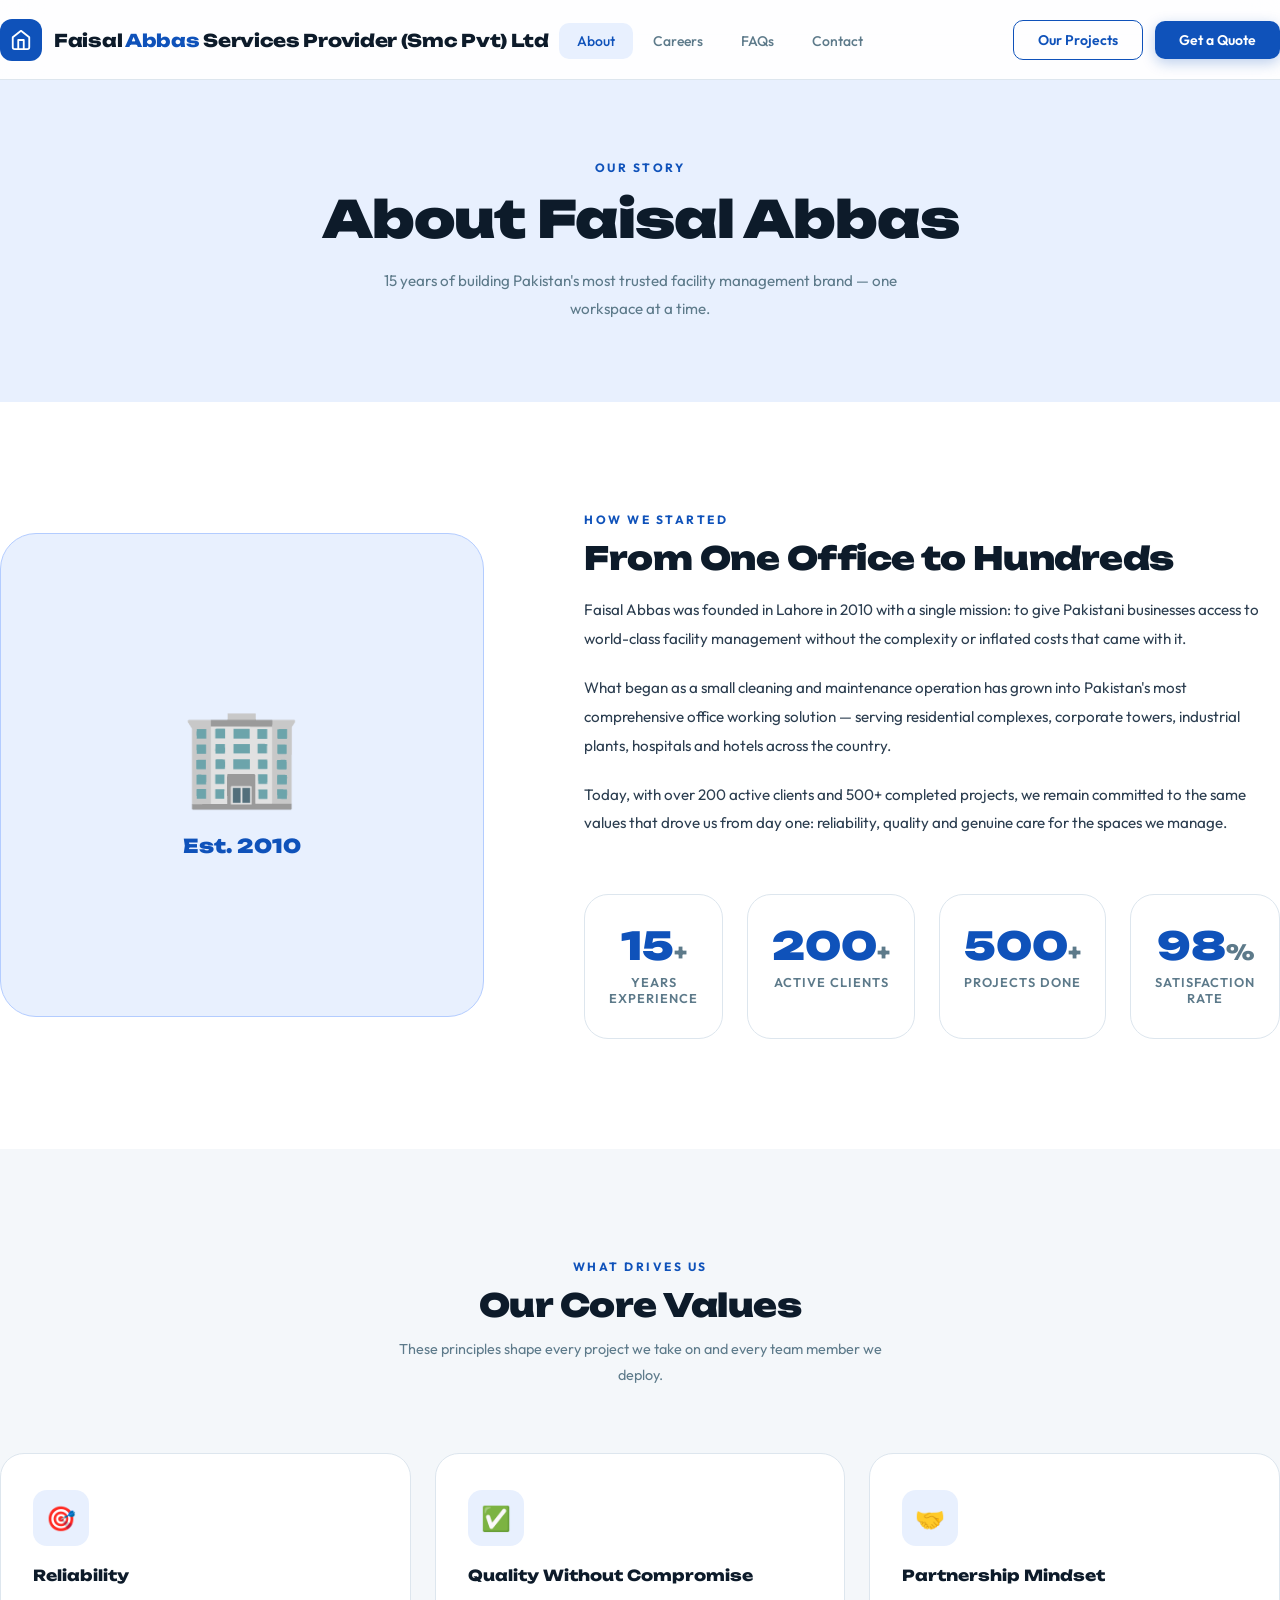
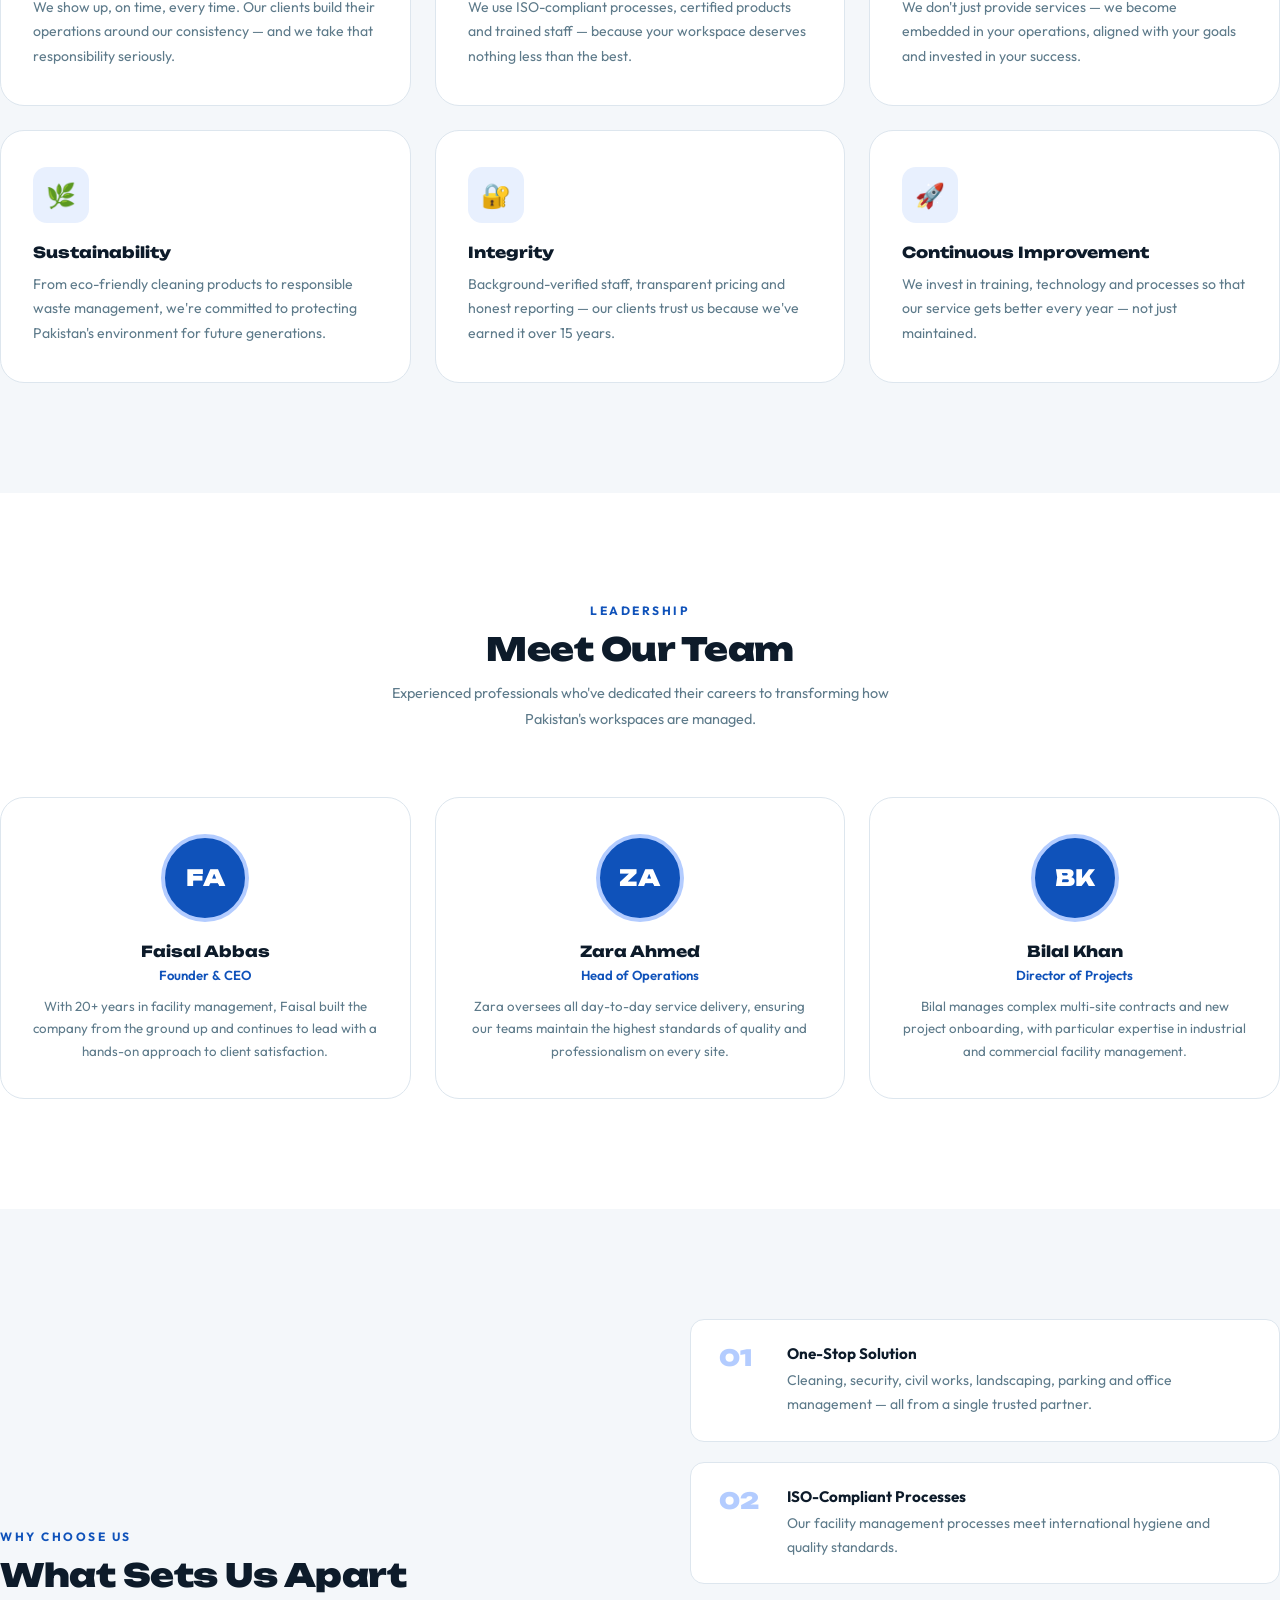
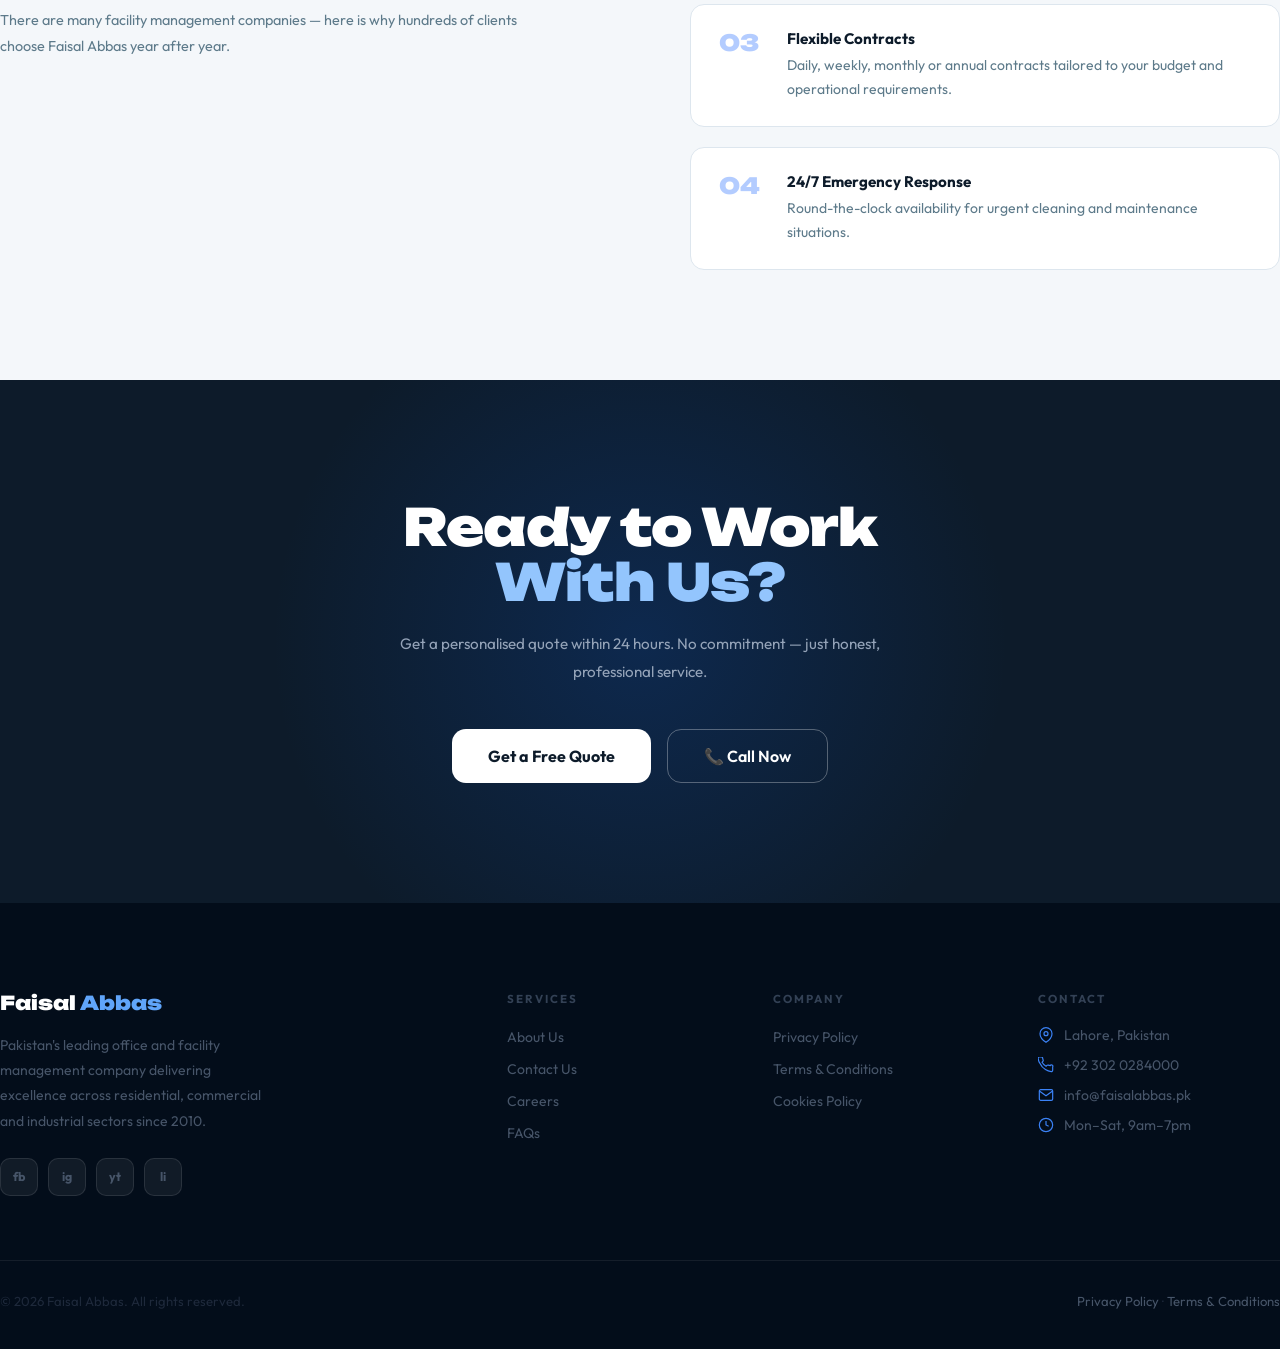
==== commit aebcbdd8: "fixes" ====
--- a/about.html
+++ b/about.html
@@ -23,7 +23,7 @@
                 <polyline points="9 22 9 12 15 12 15 22" />
               </svg>
             </div>
-            <span class="logo-name">Faisal <span>Abbas</span></span>
+            <span class="logo-name">Faisal <span>Abbas</span> Services Provider (Smc Pvt) Ltd</span>
           </a>
           <ul class="nav-links">
             <li><a href="about.html" class="active">About</a></li>
@@ -348,7 +348,7 @@
                   d="M22 16.92v3a2 2 0 01-2.18 2 19.79 19.79 0 01-8.63-3.07A19.5 19.5 0 013.07 9.81 19.79 19.79 0 01.01 1.18 2 2 0 012 0h3a2 2 0 012 1.72c.127.96.361 1.903.7 2.81a2 2 0 01-.45 2.11L6.09 7.91a16 16 0 006 6l1.27-1.27a2 2 0 012.11-.45c.907.339 1.85.573 2.81.7A2 2 0 0122 14.92v2z"
                 />
               </svg>
-              <a href="tel:+923278142883">+92 327 8142883</a>
+              <a href="tel:+923278142883">+92 302 0284000</a>
             </div>
             <div class="footer-contact-item">
               <svg viewBox="0 0 24 24">
--- a/assets/css/style.css
+++ b/assets/css/style.css
@@ -56,7 +56,6 @@
   width: 100%;
   max-width: var(--max);
   margin: 0 auto;
-  padding: 0 var(--gutter);
 }
 
 .nav {
